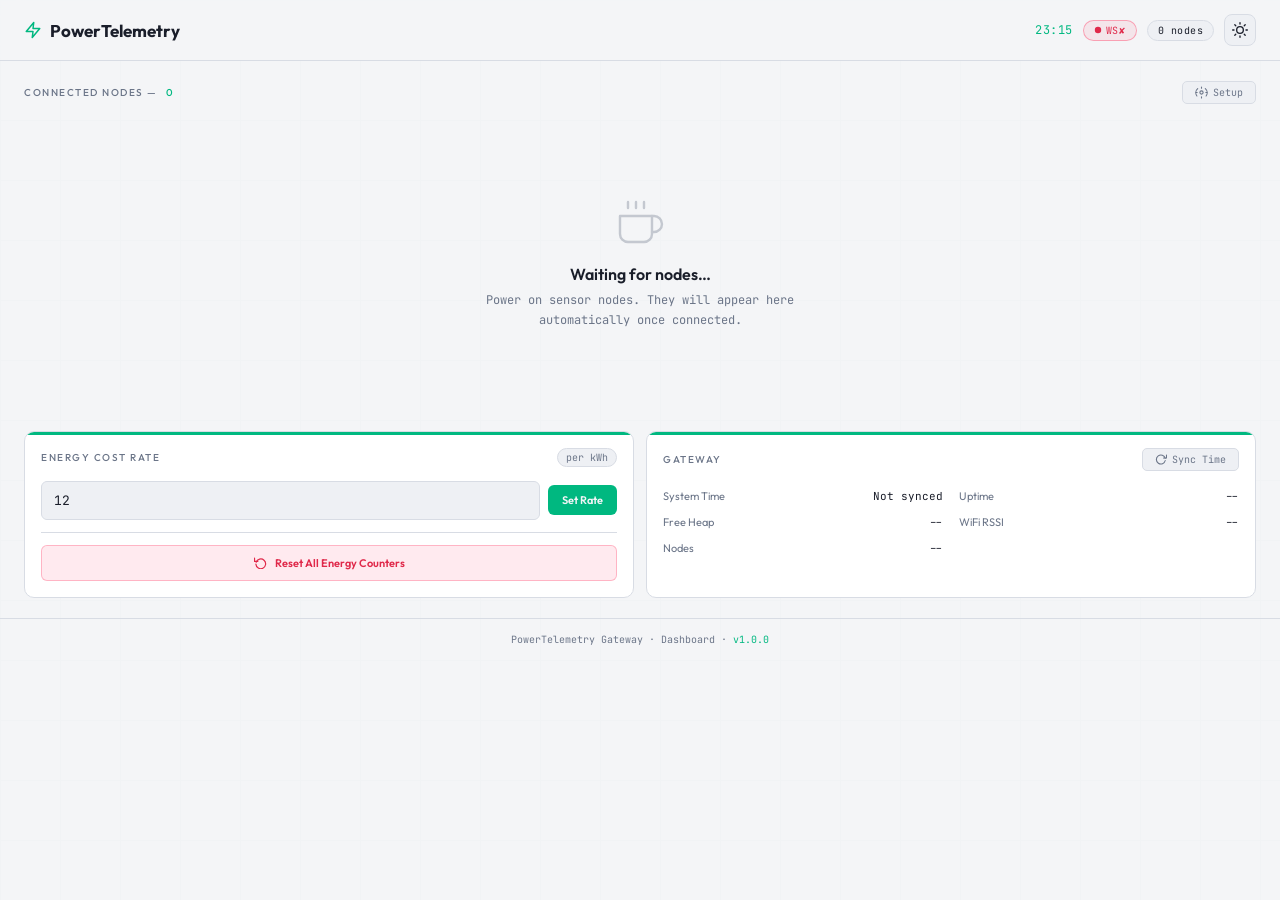
==== data/index.html @ 0e8dceb3 "migrate to github" ====
<!DOCTYPE html>
<html lang="en" data-theme="dark">

<head>
  <meta charset="UTF-8">
  <meta name="viewport" content="width=device-width, initial-scale=1.0, maximum-scale=1">
  <title>PowerTelemetry · Dashboard</title>
  <link rel="icon" type="image/x-icon" href="/favicon.ico">
  <script src="/chart.js"></script>
  <style>
    @import url('https://fonts.googleapis.com/css2?family=JetBrains+Mono:wght@400;600;700&family=Outfit:wght@300;500;700&display=swap');

    *,
    *::before,
    *::after {
      margin: 0;
      padding: 0;
      box-sizing: border-box
    }

    /* ── Theme Variables (identical to captive portal) ───────────── */
    :root,
    [data-theme="dark"] {
      --bg: #080b10;
      --sf: #0f1319;
      --sf2: #161c26;
      --bd: #1a2232;
      --tx: #c8d2de;
      --txd: #4e5e72;
      --ac: #00e5a0;
      --dg: #ff3860;
      --wn: #ff9f43;
      --volt: #ffd166;
      --amp: #06d6a0;
      --watt: #118ab2;
      --nrg: #00b4d8;
      --freq: #a366ff;
      --pf: #ff6b6b;
      --chart-grid: #1a2232;
      --chart-tx: #4e5e72;
      --chart-tip-bg: #161c26;
      --chart-tip-bd: #1a2232;
      --grid-op: .15;
      --card-hover: rgba(0, 229, 160, .06);
    }

    [data-theme="light"] {
      --bg: #f4f5f7;
      --sf: #ffffff;
      --sf2: #eef0f4;
      --bd: #d8dce4;
      --tx: #1a1e2a;
      --txd: #6b7588;
      --ac: #00b880;
      --dg: #e0294a;
      --wn: #e08820;
      --volt: #c8a020;
      --amp: #00a070;
      --watt: #0a7aaa;
      --nrg: #0098b8;
      --freq: #7030cc;
      --pf: #d04848;
      --chart-grid: #e0e4ea;
      --chart-tx: #8890a0;
      --chart-tip-bg: #fff;
      --chart-tip-bd: #d8dce4;
      --grid-op: .08;
      --card-hover: rgba(0, 184, 128, .06);
    }

    body {
      font-family: 'Outfit', sans-serif;
      background: var(--bg);
      color: var(--tx);
      min-height: 100vh;
      overflow-x: hidden;
      transition: background .3s, color .3s;
    }

    /* Grid texture */
    body::before {
      content: '';
      position: fixed;
      inset: 0;
      pointer-events: none;
      z-index: 0;
      background-image: linear-gradient(var(--bd) 1px, transparent 1px),
        linear-gradient(90deg, var(--bd) 1px, transparent 1px);
      background-size: 60px 60px;
      opacity: var(--grid-op);
    }

    .M {
      font-family: 'JetBrains Mono', monospace
    }

    /* ── Animations ─────────────────────────────────────────────── */
    @keyframes ci {
      from {
        opacity: 0;
        transform: translateY(16px)
      }

      to {
        opacity: 1;
        transform: none
      }
    }

    @keyframes pu {

      0%,
      100% {
        opacity: 1
      }

      50% {
        opacity: .4
      }
    }

    @keyframes spin {
      to {
        transform: rotate(360deg)
      }
    }

    @keyframes slideIn {
      from {
        opacity: 0;
        transform: translateY(8px)
      }

      to {
        opacity: 1;
        transform: none
      }
    }

    @keyframes pulse-glow {

      0%,
      100% {
        box-shadow: 0 0 0 0 rgba(0, 229, 160, 0)
      }

      50% {
        box-shadow: 0 0 0 6px rgba(0, 229, 160, .15)
      }
    }

    /* ── Header ─────────────────────────────────────────────────── */
    .hdr {
      position: sticky;
      top: 0;
      z-index: 100;
      display: flex;
      align-items: center;
      justify-content: space-between;
      padding: 14px 24px;
      background: color-mix(in srgb, var(--bg) 85%, transparent);
      backdrop-filter: blur(12px);
      border-bottom: 1px solid var(--bd);
      transition: background .3s;
    }

    .hdr-l {
      display: flex;
      align-items: center;
      gap: 12px
    }

    .hdr h1 {
      font-size: 17px;
      font-weight: 700;
      display: flex;
      align-items: center;
      gap: 8px
    }

    .hdr h1 .b {
      color: var(--ac);
      display: inline-flex;
      align-items: center
    }

    .hdr-r {
      display: flex;
      align-items: center;
      gap: 10px
    }

    .hdr-badge {
      padding: 3px 10px;
      border-radius: 20px;
      background: var(--sf2);
      border: 1px solid var(--bd);
      font-size: 10px;
      letter-spacing: .5px;
      transition: background .3s, border .3s;
    }

    .hdr-badge.ws-ok {
      border-color: rgba(0, 229, 160, .4);
      color: var(--ac);
      background: rgba(0, 229, 160, .08)
    }

    .hdr-badge.ws-err {
      border-color: rgba(255, 56, 96, .4);
      color: var(--dg);
      background: rgba(255, 56, 96, .08);
      animation: pu 1s infinite
    }

    .theme-btn {
      width: 32px;
      height: 32px;
      border-radius: 8px;
      background: var(--sf2);
      border: 1px solid var(--bd);
      color: var(--tx);
      cursor: pointer;
      display: flex;
      align-items: center;
      justify-content: center;
      transition: all .2s;
    }

    .theme-btn:hover {
      border-color: var(--ac)
    }

    .theme-btn svg {
      pointer-events: none
    }

    .back-btn {
      display: none;
      align-items: center;
      gap: 6px;
      padding: 5px 12px;
      border-radius: 6px;
      background: var(--sf2);
      border: 1px solid var(--bd);
      color: var(--tx);
      font-size: 12px;
      cursor: pointer;
      transition: all .2s;
    }

    .back-btn:hover {
      border-color: var(--ac);
      color: var(--ac)
    }

    .back-btn svg {
      width: 14px;
      height: 14px;
      flex-shrink: 0
    }

    .clk {
      font-size: 12px;
      color: var(--ac);
      letter-spacing: .5px
    }

    /* ── Layout ─────────────────────────────────────────────────── */
    .wrap {
      position: relative;
      z-index: 1;
      max-width: 1440px;
      margin: 0 auto;
      padding: 20px 24px
    }

    .view {
      display: none
    }

    .view.active {
      display: block
    }

    /* ── Panel card (exact captive portal pattern) ───────────────── */
    .panel {
      background: var(--sf);
      border: 1px solid var(--bd);
      border-radius: 10px;
      overflow: hidden;
      transition: background .3s, border .3s;
      position: relative;
    }

    .panel::before {
      content: '';
      position: absolute;
      top: 0;
      left: 0;
      right: 0;
      height: 3px;
      background: var(--ac);
    }

    .panel.cc-volt::before {
      background: var(--volt)
    }

    .panel.cc-amp::before {
      background: var(--amp)
    }

    .panel.cc-watt::before {
      background: var(--watt)
    }

    .panel.cc-nrg::before {
      background: var(--nrg)
    }

    .panel.cc-freq::before {
      background: var(--freq)
    }

    .panel.cc-pf::before {
      background: var(--pf)
    }

    .panel.cc-dg::before {
      background: var(--dg)
    }

    .panel.cc-wn::before {
      background: var(--wn)
    }

    .panel-head {
      padding: 16px 16px 0;
      display: flex;
      align-items: center;
      justify-content: space-between;
    }

    .panel-title {
      font-size: 10px;
      font-weight: 500;
      text-transform: uppercase;
      letter-spacing: 1.5px;
      color: var(--txd);
    }

    .panel-badge {
      padding: 2px 8px;
      border-radius: 20px;
      background: var(--sf2);
      border: 1px solid var(--bd);
      font-size: 10px;
      color: var(--txd);
      font-family: 'JetBrains Mono', monospace;
    }

    .panel-badge.ac {
      border-color: rgba(0, 229, 160, .4);
      color: var(--ac);
      background: rgba(0, 229, 160, .08)
    }

    .panel-badge.dg {
      border-color: rgba(255, 56, 96, .4);
      color: var(--dg);
      background: rgba(255, 56, 96, .08)
    }

    .panel-badge.wn {
      border-color: rgba(255, 159, 67, .4);
      color: var(--wn);
      background: rgba(255, 159, 67, .08)
    }

    .panel-body {
      padding: 14px 16px 16px
    }

    /* ── Section label (above grids etc.) ───────────────────────── */
    .sec-label {
      font-size: 10px;
      font-weight: 500;
      text-transform: uppercase;
      letter-spacing: 1.5px;
      color: var(--txd);
      margin-bottom: 14px;
      display: flex;
      align-items: center;
      gap: 8px;
    }

    .sec-label span {
      color: var(--ac)
    }

    /* ── Node index grid ─────────────────────────────────────────── */
    .node-grid {
      display: grid;
      grid-template-columns: repeat(auto-fill, minmax(300px, 1fr));
      gap: 14px;
    }

    /* Node cards — net-item style from captive portal */
    .node-card {
      background: var(--sf);
      border: 1px solid var(--bd);
      border-radius: 10px;
      cursor: pointer;
      position: relative;
      overflow: hidden;
      transition: all .3s;
      animation: ci .5s ease both;
    }

    .node-card:nth-child(2) {
      animation-delay: .06s
    }

    .node-card:nth-child(3) {
      animation-delay: .12s
    }

    .node-card:nth-child(4) {
      animation-delay: .18s
    }

    .node-card::before {
      content: '';
      position: absolute;
      top: 0;
      left: 0;
      right: 0;
      height: 3px;
      background: var(--ac);
      opacity: .5;
      transition: opacity .3s;
    }

    /* left accent bar on hover — net-item pattern */
    .node-card::after {
      content: '';
      position: absolute;
      left: 0;
      top: 0;
      bottom: 0;
      width: 3px;
      background: var(--ac);
      transform: scaleY(0);
      transition: transform .25s;
    }

    .node-card:hover {
      border-color: rgba(0, 229, 160, .35);
      transform: translateY(-2px);
      box-shadow: 0 8px 32px var(--card-hover)
    }

    .node-card:hover::before {
      opacity: 1
    }

    .node-card:hover::after {
      transform: scaleY(1)
    }

    .node-card.alarm {
      border-color: var(--dg) !important
    }

    .node-card.alarm::before {
      background: var(--dg) !important;
      opacity: 1
    }

    .nc-head {
      padding: 16px 16px 12px;
      display: flex;
      align-items: flex-start;
      justify-content: space-between;
    }

    .nc-id {
      font-size: 10px;
      color: var(--txd);
      letter-spacing: 1px;
      text-transform: uppercase;
      margin-bottom: 2px
    }

    .nc-label {
      font-size: 15px;
      font-weight: 600
    }

    .nc-status {
      padding: 3px 10px;
      border-radius: 20px;
      font-size: 10px;
      font-weight: 600;
      font-family: 'JetBrains Mono', monospace;
    }

    .nc-status.on {
      background: rgba(0, 229, 160, .12);
      color: var(--ac)
    }

    .nc-status.off {
      background: rgba(255, 56, 96, .12);
      color: var(--dg)
    }

    .nc-metrics {
      display: grid;
      grid-template-columns: repeat(3, 1fr);
      gap: 8px;
      padding: 0 16px 12px;
    }

    .nc-metric {
      text-align: center
    }

    .nc-metric-val {
      font-size: 17px;
      font-weight: 700;
      font-family: 'JetBrains Mono', monospace
    }

    .nc-metric-lbl {
      font-size: 9px;
      color: var(--txd);
      text-transform: uppercase;
      letter-spacing: .8px;
      margin-top: 2px
    }

    .nc-alarm-tag {
      font-size: 9px;
      color: var(--dg);
      font-weight: 600;
      margin-top: 2px;
      display: none
    }

    .nc-alarm-tag.show {
      display: block
    }

    .nc-foot {
      display: flex;
      align-items: center;
      justify-content: space-between;
      padding: 10px 16px;
      border-top: 1px solid var(--bd);
    }

    .nc-rssi {
      font-size: 10px;
      color: var(--txd);
      font-family: 'JetBrains Mono', monospace;
      display: flex;
      align-items: center;
      gap: 5px
    }

    .nc-relay {
      font-size: 10px;
      font-weight: 600;
      font-family: 'JetBrains Mono', monospace
    }

    .nc-relay.on {
      color: var(--ac)
    }

    .nc-relay.off {
      color: var(--dg)
    }

    .nc-arrow {
      color: var(--txd);
      transition: color .2s;
      display: flex;
      align-items: center
    }

    .node-card:hover .nc-arrow {
      color: var(--ac)
    }

    /* Signal bars (captive portal pattern) */
    .sig-bars {
      display: flex;
      align-items: flex-end;
      gap: 2px;
      height: 14px
    }

    .sig-bars .bar {
      width: 4px;
      background: var(--bd);
      border-radius: 1px;
      transition: background .2s
    }

    .sig-bars .bar.lit {
      background: var(--txd)
    }

    .sig-bars .bar:nth-child(1) {
      height: 4px
    }

    .sig-bars .bar:nth-child(2) {
      height: 7px
    }

    .sig-bars .bar:nth-child(3) {
      height: 10px
    }

    .sig-bars .bar:nth-child(4) {
      height: 13px
    }

    /* Nudge button */
    .nudge-btn {
      padding: 3px 10px;
      border-radius: 5px;
      background: var(--sf2);
      border: 1px solid var(--bd);
      color: var(--txd);
      font-size: 10px;
      font-weight: 600;
      cursor: pointer;
      transition: all .2s;
      font-family: 'JetBrains Mono', monospace;
      display: flex;
      align-items: center;
      gap: 4px;
    }

    .nudge-btn:hover {
      border-color: var(--wn);
      color: var(--wn)
    }

    .nudge-btn.nudged {
      background: rgba(255, 159, 67, .12);
      border-color: var(--wn);
      color: var(--wn);
      pointer-events: none
    }

    /* Fav star */
    .fav-star {
      position: absolute;
      top: 12px;
      right: 12px;
      background: none;
      border: none;
      cursor: pointer;
      color: var(--bd);
      font-size: 16px;
      transition: color .2s;
      z-index: 2;
    }

    .fav-star:hover {
      color: var(--wn)
    }

    .fav-star.faved {
      color: var(--wn)
    }

    /* ── Empty state ─────────────────────────────────────────────── */
    .empty-state {
      text-align: center;
      padding: 80px 20px;
      color: var(--txd);
      font-family: 'JetBrains Mono', monospace;
    }

    .empty-state .ei {
      margin-bottom: 16px;
      opacity: .35;
      display: flex;
      justify-content: center
    }

    .empty-state h2 {
      font-size: 16px;
      font-weight: 600;
      color: var(--tx);
      margin-bottom: 6px;
      font-family: 'Outfit', sans-serif
    }

    .empty-state p {
      font-size: 12px;
      max-width: 360px;
      margin: 0 auto;
      line-height: 1.7
    }

    /* ── Info grid (captive portal .info-grid) ───────────────────── */
    .info-grid {
      display: grid;
      grid-template-columns: 1fr 1fr;
      gap: 4px 16px;
      padding-top: 12px;
      border-top: 1px solid var(--bd);
      margin-top: 12px;
    }

    .info-row {
      display: flex;
      justify-content: space-between;
      padding: 4px 0;
      font-size: 11px
    }

    .info-lbl {
      color: var(--txd)
    }

    .info-val {
      color: var(--tx);
      font-family: 'JetBrains Mono', monospace
    }

    .info-val.ac {
      color: var(--ac)
    }

    .info-val.wn {
      color: var(--wn)
    }

    .info-val.dg {
      color: var(--dg)
    }

    /* ── Scan / control row ──────────────────────────────────────── */
    .scan-row {
      display: flex;
      align-items: center;
      justify-content: space-between;
      margin-bottom: 10px
    }

    .scan-label {
      font-size: 10px;
      text-transform: uppercase;
      letter-spacing: 1.5px;
      color: var(--txd);
      font-weight: 500
    }

    .scan-btn {
      padding: 4px 12px;
      border-radius: 5px;
      background: var(--sf2);
      border: 1px solid var(--bd);
      color: var(--txd);
      font-size: 10px;
      cursor: pointer;
      transition: all .2s;
      display: flex;
      align-items: center;
      gap: 5px;
      font-family: 'JetBrains Mono', monospace;
    }

    .scan-btn:hover {
      border-color: var(--ac);
      color: var(--ac)
    }

    .scan-btn.spinning svg {
      animation: spin .8s linear infinite
    }

    .scan-btn.ac-active {
      border-color: var(--ac);
      color: var(--ac);
      background: rgba(0, 229, 160, .08)
    }

    /* ── Form elements (captive portal identical) ────────────────── */
    .form-group {
      margin-top: 12px
    }

    .form-label {
      font-size: 10px;
      color: var(--txd);
      text-transform: uppercase;
      letter-spacing: 1px;
      margin-bottom: 5px;
      display: block;
    }

    .form-input {
      width: 100%;
      padding: 10px 12px;
      border-radius: 6px;
      border: 1px solid var(--bd);
      background: var(--sf2);
      color: var(--tx);
      font-size: 13px;
      outline: none;
      transition: border-color .2s;
      font-family: 'JetBrains Mono', monospace;
    }

    .form-input:focus {
      border-color: var(--ac)
    }

    .form-input::placeholder {
      color: var(--txd)
    }

    .form-input::-webkit-calendar-picker-indicator {
      filter: invert(.5)
    }

    /* ── Buttons (captive portal) ────────────────────────────────── */
    .btn {
      width: 100%;
      padding: 10px;
      border-radius: 6px;
      border: none;
      font-size: 13px;
      font-weight: 600;
      cursor: pointer;
      transition: all .2s;
      margin-top: 12px;
      font-family: 'Outfit', sans-serif;
      display: flex;
      align-items: center;
      justify-content: center;
      gap: 8px;
    }

    .btn-primary {
      background: var(--ac);
      color: var(--bg)
    }

    .btn-primary:hover {
      filter: brightness(1.1);
      animation: pulse-glow .8s ease
    }

    .btn-primary:disabled {
      opacity: .4;
      cursor: not-allowed;
      filter: none
    }

    .btn-ghost {
      background: var(--sf2);
      border: 1px solid var(--bd);
      color: var(--txd);
      margin-top: 8px;
    }

    .btn-ghost:hover {
      border-color: var(--ac);
      color: var(--ac)
    }

    .btn-danger {
      background: rgba(255, 56, 96, .1);
      border: 1px solid rgba(255, 56, 96, .3);
      color: var(--dg);
      margin-top: 8px;
    }

    .btn-danger:hover {
      background: rgba(255, 56, 96, .2)
    }

    /* ── Divider ─────────────────────────────────────────────────── */
    .divider {
      height: 1px;
      background: var(--bd);
      margin: 12px 0
    }

    /* ── Tabs (relay manual/schedule) ───────────────────────────── */
    .tab-row {
      display: flex;
      gap: 4px;
      margin-bottom: 12px;
    }

    .tab-row div {
      flex: 1;
      padding: 6px 0;
      text-align: center;
      border-radius: 6px;
      font-size: 11px;
      background: var(--sf2);
      border: 1px solid var(--bd);
      color: var(--txd);
      cursor: pointer;
      transition: all .2s;
      font-family: 'JetBrains Mono', monospace;
    }

    .tab-row div.active {
      background: var(--ac);
      color: var(--bg);
      border-color: var(--ac);
      font-weight: 600
    }

    .tab-row div.tab-disabled {
      opacity: .3;
      pointer-events: none
    }

    .tab-pane {
      display: none
    }

    .tab-pane.active {
      display: block;
      animation: slideIn .3s ease both
    }

    /* ── Toggle switch ───────────────────────────────────────────── */
    .tgl {
      position: relative;
      width: 52px;
      height: 28px;
      cursor: pointer;
      flex-shrink: 0
    }

    .tgl input {
      display: none
    }

    .ts {
      position: absolute;
      inset: 0;
      background: var(--sf2);
      border: 2px solid var(--bd);
      border-radius: 28px;
      transition: all .3s
    }

    .ts::before {
      content: '';
      position: absolute;
      top: 3px;
      left: 3px;
      width: 18px;
      height: 18px;
      border-radius: 50%;
      background: var(--txd);
      transition: all .3s
    }

    .tgl input:checked+.ts {
      background: var(--ac);
      border-color: var(--ac)
    }

    .tgl input:checked+.ts::before {
      transform: translateX(24px);
      background: var(--bg)
    }

    /* ── Relay state display ─────────────────────────────────────── */
    .relay-state-box {
      display: flex;
      align-items: center;
      justify-content: space-between;
      padding: 10px 12px;
      border-radius: 8px;
      background: var(--sf2);
      border: 1px solid var(--bd);
      margin-bottom: 12px;
      transition: background .3s, border .3s;
    }

    .relay-state-lbl {
      font-size: 10px;
      color: var(--txd);
      text-transform: uppercase;
      letter-spacing: 1px;
      margin-bottom: 3px
    }

    .relay-state-val {
      font-size: 20px;
      font-weight: 700;
      font-family: 'JetBrains Mono', monospace
    }

    .relay-state-val.on {
      color: var(--ac)
    }

    .relay-state-val.off {
      color: var(--dg)
    }

    .relay-mode-lbl {
      font-size: 10px;
      color: var(--txd);
      font-family: 'JetBrains Mono', monospace
    }

    /* ── Commit / pending banner ─────────────────────────────────── */
    .commit-banner {
      display: none;
      padding: 4px 10px;
      border-radius: 5px;
      background: rgba(255, 159, 67, .15);
      color: var(--wn);
      border: 1px solid rgba(255, 159, 67, .3);
      font-size: 10px;
      font-weight: 600;
      margin-top: 10px;
      animation: pu 1.2s infinite;
      font-family: 'JetBrains Mono', monospace;
      align-items: center;
      gap: 6px;
    }

    .commit-banner.show {
      display: inline-flex
    }

    /* ── Schedule active info box ────────────────────────────────── */
    .sched-info {
      display: none;
      padding: 10px 12px;
      border-radius: 6px;
      background: rgba(0, 229, 160, .06);
      border: 1px solid rgba(0, 229, 160, .15);
      font-size: 11px;
      color: var(--ac);
      margin-bottom: 10px;
      line-height: 1.8;
      font-family: 'JetBrains Mono', monospace;
      align-items: flex-start;
      justify-content: space-between;
    }

    .sched-info.show {
      display: flex
    }

    .sched-clear {
      padding: 3px 8px;
      border-radius: 4px;
      background: rgba(255, 56, 96, .1);
      border: 1px solid rgba(255, 56, 96, .25);
      color: var(--dg);
      font-size: 10px;
      font-weight: 600;
      cursor: pointer;
      white-space: nowrap;
      margin-left: 10px;
      transition: background .2s;
      font-family: 'JetBrains Mono', monospace;
    }

    .sched-clear:hover {
      background: rgba(255, 56, 96, .2)
    }

    .sched-badge {
      display: inline-block;
      padding: 2px 8px;
      border-radius: 4px;
      font-size: 10px;
      font-weight: 600;
      margin-left: 6px;
    }

    .sched-badge.waiting {
      background: rgba(255, 159, 67, .15);
      color: var(--wn)
    }

    .sched-badge.active {
      background: rgba(0, 229, 160, .12);
      color: var(--ac)
    }

    /* ── Offline overlay ─────────────────────────────────────────── */
    .offline-msg {
      display: none;
      padding: 10px 12px;
      border-radius: 6px;
      background: rgba(255, 56, 96, .08);
      border: 1px solid rgba(255, 56, 96, .2);
      font-size: 11px;
      color: var(--dg);
      text-align: center;
      margin-bottom: 12px;
      font-family: 'JetBrains Mono', monospace;
    }

    .offline-msg.show {
      display: block
    }

    .frozen {
      pointer-events: none;
      opacity: .45;
      transition: opacity .3s
    }

    /* ── Metric cards (detail view) ──────────────────────────────── */
    .metric-grid {
      display: grid;
      grid-template-columns: repeat(auto-fit, minmax(160px, 1fr));
      gap: 12px;
      margin-bottom: 14px;
    }

    .metric-card {
      background: var(--sf);
      border: 1px solid var(--bd);
      border-radius: 10px;
      padding: 14px;
      position: relative;
      overflow: hidden;
      transition: all .3s;
      animation: ci .5s ease both;
    }

    .metric-card:nth-child(1) {
      animation-delay: .05s
    }

    .metric-card:nth-child(2) {
      animation-delay: .1s
    }

    .metric-card:nth-child(3) {
      animation-delay: .15s
    }

    .metric-card:nth-child(4) {
      animation-delay: .2s
    }

    .metric-card:nth-child(5) {
      animation-delay: .25s
    }

    .metric-card:nth-child(6) {
      animation-delay: .3s
    }

    .metric-card:hover {
      border-color: var(--cc, var(--ac))
    }

    .metric-card::before {
      content: '';
      position: absolute;
      top: 0;
      left: 0;
      right: 0;
      height: 3px;
      background: var(--cc, var(--ac));
    }

    .metric-card.alarm-card {
      border-color: var(--dg) !important;
      animation: pu 1.5s infinite
    }

    .metric-card.alarm-card::before {
      background: var(--dg) !important
    }

    .metric-lbl {
      font-size: 10px;
      font-weight: 500;
      text-transform: uppercase;
      letter-spacing: 1.5px;
      color: var(--txd);
      margin-bottom: 6px;
    }

    .metric-val {
      font-size: 28px;
      font-weight: 700;
      color: var(--cc, var(--ac));
      line-height: 1;
      font-family: 'JetBrains Mono', monospace;
    }

    .metric-unit {
      font-size: 13px;
      font-weight: 400;
      color: var(--txd);
      margin-left: 3px
    }

    .metric-bar {
      margin-top: 10px;
      height: 3px;
      background: var(--sf2);
      border-radius: 2px;
      overflow: hidden
    }

    .metric-bar-fill {
      height: 100%;
      border-radius: 2px;
      background: var(--cc, var(--ac));
      transition: width .6s ease;
      width: 0
    }

    .alarm-tag {
      display: none;
      margin-top: 8px;
      padding: 3px 8px;
      border-radius: 4px;
      background: rgba(255, 56, 96, .12);
      font-size: 10px;
      font-weight: 600;
      color: var(--dg);
      font-family: 'JetBrains Mono', monospace;
    }

    .alarm-tag.show {
      display: inline-block
    }

    /* ── Detail header ───────────────────────────────────────────── */
    .det-hdr {
      display: flex;
      align-items: center;
      justify-content: space-between;
      margin-bottom: 16px;
      animation: ci .4s ease both;
    }

    .det-hdr-l h2 {
      font-size: 18px;
      font-weight: 700;
      cursor: pointer;
      border-bottom: 1px dashed transparent;
      transition: border-color .2s;
      display: inline
    }

    .det-hdr-l h2:hover {
      border-color: var(--txd)
    }

    .det-hdr-l .det-sub {
      font-size: 11px;
      color: var(--txd);
      margin-top: 3px;
      font-family: 'JetBrains Mono', monospace
    }

    .det-hdr-r {
      display: flex;
      align-items: center;
      gap: 8px
    }

    .rename-input {
      font-size: 18px;
      font-weight: 700;
      background: var(--sf2);
      border: 1px solid var(--ac);
      border-radius: 6px;
      color: var(--tx);
      padding: 2px 8px;
      outline: none;
      width: 200px;
      font-family: 'Outfit', sans-serif;
    }

    /* ── Chart section ───────────────────────────────────────────── */
    .chart-wrap {
      position: relative;
      height: 220px
    }

    @media(max-width:600px) {
      .chart-wrap {
        height: 180px
      }
    }

    /* ── Detail layout ───────────────────────────────────────────── */
    .det-bottom {
      display: grid;
      grid-template-columns: 1fr 310px;
      gap: 12px;
      animation: ci .5s ease both;
      animation-delay: .3s;
    }

    @media(max-width:900px) {
      .det-bottom {
        grid-template-columns: 1fr
      }
    }

    .side-col {
      display: flex;
      flex-direction: column;
      gap: 12px
    }

    /* ── Cost display ────────────────────────────────────────────── */
    .cost-val {
      font-size: 24px;
      font-weight: 700;
      color: var(--nrg);
      font-family: 'JetBrains Mono', monospace
    }

    .cost-sub {
      font-size: 11px;
      color: var(--txd);
      margin-top: 4px;
      font-family: 'JetBrains Mono', monospace
    }

    /* ── Threshold section ───────────────────────────────────────── */
    .thr-row {
      display: flex;
      align-items: center;
      gap: 8px;
      margin-bottom: 6px
    }

    .thr-input {
      flex: 1;
      padding: 8px 10px;
      border-radius: 6px;
      border: 1px solid var(--bd);
      background: var(--sf2);
      color: var(--tx);
      font-size: 12px;
      outline: none;
      transition: border-color .2s;
      font-family: 'JetBrains Mono', monospace;
    }

    .thr-input:focus {
      border-color: var(--ac)
    }

    .thr-set-btn {
      padding: 8px 14px;
      border-radius: 6px;
      background: var(--ac);
      border: none;
      color: var(--bg);
      font-size: 11px;
      font-weight: 600;
      cursor: pointer;
      transition: all .2s;
      white-space: nowrap;
      font-family: 'Outfit', sans-serif;
    }

    .thr-set-btn:hover {
      filter: brightness(1.1)
    }

    /* ── Inline confirm ──────────────────────────────────────────── */
    .confirm-wrap {
      position: relative
    }

    .confirm {
      display: none;
      padding: 8px 10px;
      border-radius: 6px;
      background: color-mix(in srgb, var(--sf) 92%, transparent);
      border: 1px solid rgba(255, 56, 96, .35);
      backdrop-filter: blur(4px);
      font-size: 11px;
      color: var(--dg);
      align-items: center;
      gap: 8px;
      font-family: 'JetBrains Mono', monospace;
      position: absolute;
      bottom: 0;
      left: 0;
      right: 0;
      z-index: 10;
      box-shadow: 0 -4px 16px rgba(0, 0, 0, .25);
    }

    .confirm.show {
      display: flex
    }

    .confirm-msg {
      flex: 1
    }

    .confirm-y,
    .confirm-n {
      padding: 4px 12px;
      border-radius: 4px;
      font-size: 10px;
      font-weight: 600;
      cursor: pointer;
      border: none;
      transition: all .2s
    }

    .confirm-y {
      background: var(--dg);
      color: #fff
    }

    .confirm-y:hover {
      filter: brightness(1.2)
    }

    .confirm-n {
      background: var(--sf2);
      color: var(--txd);
      border: 1px solid var(--bd)
    }

    .confirm-n:hover {
      border-color: var(--txd)
    }

    /* ── Gateway info panels ─────────────────────────────────────── */
    .gw-section {
      margin-top: 20px;
      display: grid;
      grid-template-columns: repeat(auto-fit, minmax(280px, 1fr));
      gap: 12px;
      animation: ci .5s ease both;
      animation-delay: .25s
    }

    /* ── Log lines (captive portal .log-line) ────────────────────── */
    .log-line {
      margin-bottom: 3px;
      animation: slideIn .2s ease both;
      font-size: 11px
    }

    .log-line .ts {
      color: var(--txd)
    }

    .log-line .ok {
      color: var(--ac)
    }

    .log-line .err {
      color: var(--dg)
    }

    .log-line .info {
      color: var(--wn)
    }

    /* ── Responsive ──────────────────────────────────────────────── */
    @media(max-width:600px) {
      .wrap {
        padding: 12px 14px
      }

      .hdr {
        padding: 10px 14px
      }

      .metric-grid {
        grid-template-columns: repeat(2, 1fr);
        gap: 8px
      }

      .metric-val {
        font-size: 20px
      }

      .hdr h1 {
        font-size: 15px
      }

      .vDet-active .hdr h1 {
        display: none
      }

      .vDet-active .hdr-badge.node-count {
        display: none
      }

      .back-btn {
        padding: 5px 8px;
        font-size: 11px
      }

      .node-grid {
        grid-template-columns: 1fr
      }
    }
  </style>
</head>

<body>

  <!-- ── Header ─────────────────────────────────────────────────── -->
  <header class="hdr">
    <div class="hdr-l">
      <button class="back-btn" id="backBtn" onclick="goHome()">
        <svg viewBox="0 0 24 24" fill="none" stroke="currentColor" stroke-width="2.5" stroke-linecap="round"
          stroke-linejoin="round">
          <polyline points="15 18 9 12 15 6" />
        </svg>
        Nodes
      </button>
      <h1>
        <span class="b">
          <svg width="18" height="18" viewBox="0 0 24 24" fill="none" stroke="currentColor" stroke-width="2"
            stroke-linecap="round" stroke-linejoin="round">
            <polygon points="13 2 3 14 12 14 11 22 21 10 12 10 13 2" />
          </svg>
        </span>
        PowerTelemetry
      </h1>
    </div>
    <div class="hdr-r">
      <span class="clk M" id="sysClock">--:--</span>
      <span class="hdr-badge M ws-err" id="wsStatus">
        <svg width="8" height="8" viewBox="0 0 10 10" style="display:inline;margin-right:4px">
          <circle cx="5" cy="5" r="4" fill="currentColor" />
        </svg>WS
      </span>
      <span class="hdr-badge M node-count" id="nodeCount">0 nodes</span>
      <button class="theme-btn" onclick="toggleTheme()" title="Toggle theme">
        <svg id="themeIco" width="16" height="16" viewBox="0 0 24 24" fill="none" stroke="currentColor" stroke-width="2"
          stroke-linecap="round" stroke-linejoin="round">
          <path d="M21 12.79A9 9 0 1 1 11.21 3 7 7 0 0 0 21 12.79z" />
        </svg>
      </button>
    </div>
  </header>

  <div class="wrap">

    <!-- ── INDEX VIEW ──────────────────────────────────────────── -->
    <div class="view active" id="vIdx">

      <div class="scan-row" style="margin-bottom:16px">
        <div class="sec-label" style="margin-bottom:0">Connected Nodes &mdash; <span id="idxCount">0</span></div>
        <button class="scan-btn M" id="cfgBtn" onclick="openSetup()">
          <svg width="13" height="13" viewBox="0 0 24 24" fill="none" stroke="currentColor" stroke-width="2"
            stroke-linecap="round" stroke-linejoin="round">
            <circle cx="12" cy="12" r="3" />
            <path d="M19.07 4.93a10 10 0 0 1 1.44 13.56" />
            <path d="M4.93 4.93a10 10 0 0 0-1.44 13.56" />
            <path d="M12 2v2m0 16v2M2 12h2m16 0h2" />
          </svg>
          Setup
        </button>
      </div>

      <!-- Node grid -->
      <div class="node-grid" id="nodeGrid"></div>

      <!-- Empty state -->
      <div class="empty-state" id="emptyState" style="display:none">
        <div class="ei">
          <svg width="48" height="48" viewBox="0 0 24 24" fill="none" stroke="currentColor" stroke-width="1.2"
            stroke-linecap="round" stroke-linejoin="round">
            <path d="M18 8h1a4 4 0 0 1 0 8h-1" />
            <path d="M2 8h16v9a4 4 0 0 1-4 4H6a4 4 0 0 1-4-4V8z" />
            <line x1="6" y1="1" x2="6" y2="4" />
            <line x1="10" y1="1" x2="10" y2="4" />
            <line x1="14" y1="1" x2="14" y2="4" />
          </svg>
        </div>
        <h2>Waiting for nodes&hellip;</h2>
        <p>Power on sensor nodes. They will appear here automatically once connected.</p>
      </div>

      <!-- Gateway section -->
      <div class="gw-section">

        <!-- Energy cost rate -->
        <div class="panel">
          <div class="panel-head">
            <span class="panel-title">Energy Cost Rate</span>
            <span class="panel-badge M">per kWh</span>
          </div>
          <div class="panel-body">
            <div style="display:flex;align-items:center;gap:8px">
              <input type="number" class="form-input M" id="costRateIn" min="0.01" step="0.01"
                placeholder="Rate per kWh" style="flex:1;margin-top:0">
              <button class="thr-set-btn M" onclick="setCostRate()" id="costSetBtn">Set Rate</button>
            </div>
            <div class="divider"></div>
            <div class="confirm-wrap">
              <button class="btn btn-danger M" style="margin-top:0;font-size:11px"
                onclick="showConfirm('cfmAllEnergy')">
                <svg width="13" height="13" viewBox="0 0 24 24" fill="none" stroke="currentColor" stroke-width="2.2"
                  stroke-linecap="round" stroke-linejoin="round">
                  <polyline points="1 4 1 10 7 10" />
                  <path d="M3.51 15a9 9 0 1 0 .49-3.5" />
                </svg>
                Reset All Energy Counters
              </button>
              <div class="confirm M" id="cfmAllEnergy">
                <span class="confirm-msg">Reset energy for ALL nodes?</span>
                <button class="confirm-y" onclick="execClearAllEnergy()">Yes</button>
                <button class="confirm-n" onclick="hideConfirm('cfmAllEnergy')">No</button>
              </div>
            </div>
          </div>
        </div>

        <!-- Gateway info -->
        <div class="panel">
          <div class="panel-head">
            <span class="panel-title">Gateway</span>
            <button class="scan-btn M" onclick="doSyncTime()" id="syncBtn">
              <svg width="12" height="12" viewBox="0 0 24 24" fill="none" stroke="currentColor" stroke-width="2.2"
                stroke-linecap="round" stroke-linejoin="round">
                <polyline points="23 4 23 10 17 10" />
                <path d="M20.49 15a9 9 0 1 1-.08-4.36" />
              </svg>
              Sync Time
            </button>
          </div>
          <div class="panel-body">
            <div class="info-grid" style="border:none;margin:0;padding:0">
              <div class="info-row"><span class="info-lbl">System Time</span><span class="info-val M" id="gwTimeVal">Not
                  synced</span></div>
              <div class="info-row"><span class="info-lbl">Uptime</span><span class="info-val M" id="gwUptime">--</span>
              </div>
              <div class="info-row"><span class="info-lbl">Free Heap</span><span class="info-val M"
                  id="gwHeap">--</span></div>
              <div class="info-row"><span class="info-lbl">WiFi RSSI</span><span class="info-val M"
                  id="gwRSSI">--</span></div>
              <div class="info-row"><span class="info-lbl">Nodes</span><span class="info-val M" id="gwNodes">--</span>
              </div>
            </div>
            <div id="gwTimeWarn"
              style="display:none;margin-top:10px;padding:8px 10px;border-radius:6px;background:rgba(255,159,67,.1);border:1px solid rgba(255,159,67,.25);font-size:10px;color:var(--wn)"
              class="M">
              <svg width="11" height="11" viewBox="0 0 24 24" fill="none" stroke="currentColor" stroke-width="2.2"
                style="margin-right:4px;vertical-align:middle">
                <path d="M10.29 3.86L1.82 18a2 2 0 0 0 1.71 3h16.94a2 2 0 0 0 1.71-3L13.71 3.86a2 2 0 0 0-3.42 0z" />
                <line x1="12" y1="9" x2="12" y2="13" />
                <line x1="12" y1="17" x2="12.01" y2="17" />
              </svg>
              Time not synced — schedules unavailable
            </div>
          </div>
        </div>

      </div>
    </div>

    <!-- ── DETAIL VIEW ─────────────────────────────────────────── -->
    <div class="view" id="vDet">

      <!-- Detail header -->
      <div class="det-hdr">
        <div class="det-hdr-l">
          <h2 id="detLabel" onclick="startRename()" title="Click to rename">--</h2>
          <div class="det-sub M" id="detSub">--</div>
        </div>
        <div class="det-hdr-r">
          <button class="nudge-btn M" id="detNudge" onclick="doNudge(cNid)">
            <svg width="11" height="11" viewBox="0 0 24 24" fill="none" stroke="currentColor" stroke-width="2.2"
              stroke-linecap="round" stroke-linejoin="round">
              <circle cx="12" cy="12" r="10" />
              <line x1="12" y1="8" x2="12" y2="12" />
              <line x1="12" y1="16" x2="12.01" y2="16" />
            </svg>
            Nudge
          </button>
          <span class="panel-badge M nc-status" id="detStatus">--</span>
        </div>
      </div>

      <!-- Metric cards -->
      <div class="metric-grid">
        <div class="metric-card" style="--cc:var(--volt)">
          <div class="metric-lbl">Voltage</div>
          <div class="metric-val M"><span id="dV">--</span><span class="metric-unit">V</span></div>
          <div class="metric-bar">
            <div class="metric-bar-fill" id="bV"></div>
          </div>
        </div>
        <div class="metric-card" style="--cc:var(--amp)">
          <div class="metric-lbl">Current</div>
          <div class="metric-val M"><span id="dI">--</span><span class="metric-unit">A</span></div>
          <div class="metric-bar">
            <div class="metric-bar-fill" id="bI"></div>
          </div>
        </div>
        <div class="metric-card" id="pwrCard" style="--cc:var(--watt)">
          <div class="metric-lbl">Active Power</div>
          <div class="metric-val M"><span id="dP">--</span><span class="metric-unit">W</span></div>
          <div class="metric-bar">
            <div class="metric-bar-fill" id="bP"></div>
          </div>
          <div class="alarm-tag M" id="alarmTag">
            <svg width="10" height="10" viewBox="0 0 24 24" fill="none" stroke="currentColor" stroke-width="2.2"
              style="margin-right:3px;vertical-align:middle">
              <path d="M10.29 3.86L1.82 18a2 2 0 0 0 1.71 3h16.94a2 2 0 0 0 1.71-3L13.71 3.86a2 2 0 0 0-3.42 0z" />
              <line x1="12" y1="9" x2="12" y2="13" />
              <line x1="12" y1="17" x2="12.01" y2="17" />
            </svg>
            Over-power alarm
          </div>
        </div>
        <div class="metric-card" style="--cc:var(--nrg)">
          <div class="metric-lbl">Energy</div>
          <div class="metric-val M"><span id="dE">--</span><span class="metric-unit" id="dEu">Wh</span></div>
          <div class="metric-bar">
            <div class="metric-bar-fill" id="bE"></div>
          </div>
        </div>
        <div class="metric-card" style="--cc:var(--freq)">
          <div class="metric-lbl">Frequency</div>
          <div class="metric-val M"><span id="dF">--</span><span class="metric-unit">Hz</span></div>
          <div class="metric-bar">
            <div class="metric-bar-fill" id="bF"></div>
          </div>
        </div>
        <div class="metric-card" style="--cc:var(--pf)">
          <div class="metric-lbl">Power Factor</div>
          <div class="metric-val M"><span id="dPF">--</span></div>
          <div class="metric-bar">
            <div class="metric-bar-fill" id="bPF"></div>
          </div>
        </div>
      </div>

      <!-- Chart + sidebar -->
      <div class="det-bottom">

        <!-- Chart panel -->
        <div class="panel">
          <div class="panel-head">
            <span class="panel-title">History</span>
            <div style="display:flex;gap:3px">
              <button class="scan-btn M" data-m="power" onclick="swChart('power')">Power</button>
              <button class="scan-btn M" data-m="voltage" onclick="swChart('voltage')">Voltage</button>
              <button class="scan-btn M" data-m="current" onclick="swChart('current')">Current</button>
            </div>
          </div>
          <div class="panel-body">
            <div class="chart-wrap"><canvas id="chartCanvas"></canvas></div>
          </div>
        </div>

        <!-- Right sidebar -->
        <div class="side-col">

          <!-- Relay control -->
          <div class="panel" id="relayPanel">
            <div class="panel-head">
              <span class="panel-title">Relay Control</span>
            </div>
            <div class="panel-body">
              <div class="offline-msg M" id="offlineMsg">
                <svg width="12" height="12" viewBox="0 0 24 24" fill="none" stroke="currentColor" stroke-width="2"
                  style="margin-right:5px;vertical-align:middle">
                  <line x1="1" y1="1" x2="23" y2="23" />
                  <path d="M16.72 11.06A10.94 10.94 0 0 1 19 12.55" />
                  <path d="M5 12.55a10.94 10.94 0 0 1 5.17-2.39" />
                  <path d="M10.71 5.05A16 16 0 0 1 22.56 9" />
                  <path d="M1.42 9a15.91 15.91 0 0 1 4.7-2.88" />
                  <path d="M8.53 16.11a6 6 0 0 1 6.95 0" />
                  <line x1="12" y1="20" x2="12" y2="20" stroke-width="2.5" />
                </svg>
                Node offline — controls unavailable
              </div>

              <div class="relay-state-box">
                <div>
                  <div class="relay-state-lbl">Relay State</div>
                  <div class="relay-state-val off M" id="relayState">OFF</div>
                </div>
                <div class="relay-mode-lbl" id="relayMode">MANUAL</div>
              </div>

              <div id="relayCtrl">
                <div class="tab-row M" id="relayTabs">
                  <div class="active" data-mode="manual" onclick="setRelayTab('manual')">Manual</div>
                  <div data-mode="schedule" onclick="setRelayTab('schedule')">Schedule</div>
                </div>
                <div id="relayInner">
                  <!-- Manual -->
                  <div class="tab-pane active" id="tabManual">
                    <div style="display:flex;align-items:center;justify-content:flex-end">
                      <label class="tgl"><input type="checkbox" id="relayToggle" onchange="doManual(this.checked)">
                        <div class="ts"></div>
                      </label>
                    </div>
                    <div class="commit-banner M" id="commitBanner">
                      <svg width="11" height="11" viewBox="0 0 24 24" fill="none" stroke="currentColor"
                        stroke-width="2.5" stroke-linecap="round" stroke-linejoin="round"
                        style="animation:spin 1s linear infinite">
                        <polyline points="23 4 23 10 17 10" />
                        <path d="M20.49 15a9 9 0 1 1-.08-4.36" />
                      </svg>
                      Committing&hellip;
                    </div>
                  </div>
                  <!-- Schedule -->
                  <div class="tab-pane" id="tabSchedule">
                    <div class="sched-info M" id="schedInfo"></div>
                    <div class="form-group">
                      <label class="form-label">Turn ON at</label>
                      <input type="time" class="form-input M" id="schedStart" value="08:00">
                    </div>
                    <div class="form-group">
                      <label class="form-label">Turn OFF at</label>
                      <input type="time" class="form-input M" id="schedEnd" value="17:00">
                    </div>
                    <div style="font-size:10px;color:var(--txd);margin-top:6px;font-family:'JetBrains Mono',monospace">
                      Repeats daily. Overnight wrap supported.</div>
                    <button class="btn btn-primary" onclick="doSchedule()">
                      <svg width="13" height="13" viewBox="0 0 24 24" fill="none" stroke="currentColor"
                        stroke-width="2.2" stroke-linecap="round" stroke-linejoin="round">
                        <rect x="3" y="4" width="18" height="18" rx="2" ry="2" />
                        <line x1="16" y1="2" x2="16" y2="6" />
                        <line x1="8" y1="2" x2="8" y2="6" />
                        <line x1="3" y1="10" x2="21" y2="10" />
                      </svg>
                      Set Daily Schedule
                    </button>
                    <div class="commit-banner M" id="commitBannerSched">
                      <svg width="11" height="11" viewBox="0 0 24 24" fill="none" stroke="currentColor"
                        stroke-width="2.5" stroke-linecap="round" stroke-linejoin="round"
                        style="animation:spin 1s linear infinite">
                        <polyline points="23 4 23 10 17 10" />
                        <path d="M20.49 15a9 9 0 1 1-.08-4.36" />
                      </svg>
                      Committing&hellip;
                    </div>
                  </div>
                </div>
              </div>
            </div>
          </div>

          <!-- Energy cost -->
          <div class="panel cc-nrg">
            <div class="panel-head">
              <span class="panel-title">Energy Cost</span>
            </div>
            <div class="panel-body">
              <div class="cost-val" id="costVal">0.00</div>
              <div class="cost-sub"><span id="costRate2"></span> &bull; <span id="costEnergy"></span></div>
              <div class="divider"></div>
              <div class="confirm-wrap">
                <button class="btn btn-danger M" style="margin-top:0;font-size:11px" onclick="showConfirm('cfmEnergy')">
                  <svg width="12" height="12" viewBox="0 0 24 24" fill="none" stroke="currentColor" stroke-width="2.2"
                    stroke-linecap="round" stroke-linejoin="round">
                    <polyline points="1 4 1 10 7 10" />
                    <path d="M3.51 15a9 9 0 1 0 .49-3.5" />
                  </svg>
                  Reset Energy Counter
                </button>
                <div class="confirm M" id="cfmEnergy">
                  <span class="confirm-msg">Reset energy for this node?</span>
                  <button class="confirm-y" onclick="execClearEnergy()">Yes</button>
                  <button class="confirm-n" onclick="hideConfirm('cfmEnergy')">No</button>
                </div>
              </div>
            </div>
          </div>

          <!-- Power alarm threshold -->
          <div class="panel cc-dg" id="thrPanel">
            <div class="panel-head">
              <span class="panel-title">Power Alarm</span>
              <span class="panel-badge M">1–23000 W</span>
            </div>
            <div class="panel-body">
              <div id="thrCtrl">
                <div class="thr-row">
                  <input type="number" class="thr-input M" id="thrInput" min="1" max="23000" step="1"
                    placeholder="Threshold (W)">
                  <button class="thr-set-btn M" onclick="doSetThreshold()">Set</button>
                </div>
                <div style="font-size:10px;color:var(--txd);font-family:'JetBrains Mono',monospace">PZEM alarm triggers
                  when active power exceeds this threshold.</div>
              </div>
              <div class="commit-banner M" id="thrBanner">
                <svg width="11" height="11" viewBox="0 0 24 24" fill="none" stroke="currentColor" stroke-width="2.5"
                  stroke-linecap="round" stroke-linejoin="round" style="animation:spin 1s linear infinite">
                  <polyline points="23 4 23 10 17 10" />
                  <path d="M20.49 15a9 9 0 1 1-.08-4.36" />
                </svg>
                Committing&hellip;
              </div>
            </div>
          </div>

        </div><!-- /side-col -->
      </div><!-- /det-bottom -->
    </div><!-- /vDet -->

  </div><!-- /wrap -->

  <!-- ── Footer ─────────────────────────────────────────────────── -->
  <footer
    style="position:relative;z-index:1;text-align:center;padding:14px;font-size:10px;color:var(--txd);border-top:1px solid var(--bd);font-family:'JetBrains Mono',monospace">
    PowerTelemetry Gateway &middot; Dashboard &middot; <span style="color:var(--ac)" id="fwVer">v1.0.0</span>
  </footer>

  <script>
    /* ── State ─────────────────────────────────────────────────────── */
    let cNid = null, chart = null, cMet = 'power', socket = null, wsOk = false, fbT = null;
    let NC = [], gwTimeSet = false, gwTime = '--:--:--';
    let costRate = parseFloat(localStorage.getItem('pt-costRate')) || 12.00;

    const MC = {
      power: { l: 'Power (W)', c: '#118ab2', k: 'p', n: 'power' },
      voltage: { l: 'Voltage (V)', c: '#ffd166', k: 'v', n: 'voltage' },
      current: { l: 'Current (A)', c: '#06d6a0', k: 'i', n: 'current' }
    };
    const SL = ['', 'Waiting', 'Active'];
    const SC = ['', 'sched-badge waiting', 'sched-badge active'];

    /* ── Theme ─────────────────────────────────────────────────────── */
    const SUN_PATHS = '<circle cx="12" cy="12" r="5"/><line x1="12" y1="1" x2="12" y2="3"/><line x1="12" y1="21" x2="12" y2="23"/><line x1="4.22" y1="4.22" x2="5.64" y2="5.64"/><line x1="18.36" y1="18.36" x2="19.78" y2="19.78"/><line x1="1" y1="12" x2="3" y2="12"/><line x1="21" y1="12" x2="23" y2="12"/><line x1="4.22" y1="19.78" x2="5.64" y2="18.36"/><line x1="18.36" y1="5.64" x2="19.78" y2="4.22"/>';
    const MOON_PATH = '<path d="M21 12.79A9 9 0 1 1 11.21 3 7 7 0 0 0 21 12.79z"/>';

    function getTheme() { return localStorage.getItem('pt-theme') || (window.matchMedia('(prefers-color-scheme:light)').matches ? 'light' : 'dark'); }
    function applyTheme(t) {
      document.documentElement.setAttribute('data-theme', t);
      $('themeIco').innerHTML = t === 'dark' ? MOON_PATH : SUN_PATHS;
      localStorage.setItem('pt-theme', t);
      refreshChartTheme();
    }
    function toggleTheme() { applyTheme(getTheme() === 'dark' ? 'light' : 'dark'); }

    function refreshChartTheme() {
      if (!chart) return;
      const grid = getCS('--chart-grid'), tx = getCS('--chart-tx'),
        tipBg = getCS('--chart-tip-bg'), tipBd = getCS('--chart-tip-bd');
      chart.options.plugins.tooltip.backgroundColor = tipBg;
      chart.options.plugins.tooltip.borderColor = tipBd;
      chart.options.plugins.tooltip.titleColor = tx;
      chart.options.plugins.tooltip.bodyColor = tx;
      chart.options.scales.x.grid.color = grid;
      chart.options.scales.x.ticks.color = tx;
      chart.options.scales.y.grid.color = grid;
      chart.options.scales.y.ticks.color = tx;
      chart.update('none');
    }

    /* ── Helpers ───────────────────────────────────────────────────── */
    function $(id) { return document.getElementById(id); }
    function sT(id, v) { const e = $(id); if (e) e.textContent = v; }
    function sB(id, v, mx) { const e = $(id); if (e) e.style.width = Math.min(100, Math.max(0, (v / mx) * 100)) + '%'; }
    function fU(s) { if (!s || s < 0) return '--'; return Math.floor(s / 3600) + 'h ' + Math.floor((s % 3600) / 60) + 'm ' + (s % 60) + 's'; }
    function fP(w) { return w >= 1000 ? (w / 1000).toFixed(1) + 'k' : w.toFixed(0); }
    function esc(s) { const d = document.createElement('div'); d.textContent = s; return d.innerHTML; }
    function pad2(n) { return String(n).padStart(2, '0'); }
    function rssiToBars(r) { if (r >= -55) return 4; if (r >= -65) return 3; if (r >= -75) return 2; return 1; }

    /* ── Clock ─────────────────────────────────────────────────────── */
    function updateClock() { const d = new Date(); $('sysClock').textContent = pad2(d.getHours()) + ':' + pad2(d.getMinutes()); }
    setInterval(updateClock, 10000); updateClock();

    /* ── Favorites ─────────────────────────────────────────────────── */
    function getFavs() { try { return JSON.parse(localStorage.getItem('pt-favs') || '[]'); } catch (e) { return []; } }
    function saveFavs(f) { localStorage.setItem('pt-favs', JSON.stringify(f)); }
    function isFav(id) { return getFavs().includes(id); }
    function toggleFav(id, ev) { ev.stopPropagation(); let f = getFavs(); if (f.includes(id)) f = f.filter(x => x !== id); else f.push(id); saveFavs(f); renderGrid(NC); }

    /* ── WebSocket ─────────────────────────────────────────────────── */
    function connectWS() {
      const u = (location.protocol === 'https:' ? 'wss:' : 'ws:') + '//' + location.host + '/ws';
      socket = new WebSocket(u);
      socket.onopen = () => { wsOk = true; wsDot(true); syncTime(); wsSend({ cmd: 'get_nodes' }); };
      socket.onmessage = e => { try { onMsg(JSON.parse(e.data)); } catch (x) { } };
      socket.onclose = () => { wsOk = false; wsDot(false); startFallback(); setTimeout(connectWS, 3000); };
      socket.onerror = () => socket.close();
    }
    function wsSend(o) { if (wsOk && socket && socket.readyState === 1) socket.send(JSON.stringify(o)); }
    function wsDot(ok) {
      const el = $('wsStatus');
      el.className = 'hdr-badge M ' + (ok ? 'ws-ok' : 'ws-err');
      el.innerHTML = `<svg width="8" height="8" viewBox="0 0 10 10" style="display:inline;margin-right:4px"><circle cx="5" cy="5" r="4" fill="currentColor"/></svg>${ok ? 'WS' : 'WS✘'}`;
    }
    function syncTime() { const d = new Date(); wsSend({ cmd: 'set_time', hour: d.getHours(), minute: d.getMinutes(), second: d.getSeconds() }); }
    function doSyncTime() {
      syncTime();
      const btn = $('syncBtn'); if (!btn) return;
      btn.classList.add('ac-active');
      const prev = btn.innerHTML;
      btn.innerHTML = '<svg width="12" height="12" viewBox="0 0 24 24" fill="none" stroke="currentColor" stroke-width="2.5" stroke-linecap="round" stroke-linejoin="round"><polyline points="20 6 9 17 4 12"/></svg> Synced';
      clearTimeout(btn._t); btn._t = setTimeout(() => { btn.innerHTML = prev; btn.classList.remove('ac-active'); }, 2500);
    }

    function updGwTime() {
      const el = $('gwTimeVal'); if (el) el.textContent = gwTimeSet ? gwTime : 'Not synced';
      const w = $('gwTimeWarn'); if (w) w.style.display = gwTimeSet ? 'none' : 'block';
    }

    /* ── Message handler ───────────────────────────────────────────── */
    function onMsg(m) {
      if (m.timeSet !== undefined) gwTimeSet = m.timeSet;
      if (m.time) gwTime = m.time;
      updGwTime();

      if (m.type === 'nodes') {
        NC = m.nodes || []; if (!cNid) renderGrid(NC);
        sT('idxCount', m.count || 0);
        $('nodeCount').textContent = (m.count || 0) + ' node' + ((m.count || 0) !== 1 ? 's' : '');
      }
      else if (m.type === 'telemetry') {
        const n = m.node;
        const o = { id: n.id, label: n.label, online: n.online, rssi: n.rssi, voltage: n.voltage, current: n.current, power: n.power, energy: n.energy, frequency: n.frequency, powerFactor: n.powerFactor, relayState: n.relayState, relayMode: n.relayMode, schedState: n.schedState, alarmState: n.alarmState, age: n.age, pending: n.pending, hasSched: n.hasSched, schedStart: n.schedStart, schedEnd: n.schedEnd };
        const i = NC.findIndex(x => x.id === n.id); if (i >= 0) Object.assign(NC[i], o); else NC.push(o);
        if (!cNid) renderGrid(NC);
        if (cNid === n.id) { updateDetail(o); addChartPoint(n); }
      }
      else if (m.type === 'name_changed') {
        const i = NC.findIndex(x => x.id === m.node);
        if (i >= 0) NC[i].label = m.name;
        if (cNid === m.node && !document.querySelector('.rename-input')) sT('detLabel', m.name);
        if (!cNid) renderGrid(NC);
      }
      else if (m.type === 'time_set') { gwTimeSet = true; if (m.time) gwTime = m.time; updGwTime(); }
      else if (m.type === 'threshold_ack') { $('thrBanner').classList.remove('show'); $('thrCtrl').classList.remove('frozen'); if (!m.success) alert('Threshold command failed'); }
      else if (m.type === 'energy_cleared') { const i = NC.findIndex(x => x.id === m.node); if (i >= 0) NC[i].energy = 0; if (cNid === m.node) updateDetail(NC.find(x => x.id === cNid) || {}); }
      else if (m.type === 'all_energy_cleared') { NC.forEach(n => n.energy = 0); if (cNid) { const c = NC.find(x => x.id === cNid); if (c) updateDetail(c); } if (!cNid) renderGrid(NC); }
      else if ((m.type === 'relay_ack' || m.type === 'schedule_ack' || m.type === 'clear_ack') && !m.success) alert('Command failed');
    }

    /* ── Fallback polling ──────────────────────────────────────────── */
    function startFallback() {
      if (fbT) return;
      fbT = setInterval(async () => {
        try {
          if (cNid) { const r = await fetch('/api/node/' + cNid + '/live'); const d = await r.json(); if (!d.error) updateDetail(d); }
          else { const r = await fetch('/api/nodes'); const d = await r.json(); NC = d.nodes || []; renderGrid(NC); }
        } catch (e) { }
      }, 3000);
    }

    /* ── Routing ───────────────────────────────────────────────────── */
    function route() { const h = location.hash || '#/'; const m = h.match(/^#\/node\/(\d+)$/); m ? showDetail(parseInt(m[1])) : showIndex(); }
    window.addEventListener('hashchange', route);
    function goHome() { location.hash = '#/'; }
    function goNode(id) { location.hash = '#/node/' + id; }
    function openSetup() { window.location.href = '/wifi_config.html'; }

    function showIndex() {
      cNid = null;
      document.body.classList.remove('vDet-active');
      $('vIdx').classList.add('active'); $('vDet').classList.remove('active');
      $('backBtn').style.display = 'none';
      renderGrid(NC); wsSend({ cmd: 'get_nodes' });
    }

    /* ── Render node grid ──────────────────────────────────────────── */
    function renderGrid(ns) {
      const g = $('nodeGrid'), em = $('emptyState');
      if (!ns.length) { g.innerHTML = ''; em.style.display = 'block'; return; }
      em.style.display = 'none';
      const favs = getFavs();
      const sorted = [...ns].sort((a, b) => { const af = favs.includes(a.id) ? 0 : 1, bf = favs.includes(b.id) ? 0 : 1; return af - bf || a.id - b.id; });
      const ids = new Set(sorted.map(n => String(n.id)));
      g.querySelectorAll('.node-card').forEach(c => { if (!ids.has(c.dataset.id)) c.remove(); });
      const curOrder = [...g.querySelectorAll('.node-card')].map(c => c.dataset.id);
      const newOrder = sorted.map(n => String(n.id));
      const orderChanged = curOrder.length !== newOrder.length || curOrder.some((v, i) => v !== newOrder[i]);
      sorted.forEach(n => {
        let c = g.querySelector(`.node-card[data-id="${n.id}"]`);
        const isNew = !c;
        if (isNew) { c = document.createElement('div'); c.className = 'node-card'; c.dataset.id = n.id; c.onclick = () => goNode(n.id); }
        const rs = n.relayState !== undefined ? n.relayState : n.relay;
        const al = n.alarmState || n.alarm || 0;
        const faved = isFav(n.id);
        const fp = `${n.label}|${n.online}|${(n.voltage || 0).toFixed(1)}|${(n.current || 0).toFixed(2)}|${fP(n.power || 0)}|${rs}|${al}|${faved}|${n.rssi}`;
        if (c._fp !== fp) {
          c._fp = fp;
          c.classList.toggle('alarm', !!al);
          const bars = rssiToBars(n.rssi || 0);
          c.innerHTML = `
        <button class="fav-star ${faved ? 'faved' : ''}" onclick="toggleFav(${n.id},event)">${faved ? '★' : '☆'}</button>
        <div class="nc-head">
          <div>
            <div class="nc-id M">Node #${n.id}</div>
            <div class="nc-label">${esc(n.label)}</div>
          </div>
          <span class="nc-status ${n.online ? 'on' : 'off'} M">${n.online ? 'ONLINE' : 'OFFLINE'}</span>
        </div>
        <div class="nc-metrics">
          <div class="nc-metric">
            <div class="nc-metric-val M" style="color:var(--volt)">${(n.voltage || 0).toFixed(1)}<small style="font-size:10px;color:var(--txd)"> V</small></div>
            <div class="nc-metric-lbl">Voltage</div>
          </div>
          <div class="nc-metric">
            <div class="nc-metric-val M" style="color:${al ? 'var(--dg)' : 'var(--watt)'}">${fP(n.power || 0)}<small style="font-size:10px;color:var(--txd)"> W</small></div>
            <div class="nc-metric-lbl">Power</div>
            <div class="nc-alarm-tag ${al ? 'show' : ''}">⚠ ALARM</div>
          </div>
          <div class="nc-metric">
            <div class="nc-metric-val M" style="color:var(--amp)">${(n.current || 0).toFixed(2)}<small style="font-size:10px;color:var(--txd)"> A</small></div>
            <div class="nc-metric-lbl">Current</div>
          </div>
        </div>
        <div class="nc-foot M">
          <span class="nc-rssi">
            <div class="sig-bars">
              <div class="bar ${bars >= 1 ? 'lit' : ''}"></div>
              <div class="bar ${bars >= 2 ? 'lit' : ''}"></div>
              <div class="bar ${bars >= 3 ? 'lit' : ''}"></div>
              <div class="bar ${bars >= 4 ? 'lit' : ''}"></div>
            </div>
            ${n.online ? (n.rssi || '--') + ' dBm' : '--'}
          </span>
          <button class="nudge-btn M" data-nid="${n.id}" onclick="doNudge(${n.id},event)" ${n.online ? '' : 'disabled style="opacity:.3;pointer-events:none"'}>
            <svg width="10" height="10" viewBox="0 0 24 24" fill="none" stroke="currentColor" stroke-width="2.2"><circle cx="12" cy="12" r="10"/><line x1="12" y1="8" x2="12" y2="12"/><line x1="12" y1="16" x2="12.01" y2="16"/></svg>
            Nudge
          </button>
          <span class="nc-relay ${rs ? 'on' : 'off'}">Relay: ${rs ? 'ON' : 'OFF'}</span>
          <span class="nc-arrow">
            <svg width="14" height="14" viewBox="0 0 24 24" fill="none" stroke="currentColor" stroke-width="2.5" stroke-linecap="round" stroke-linejoin="round"><polyline points="9 18 15 12 9 6"/></svg>
          </span>
        </div>
      `;
        }
        if (isNew || orderChanged) g.appendChild(c);
      });
    }

    /* ── Show detail ───────────────────────────────────────────────── */
    function showDetail(id) {
      cNid = id;
      document.body.classList.add('vDet-active');
      $('vIdx').classList.remove('active');
      $('vDet').classList.add('active');
      $('backBtn').style.display = 'flex';
      cMet = 'power';
      initChart();
      // Reset chart tab buttons via the single authoritative path
      document.querySelectorAll('[data-m]').forEach(b => {
        const active = b.dataset.m === 'power';
        b.style.borderColor = active ? 'var(--ac)' : '';
        b.style.color = active ? 'var(--ac)' : '';
        b.style.background = active ? 'rgba(0,229,160,.08)' : '';
      });
      fetchHistory(id); fetchSys();
      const c = NC.find(n => n.id === id); if (c) updateDetail(c);
    }

    /* ── Update detail view ────────────────────────────────────────── */
    function updateDetail(d) {
      if (!document.querySelector('.rename-input')) sT('detLabel', d.label || ('Node ' + d.id));
      $('detSub').textContent = `ID: ${d.id}  •  LoRa: ${d.rssi || '--'} dBm  •  ${d.age || 0}s ago`;

      const st = $('detStatus');
      st.textContent = d.online ? 'ONLINE' : 'OFFLINE';
      st.className = 'panel-badge M ' + (d.online ? 'ac' : 'dg');

      sT('dV', (d.voltage || 0).toFixed(1));
      sT('dI', (d.current || 0).toFixed(3));
      sT('dP', (d.power || 0).toFixed(1));
      if ((d.energy || 0) >= 10000) { sT('dE', ((d.energy || 0) / 1000).toFixed(2)); sT('dEu', 'kWh'); }
      else { sT('dE', String(d.energy || 0)); sT('dEu', 'Wh'); }
      sT('dF', (d.frequency || 0).toFixed(1));
      sT('dPF', (d.powerFactor || 0).toFixed(2));

      sB('bV', d.voltage || 0, 260); sB('bI', d.current || 0, 100); sB('bP', d.power || 0, 23000);
      sB('bE', d.energy || 0, 50000); sB('bF', d.frequency || 0, 65); sB('bPF', d.powerFactor || 0, 1);

      const al = d.alarmState || d.alarm || 0;
      $('pwrCard').classList.toggle('alarm-card', !!al);
      $('alarmTag').classList.toggle('show', !!al);

      const rs = d.relayState !== undefined ? d.relayState : (d.relay || 0);
      const on = rs === 1;
      $('relayState').textContent = on ? 'ON' : 'OFF';
      $('relayState').className = 'relay-state-val ' + (on ? 'on' : 'off') + ' M';
      $('relayToggle').checked = on;
      const rm = d.relayMode || 0;
      $('relayMode').textContent = rm === 1 ? 'SCHEDULED' : 'MANUAL';

      const pend = d.pending || false;
      $('commitBanner').classList.toggle('show', pend);
      $('commitBannerSched').classList.toggle('show', pend);
      $('relayTabs').classList.toggle('frozen', pend);
      $('relayInner').classList.toggle('frozen', pend);

      const off = !d.online;
      $('offlineMsg').classList.toggle('show', off);
      $('relayCtrl').style.display = off ? 'none' : 'block';
      $('thrCtrl').classList.toggle('frozen', off);
      const nb = $('detNudge'); if (nb) { nb.disabled = off; nb.style.opacity = off ? '.3' : ''; nb.style.pointerEvents = off ? 'none' : ''; }

      const ss = d.schedState || 0;
      const si = $('schedInfo');
      const schedActive = (rm === 1 && ss > 0 && d.hasSched);
      const manTab = $('relayTabs').querySelector('[data-mode="manual"]');
      if (manTab) manTab.classList.toggle('tab-disabled', schedActive);
      if (schedActive) {
        si.className = 'sched-info M show';
        si.innerHTML = `<div><strong>Daily schedule</strong><span class="${SC[ss] || ''}">${SL[ss] || ''}</span><br>ON: ${d.schedStart || '--:--'} → OFF: ${d.schedEnd || '--:--'}</div><div class="sched-clear" onclick="doClear()">Clear</div>`;
        setRelayTab('schedule');
      } else { si.className = 'sched-info M'; }

      const cost = ((d.energy || 0) / 1000) * costRate;
      $('costVal').textContent = cost.toFixed(2);
      $('costRate2').textContent = '@ ' + costRate.toFixed(2) + ' / kWh';
      $('costEnergy').textContent = (d.energy || 0) + ' Wh';


    }

    /* ── Relay controls ────────────────────────────────────────────── */
    function setRelayTab(m) {
      document.querySelectorAll('#relayTabs div').forEach(t => t.classList.toggle('active', t.dataset.mode === m));
      $('tabManual').classList.toggle('active', m === 'manual');
      $('tabSchedule').classList.toggle('active', m === 'schedule');
    }
    function doManual(c) { wsSend({ cmd: 'relay_manual', node: cNid, state: c ? 1 : 0 }); $('commitBanner').classList.add('show'); }
    function doSchedule() {
      const sv = $('schedStart').value, ev = $('schedEnd').value;
      if (!sv || !ev) { alert('Set both times.'); return; }
      const [sh, sm] = sv.split(':').map(Number), [eh, em] = ev.split(':').map(Number);
      wsSend({ cmd: 'relay_schedule', node: cNid, startH: sh, startM: sm, endH: eh, endM: em });
      $('commitBannerSched').classList.add('show');
    }
    function doClear() { wsSend({ cmd: 'relay_clear', node: cNid }); $('commitBannerSched').classList.add('show'); }
    function doSetThreshold() {
      const v = parseInt($('thrInput').value);
      if (!v || v < 1 || v > 23000) { alert('Enter 1–23000 W'); return; }
      wsSend({ cmd: 'set_threshold', node: cNid, watts: v });
      $('thrBanner').classList.add('show'); $('thrCtrl').classList.add('frozen');
    }

    /* ── Confirm dialogs ───────────────────────────────────────────── */
    function showConfirm(id) { $(id).classList.add('show'); }
    function hideConfirm(id) { $(id).classList.remove('show'); }
    function execClearEnergy() { hideConfirm('cfmEnergy'); wsSend({ cmd: 'clear_energy', node: cNid }); }
    function execClearAllEnergy() { hideConfirm('cfmAllEnergy'); wsSend({ cmd: 'clear_all_energy' }); }

    /* ── Nudge ─────────────────────────────────────────────────────── */
    function doNudge(nodeId, ev) {
      if (ev) ev.stopPropagation();
      wsSend({ cmd: 'nudge', node: nodeId });
      document.querySelectorAll(`.nudge-btn[data-nid="${nodeId}"]`).forEach(btn => {
        btn.classList.add('nudged');
        btn.innerHTML = '<svg width="10" height="10" viewBox="0 0 24 24" fill="none" stroke="currentColor" stroke-width="2.5" stroke-linecap="round" stroke-linejoin="round"><polyline points="20 6 9 17 4 12"/></svg> Nudged';
        clearTimeout(btn._t); btn._t = setTimeout(() => { btn.classList.remove('nudged'); btn.innerHTML = '<svg width="10" height="10" viewBox="0 0 24 24" fill="none" stroke="currentColor" stroke-width="2.2"><circle cx="12" cy="12" r="10"/><line x1="12" y1="8" x2="12" y2="12"/><line x1="12" y1="16" x2="12.01" y2="16"/></svg> Nudge'; }, 3000);
      });
      const dtBtn = $('detNudge');
      if (dtBtn && cNid === nodeId) {
        dtBtn.classList.add('nudged');
        dtBtn.innerHTML = '<svg width="10" height="10" viewBox="0 0 24 24" fill="none" stroke="currentColor" stroke-width="2.5" stroke-linecap="round" stroke-linejoin="round"><polyline points="20 6 9 17 4 12"/></svg> Nudged';
        clearTimeout(dtBtn._t); dtBtn._t = setTimeout(() => { dtBtn.classList.remove('nudged'); dtBtn.innerHTML = '<svg width="10" height="10" viewBox="0 0 24 24" fill="none" stroke="currentColor" stroke-width="2.2"><circle cx="12" cy="12" r="10"/><line x1="12" y1="8" x2="12" y2="12"/><line x1="12" y1="16" x2="12.01" y2="16"/></svg> Nudge'; }, 3000);
      }
    }

    /* ── Cost rate ─────────────────────────────────────────────────── */
    function setCostRate() {
      const v = parseFloat($('costRateIn').value);
      if (!v || v <= 0) { alert('Enter a valid rate.'); return; }
      costRate = v; localStorage.setItem('pt-costRate', v);
      const btn = $('costSetBtn');
      const prev = btn.textContent;
      btn.textContent = '✓ Saved'; btn.style.background = 'rgba(0,229,160,.15)'; btn.style.color = 'var(--ac)';
      btn.disabled = true; clearTimeout(btn._t);
      btn._t = setTimeout(() => { btn.textContent = prev; btn.style.background = 'var(--ac)'; btn.style.color = 'var(--bg)'; btn.disabled = false; }, 2000);
    }

    /* ── Rename ─────────────────────────────────────────────────────── */
    function startRename() {
      const el = $('detLabel'); if (!el) return;
      const cur = el.textContent;
      const inp = document.createElement('input');
      inp.className = 'rename-input'; inp.value = cur; inp.maxLength = 29;
      el.replaceWith(inp); inp.focus(); inp.select();
      let done = false;
      function commit() {
        if (done) return; done = true;
        const nv = inp.value.trim();
        if (nv && nv !== cur) wsSend({ cmd: 'rename', node: cNid, name: nv });
        const h2 = document.createElement('h2'); h2.id = 'detLabel'; h2.textContent = nv || cur;
        h2.onclick = startRename; h2.title = 'Click to rename';
        if (inp.isConnected) inp.replaceWith(h2);
        else { const p = document.querySelector('.det-hdr-l'); if (p) p.prepend(h2); }
      }
      inp.addEventListener('keydown', e => { if (e.key === 'Enter') { e.preventDefault(); commit(); } if (e.key === 'Escape') { inp.value = cur; commit(); } });
      inp.addEventListener('blur', commit);
    }

    /* ── Chart ─────────────────────────────────────────────────────── */
    function getCS(v) { return getComputedStyle(document.documentElement).getPropertyValue(v).trim(); }

    function initChart() {
      if (chart) chart.destroy();
      const mc = MC[cMet];
      chart = new Chart($('chartCanvas').getContext('2d'), {
        type: 'line',
        data: { labels: [], datasets: [{ label: mc.l, data: [], borderColor: mc.c, backgroundColor: mc.c + '18', fill: true, tension: .35, borderWidth: 2, pointRadius: 0, pointHitRadius: 10 }] },
        options: {
          responsive: true, maintainAspectRatio: false, animation: { duration: 300 },
          interaction: { intersect: false, mode: 'index' },
          plugins: {
            legend: { display: false },
            tooltip: {
              backgroundColor: getCS('--chart-tip-bg'), borderColor: getCS('--chart-tip-bd'), borderWidth: 1,
              titleColor: getCS('--chart-tx'), bodyColor: getCS('--chart-tx'),
              titleFont: { family: "'JetBrains Mono'", size: 10 }, bodyFont: { family: "'JetBrains Mono'", size: 11 },
              padding: 8, cornerRadius: 5
            }
          },
          scales: {
            x: { grid: { color: getCS('--chart-grid') }, ticks: { color: getCS('--chart-tx'), font: { family: "'JetBrains Mono'", size: 9 }, maxTicksLimit: 8 } },
            y: { grid: { color: getCS('--chart-grid') }, ticks: { color: getCS('--chart-tx'), font: { family: "'JetBrains Mono'", size: 9 } } }
          }
        }
      });
    }

    function swChart(m) {
      cMet = m;
      // Update tab button styles
      document.querySelectorAll('[data-m]').forEach(b => {
        const active = b.dataset.m === m;
        b.style.borderColor = active ? 'var(--ac)' : '';
        b.style.color = active ? 'var(--ac)' : '';
        b.style.background = active ? 'rgba(0,229,160,.08)' : '';
      });
      const mc = MC[m];
      chart.data.datasets[0].label = mc.l;
      chart.data.datasets[0].borderColor = mc.c;
      chart.data.datasets[0].backgroundColor = mc.c + '18';
      chart.data.datasets[0].data = []; chart.data.labels = [];
      chart.update('none'); fetchHistory(cNid);
    }

    function addChartPoint(n) {
      if (!chart) return;
      const mc = MC[cMet];
      const v = n[mc.n] !== undefined ? n[mc.n] : n[mc.k];
      if (v === undefined) return;
      const ds = chart.data.datasets[0];
      ds.data.push(v); chart.data.labels.push('');
      if (ds.data.length > 120) { ds.data.shift(); chart.data.labels.shift(); }
      chart.data.labels = ds.data.map((_, i) => { const s = (ds.data.length - 1 - i) * 3; return s > 60 ? Math.floor(s / 60) + 'm' : s + 's'; });
      chart.update('none');
    }

    async function fetchHistory(id) {
      try {
        const r = await fetch('/api/node/' + id + '/history');
        const d = await r.json();
        if (!d.length || !chart) return;
        const mc = MC[cMet];
        chart.data.labels = d.map((_, i) => { const s = (d.length - 1 - i) * 3; return s > 60 ? Math.floor(s / 60) + 'm' : s + 's'; });
        chart.data.datasets[0].data = d.map(x => x[mc.k]);
        chart.update('none');
      } catch (e) { }
    }

    async function fetchSys() {
      try {
        const r = await fetch('/api/status'); const d = await r.json();
        sT('gwUptime', fU(d.uptime));
        sT('gwHeap', (d.freeHeap / 1024).toFixed(0) + ' KB');
        sT('gwRSSI', d.wifiRSSI + ' dBm');
        sT('gwNodes', (d.nodeCount || 0) + '/' + (d.maxNodes || 8));
        if (d.timeSet !== undefined) gwTimeSet = d.timeSet;
        if (d.time) gwTime = d.time;
        updGwTime();
        if (d.version) sT('fwVer', d.version);
      } catch (e) { }
    }

    /* ── Init ──────────────────────────────────────────────────────── */
    document.addEventListener('DOMContentLoaded', () => {
      applyTheme(getTheme());
      $('costRateIn').value = costRate;
      connectWS();
      route();
      setInterval(fetchSys, 10000);
      fetchSys();
    });
  </script>
</body>

</html>
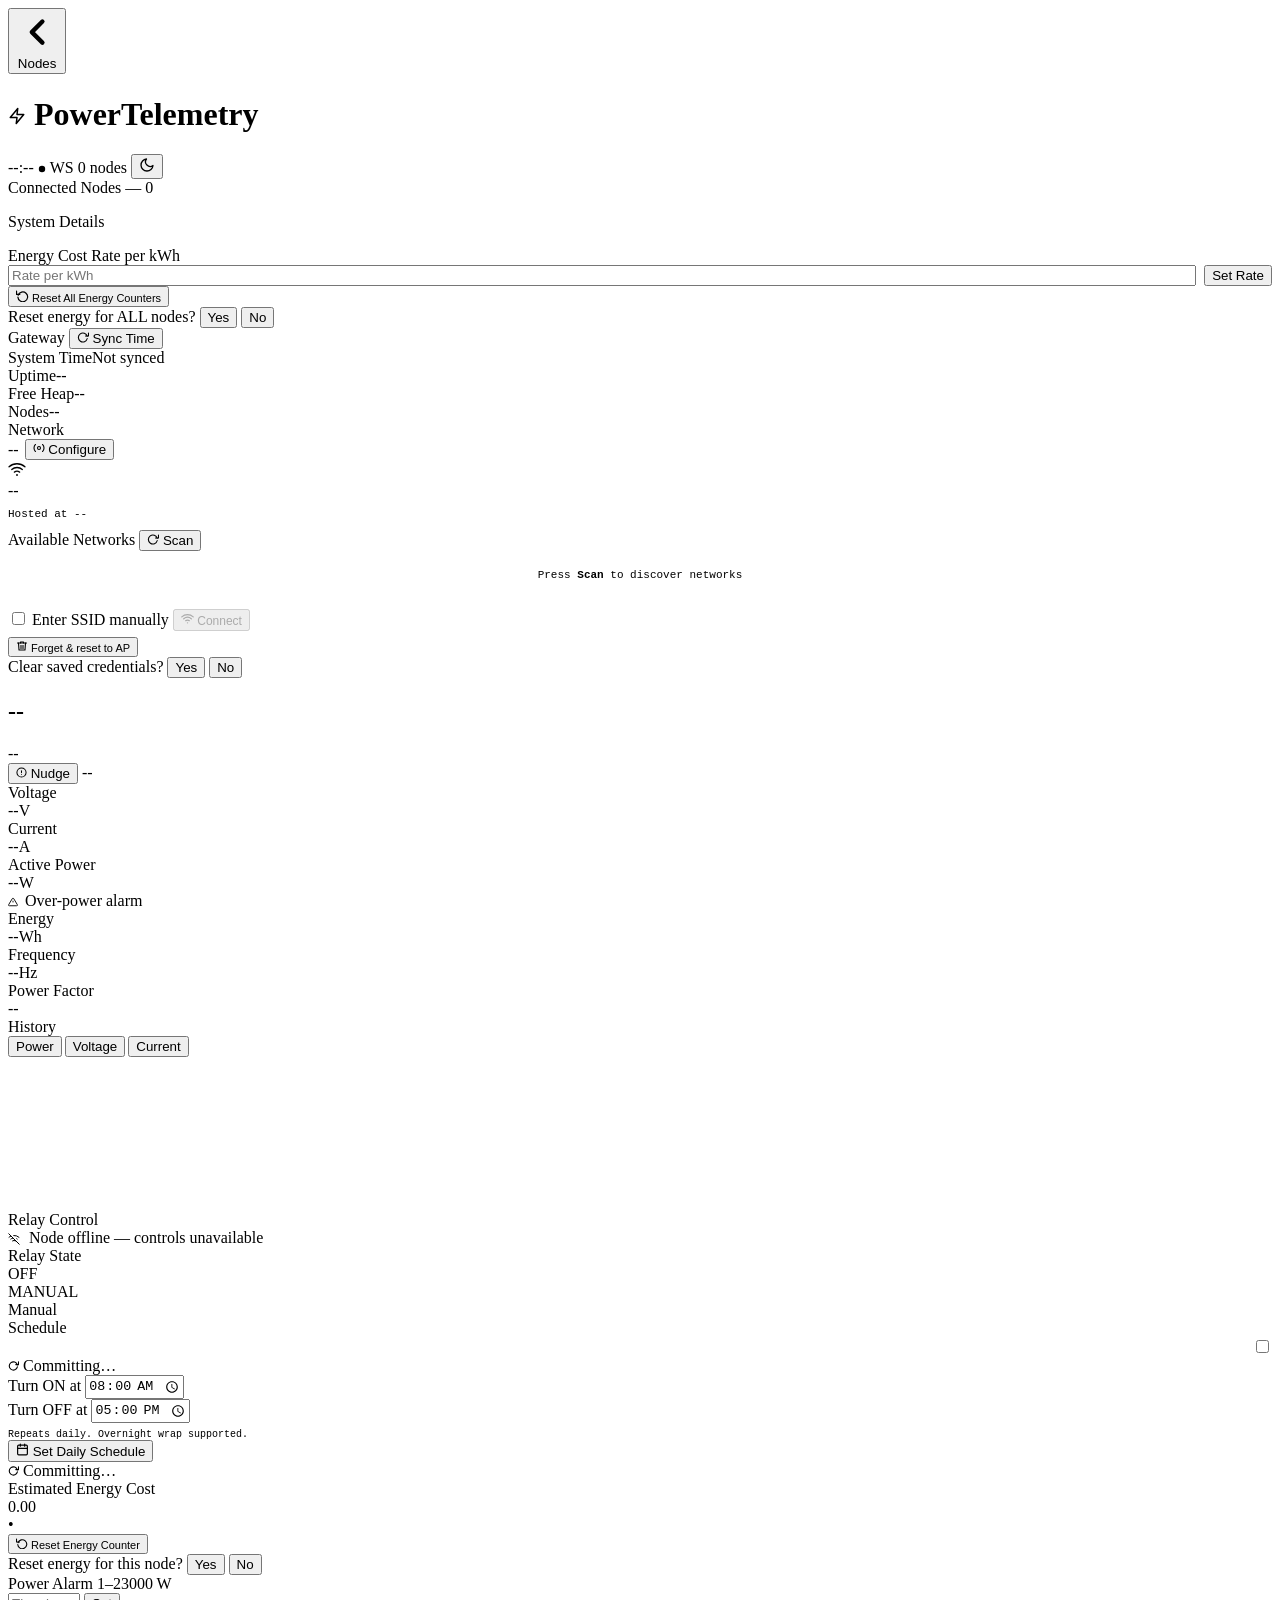
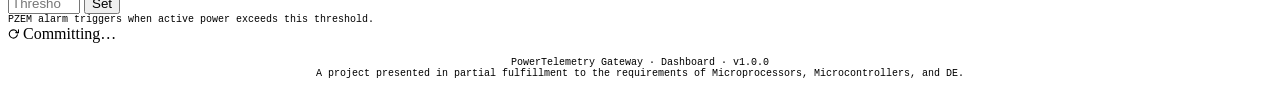
==== commit 76e3dfb9: "Add files via upload" ====
--- a/data/index.html
+++ b/data/index.html
@@ -1,2419 +1,438 @@
 <!DOCTYPE html>
 <html lang="en" data-theme="dark">
-
 <head>
-  <meta charset="UTF-8">
-  <meta name="viewport" content="width=device-width, initial-scale=1.0, maximum-scale=1">
-  <title>PowerTelemetry · Dashboard</title>
-  <link rel="icon" type="image/x-icon" href="/favicon.ico">
-  <script src="/chart.js"></script>
-  <style>
-    @import url('https://fonts.googleapis.com/css2?family=JetBrains+Mono:wght@400;600;700&family=Outfit:wght@300;500;700&display=swap');
-
-    *,
-    *::before,
-    *::after {
-      margin: 0;
-      padding: 0;
-      box-sizing: border-box
-    }
-
-    /* ── Theme Variables (identical to captive portal) ───────────── */
-    :root,
-    [data-theme="dark"] {
-      --bg: #080b10;
-      --sf: #0f1319;
-      --sf2: #161c26;
-      --bd: #1a2232;
-      --tx: #c8d2de;
-      --txd: #4e5e72;
-      --ac: #00e5a0;
-      --dg: #ff3860;
-      --wn: #ff9f43;
-      --volt: #ffd166;
-      --amp: #06d6a0;
-      --watt: #118ab2;
-      --nrg: #00b4d8;
-      --freq: #a366ff;
-      --pf: #ff6b6b;
-      --chart-grid: #1a2232;
-      --chart-tx: #4e5e72;
-      --chart-tip-bg: #161c26;
-      --chart-tip-bd: #1a2232;
-      --grid-op: .15;
-      --card-hover: rgba(0, 229, 160, .06);
-    }
-
-    [data-theme="light"] {
-      --bg: #f4f5f7;
-      --sf: #ffffff;
-      --sf2: #eef0f4;
-      --bd: #d8dce4;
-      --tx: #1a1e2a;
-      --txd: #6b7588;
-      --ac: #00b880;
-      --dg: #e0294a;
-      --wn: #e08820;
-      --volt: #c8a020;
-      --amp: #00a070;
-      --watt: #0a7aaa;
-      --nrg: #0098b8;
-      --freq: #7030cc;
-      --pf: #d04848;
-      --chart-grid: #e0e4ea;
-      --chart-tx: #8890a0;
-      --chart-tip-bg: #fff;
-      --chart-tip-bd: #d8dce4;
-      --grid-op: .08;
-      --card-hover: rgba(0, 184, 128, .06);
-    }
-
-    body {
-      font-family: 'Outfit', sans-serif;
-      background: var(--bg);
-      color: var(--tx);
-      min-height: 100vh;
-      overflow-x: hidden;
-      transition: background .3s, color .3s;
-    }
-
-    /* Grid texture */
-    body::before {
-      content: '';
-      position: fixed;
-      inset: 0;
-      pointer-events: none;
-      z-index: 0;
-      background-image: linear-gradient(var(--bd) 1px, transparent 1px),
-        linear-gradient(90deg, var(--bd) 1px, transparent 1px);
-      background-size: 60px 60px;
-      opacity: var(--grid-op);
-    }
-
-    .M {
-      font-family: 'JetBrains Mono', monospace
-    }
-
-    /* ── Animations ─────────────────────────────────────────────── */
-    @keyframes ci {
-      from {
-        opacity: 0;
-        transform: translateY(16px)
-      }
-
-      to {
-        opacity: 1;
-        transform: none
-      }
-    }
-
-    @keyframes pu {
-
-      0%,
-      100% {
-        opacity: 1
-      }
-
-      50% {
-        opacity: .4
-      }
-    }
-
-    @keyframes spin {
-      to {
-        transform: rotate(360deg)
-      }
-    }
-
-    @keyframes slideIn {
-      from {
-        opacity: 0;
-        transform: translateY(8px)
-      }
-
-      to {
-        opacity: 1;
-        transform: none
-      }
-    }
-
-    @keyframes pulse-glow {
-
-      0%,
-      100% {
-        box-shadow: 0 0 0 0 rgba(0, 229, 160, 0)
-      }
-
-      50% {
-        box-shadow: 0 0 0 6px rgba(0, 229, 160, .15)
-      }
-    }
-
-    /* ── Header ─────────────────────────────────────────────────── */
-    .hdr {
-      position: sticky;
-      top: 0;
-      z-index: 100;
-      display: flex;
-      align-items: center;
-      justify-content: space-between;
-      padding: 14px 24px;
-      background: color-mix(in srgb, var(--bg) 85%, transparent);
-      backdrop-filter: blur(12px);
-      border-bottom: 1px solid var(--bd);
-      transition: background .3s;
-    }
-
-    .hdr-l {
-      display: flex;
-      align-items: center;
-      gap: 12px
-    }
-
-    .hdr h1 {
-      font-size: 17px;
-      font-weight: 700;
-      display: flex;
-      align-items: center;
-      gap: 8px
-    }
-
-    .hdr h1 .b {
-      color: var(--ac);
-      display: inline-flex;
-      align-items: center
-    }
-
-    .hdr-r {
-      display: flex;
-      align-items: center;
-      gap: 10px
-    }
-
-    .hdr-badge {
-      padding: 3px 10px;
-      border-radius: 20px;
-      background: var(--sf2);
-      border: 1px solid var(--bd);
-      font-size: 10px;
-      letter-spacing: .5px;
-      transition: background .3s, border .3s;
-    }
-
-    .hdr-badge.ws-ok {
-      border-color: rgba(0, 229, 160, .4);
-      color: var(--ac);
-      background: rgba(0, 229, 160, .08)
-    }
-
-    .hdr-badge.ws-err {
-      border-color: rgba(255, 56, 96, .4);
-      color: var(--dg);
-      background: rgba(255, 56, 96, .08);
-      animation: pu 1s infinite
-    }
-
-    .theme-btn {
-      width: 32px;
-      height: 32px;
-      border-radius: 8px;
-      background: var(--sf2);
-      border: 1px solid var(--bd);
-      color: var(--tx);
-      cursor: pointer;
-      display: flex;
-      align-items: center;
-      justify-content: center;
-      transition: all .2s;
-    }
-
-    .theme-btn:hover {
-      border-color: var(--ac)
-    }
-
-    .theme-btn svg {
-      pointer-events: none
-    }
-
-    .back-btn {
-      display: none;
-      align-items: center;
-      gap: 6px;
-      padding: 5px 12px;
-      border-radius: 6px;
-      background: var(--sf2);
-      border: 1px solid var(--bd);
-      color: var(--tx);
-      font-size: 12px;
-      cursor: pointer;
-      transition: all .2s;
-    }
-
-    .back-btn:hover {
-      border-color: var(--ac);
-      color: var(--ac)
-    }
-
-    .back-btn svg {
-      width: 14px;
-      height: 14px;
-      flex-shrink: 0
-    }
-
-    .clk {
-      font-size: 12px;
-      color: var(--ac);
-      letter-spacing: .5px
-    }
-
-    /* ── Layout ─────────────────────────────────────────────────── */
-    .wrap {
-      position: relative;
-      z-index: 1;
-      max-width: 1440px;
-      margin: 0 auto;
-      padding: 20px 24px
-    }
-
-    .view {
-      display: none
-    }
-
-    .view.active {
-      display: block
-    }
-
-    /* ── Panel card (exact captive portal pattern) ───────────────── */
-    .panel {
-      background: var(--sf);
-      border: 1px solid var(--bd);
-      border-radius: 10px;
-      overflow: hidden;
-      transition: background .3s, border .3s;
-      position: relative;
-    }
-
-    .panel::before {
-      content: '';
-      position: absolute;
-      top: 0;
-      left: 0;
-      right: 0;
-      height: 3px;
-      background: var(--ac);
-    }
-
-    .panel.cc-volt::before {
-      background: var(--volt)
-    }
-
-    .panel.cc-amp::before {
-      background: var(--amp)
-    }
-
-    .panel.cc-watt::before {
-      background: var(--watt)
-    }
-
-    .panel.cc-nrg::before {
-      background: var(--nrg)
-    }
-
-    .panel.cc-freq::before {
-      background: var(--freq)
-    }
-
-    .panel.cc-pf::before {
-      background: var(--pf)
-    }
-
-    .panel.cc-dg::before {
-      background: var(--dg)
-    }
-
-    .panel.cc-wn::before {
-      background: var(--wn)
-    }
-
-    .panel-head {
-      padding: 16px 16px 0;
-      display: flex;
-      align-items: center;
-      justify-content: space-between;
-    }
-
-    .panel-title {
-      font-size: 10px;
-      font-weight: 500;
-      text-transform: uppercase;
-      letter-spacing: 1.5px;
-      color: var(--txd);
-    }
-
-    .panel-badge {
-      padding: 2px 8px;
-      border-radius: 20px;
-      background: var(--sf2);
-      border: 1px solid var(--bd);
-      font-size: 10px;
-      color: var(--txd);
-      font-family: 'JetBrains Mono', monospace;
-    }
-
-    .panel-badge.ac {
-      border-color: rgba(0, 229, 160, .4);
-      color: var(--ac);
-      background: rgba(0, 229, 160, .08)
-    }
-
-    .panel-badge.dg {
-      border-color: rgba(255, 56, 96, .4);
-      color: var(--dg);
-      background: rgba(255, 56, 96, .08)
-    }
-
-    .panel-badge.wn {
-      border-color: rgba(255, 159, 67, .4);
-      color: var(--wn);
-      background: rgba(255, 159, 67, .08)
-    }
-
-    .panel-body {
-      padding: 14px 16px 16px
-    }
-
-    /* ── Section label (above grids etc.) ───────────────────────── */
-    .sec-label {
-      font-size: 10px;
-      font-weight: 500;
-      text-transform: uppercase;
-      letter-spacing: 1.5px;
-      color: var(--txd);
-      margin-bottom: 14px;
-      display: flex;
-      align-items: center;
-      gap: 8px;
-    }
-
-    .sec-label span {
-      color: var(--ac)
-    }
-
-    /* ── Node index grid ─────────────────────────────────────────── */
-    .node-grid {
-      display: grid;
-      grid-template-columns: repeat(auto-fill, minmax(300px, 1fr));
-      gap: 14px;
-    }
-
-    /* Node cards — net-item style from captive portal */
-    .node-card {
-      background: var(--sf);
-      border: 1px solid var(--bd);
-      border-radius: 10px;
-      cursor: pointer;
-      position: relative;
-      overflow: hidden;
-      transition: all .3s;
-      animation: ci .5s ease both;
-    }
-
-    .node-card:nth-child(2) {
-      animation-delay: .06s
-    }
-
-    .node-card:nth-child(3) {
-      animation-delay: .12s
-    }
-
-    .node-card:nth-child(4) {
-      animation-delay: .18s
-    }
-
-    .node-card::before {
-      content: '';
-      position: absolute;
-      top: 0;
-      left: 0;
-      right: 0;
-      height: 3px;
-      background: var(--ac);
-      opacity: .5;
-      transition: opacity .3s;
-    }
-
-    /* left accent bar on hover — net-item pattern */
-    .node-card::after {
-      content: '';
-      position: absolute;
-      left: 0;
-      top: 0;
-      bottom: 0;
-      width: 3px;
-      background: var(--ac);
-      transform: scaleY(0);
-      transition: transform .25s;
-    }
-
-    .node-card:hover {
-      border-color: rgba(0, 229, 160, .35);
-      transform: translateY(-2px);
-      box-shadow: 0 8px 32px var(--card-hover)
-    }
-
-    .node-card:hover::before {
-      opacity: 1
-    }
-
-    .node-card:hover::after {
-      transform: scaleY(1)
-    }
-
-    .node-card.alarm {
-      border-color: var(--dg) !important
-    }
-
-    .node-card.alarm::before {
-      background: var(--dg) !important;
-      opacity: 1
-    }
-
-    .nc-head {
-      padding: 16px 16px 12px;
-      display: flex;
-      align-items: flex-start;
-      justify-content: space-between;
-    }
-
-    .nc-id {
-      font-size: 10px;
-      color: var(--txd);
-      letter-spacing: 1px;
-      text-transform: uppercase;
-      margin-bottom: 2px
-    }
-
-    .nc-label {
-      font-size: 15px;
-      font-weight: 600
-    }
-
-    .nc-status {
-      padding: 3px 10px;
-      border-radius: 20px;
-      font-size: 10px;
-      font-weight: 600;
-      font-family: 'JetBrains Mono', monospace;
-    }
-
-    .nc-status.on {
-      background: rgba(0, 229, 160, .12);
-      color: var(--ac)
-    }
-
-    .nc-status.off {
-      background: rgba(255, 56, 96, .12);
-      color: var(--dg)
-    }
-
-    .nc-metrics {
-      display: grid;
-      grid-template-columns: repeat(3, 1fr);
-      gap: 8px;
-      padding: 0 16px 12px;
-    }
-
-    .nc-metric {
-      text-align: center
-    }
-
-    .nc-metric-val {
-      font-size: 17px;
-      font-weight: 700;
-      font-family: 'JetBrains Mono', monospace
-    }
-
-    .nc-metric-lbl {
-      font-size: 9px;
-      color: var(--txd);
-      text-transform: uppercase;
-      letter-spacing: .8px;
-      margin-top: 2px
-    }
-
-    .nc-alarm-tag {
-      font-size: 9px;
-      color: var(--dg);
-      font-weight: 600;
-      margin-top: 2px;
-      display: none
-    }
-
-    .nc-alarm-tag.show {
-      display: block
-    }
-
-    .nc-foot {
-      display: flex;
-      align-items: center;
-      justify-content: space-between;
-      padding: 10px 16px;
-      border-top: 1px solid var(--bd);
-    }
-
-    .nc-rssi {
-      font-size: 10px;
-      color: var(--txd);
-      font-family: 'JetBrains Mono', monospace;
-      display: flex;
-      align-items: center;
-      gap: 5px
-    }
-
-    .nc-relay {
-      font-size: 10px;
-      font-weight: 600;
-      font-family: 'JetBrains Mono', monospace
-    }
-
-    .nc-relay.on {
-      color: var(--ac)
-    }
-
-    .nc-relay.off {
-      color: var(--dg)
-    }
-
-    .nc-arrow {
-      color: var(--txd);
-      transition: color .2s;
-      display: flex;
-      align-items: center
-    }
-
-    .node-card:hover .nc-arrow {
-      color: var(--ac)
-    }
-
-    /* Signal bars (captive portal pattern) */
-    .sig-bars {
-      display: flex;
-      align-items: flex-end;
-      gap: 2px;
-      height: 14px
-    }
-
-    .sig-bars .bar {
-      width: 4px;
-      background: var(--bd);
-      border-radius: 1px;
-      transition: background .2s
-    }
-
-    .sig-bars .bar.lit {
-      background: var(--txd)
-    }
-
-    .sig-bars .bar:nth-child(1) {
-      height: 4px
-    }
-
-    .sig-bars .bar:nth-child(2) {
-      height: 7px
-    }
-
-    .sig-bars .bar:nth-child(3) {
-      height: 10px
-    }
-
-    .sig-bars .bar:nth-child(4) {
-      height: 13px
-    }
-
-    /* Nudge button */
-    .nudge-btn {
-      padding: 3px 10px;
-      border-radius: 5px;
-      background: var(--sf2);
-      border: 1px solid var(--bd);
-      color: var(--txd);
-      font-size: 10px;
-      font-weight: 600;
-      cursor: pointer;
-      transition: all .2s;
-      font-family: 'JetBrains Mono', monospace;
-      display: flex;
-      align-items: center;
-      gap: 4px;
-    }
-
-    .nudge-btn:hover {
-      border-color: var(--wn);
-      color: var(--wn)
-    }
-
-    .nudge-btn.nudged {
-      background: rgba(255, 159, 67, .12);
-      border-color: var(--wn);
-      color: var(--wn);
-      pointer-events: none
-    }
-
-    /* Fav star */
-    .fav-star {
-      position: absolute;
-      top: 12px;
-      right: 12px;
-      background: none;
-      border: none;
-      cursor: pointer;
-      color: var(--bd);
-      font-size: 16px;
-      transition: color .2s;
-      z-index: 2;
-    }
-
-    .fav-star:hover {
-      color: var(--wn)
-    }
-
-    .fav-star.faved {
-      color: var(--wn)
-    }
-
-    /* ── Empty state ─────────────────────────────────────────────── */
-    .empty-state {
-      text-align: center;
-      padding: 80px 20px;
-      color: var(--txd);
-      font-family: 'JetBrains Mono', monospace;
-    }
-
-    .empty-state .ei {
-      margin-bottom: 16px;
-      opacity: .35;
-      display: flex;
-      justify-content: center
-    }
-
-    .empty-state h2 {
-      font-size: 16px;
-      font-weight: 600;
-      color: var(--tx);
-      margin-bottom: 6px;
-      font-family: 'Outfit', sans-serif
-    }
-
-    .empty-state p {
-      font-size: 12px;
-      max-width: 360px;
-      margin: 0 auto;
-      line-height: 1.7
-    }
-
-    /* ── Info grid (captive portal .info-grid) ───────────────────── */
-    .info-grid {
-      display: grid;
-      grid-template-columns: 1fr 1fr;
-      gap: 4px 16px;
-      padding-top: 12px;
-      border-top: 1px solid var(--bd);
-      margin-top: 12px;
-    }
-
-    .info-row {
-      display: flex;
-      justify-content: space-between;
-      padding: 4px 0;
-      font-size: 11px
-    }
-
-    .info-lbl {
-      color: var(--txd)
-    }
-
-    .info-val {
-      color: var(--tx);
-      font-family: 'JetBrains Mono', monospace
-    }
-
-    .info-val.ac {
-      color: var(--ac)
-    }
-
-    .info-val.wn {
-      color: var(--wn)
-    }
-
-    .info-val.dg {
-      color: var(--dg)
-    }
-
-    /* ── Scan / control row ──────────────────────────────────────── */
-    .scan-row {
-      display: flex;
-      align-items: center;
-      justify-content: space-between;
-      margin-bottom: 10px
-    }
-
-    .scan-label {
-      font-size: 10px;
-      text-transform: uppercase;
-      letter-spacing: 1.5px;
-      color: var(--txd);
-      font-weight: 500
-    }
-
-    .scan-btn {
-      padding: 4px 12px;
-      border-radius: 5px;
-      background: var(--sf2);
-      border: 1px solid var(--bd);
-      color: var(--txd);
-      font-size: 10px;
-      cursor: pointer;
-      transition: all .2s;
-      display: flex;
-      align-items: center;
-      gap: 5px;
-      font-family: 'JetBrains Mono', monospace;
-    }
-
-    .scan-btn:hover {
-      border-color: var(--ac);
-      color: var(--ac)
-    }
-
-    .scan-btn.spinning svg {
-      animation: spin .8s linear infinite
-    }
-
-    .scan-btn.ac-active {
-      border-color: var(--ac);
-      color: var(--ac);
-      background: rgba(0, 229, 160, .08)
-    }
-
-    /* ── Form elements (captive portal identical) ────────────────── */
-    .form-group {
-      margin-top: 12px
-    }
-
-    .form-label {
-      font-size: 10px;
-      color: var(--txd);
-      text-transform: uppercase;
-      letter-spacing: 1px;
-      margin-bottom: 5px;
-      display: block;
-    }
-
-    .form-input {
-      width: 100%;
-      padding: 10px 12px;
-      border-radius: 6px;
-      border: 1px solid var(--bd);
-      background: var(--sf2);
-      color: var(--tx);
-      font-size: 13px;
-      outline: none;
-      transition: border-color .2s;
-      font-family: 'JetBrains Mono', monospace;
-    }
-
-    .form-input:focus {
-      border-color: var(--ac)
-    }
-
-    .form-input::placeholder {
-      color: var(--txd)
-    }
-
-    .form-input::-webkit-calendar-picker-indicator {
-      filter: invert(.5)
-    }
-
-    /* ── Buttons (captive portal) ────────────────────────────────── */
-    .btn {
-      width: 100%;
-      padding: 10px;
-      border-radius: 6px;
-      border: none;
-      font-size: 13px;
-      font-weight: 600;
-      cursor: pointer;
-      transition: all .2s;
-      margin-top: 12px;
-      font-family: 'Outfit', sans-serif;
-      display: flex;
-      align-items: center;
-      justify-content: center;
-      gap: 8px;
-    }
-
-    .btn-primary {
-      background: var(--ac);
-      color: var(--bg)
-    }
-
-    .btn-primary:hover {
-      filter: brightness(1.1);
-      animation: pulse-glow .8s ease
-    }
-
-    .btn-primary:disabled {
-      opacity: .4;
-      cursor: not-allowed;
-      filter: none
-    }
-
-    .btn-ghost {
-      background: var(--sf2);
-      border: 1px solid var(--bd);
-      color: var(--txd);
-      margin-top: 8px;
-    }
-
-    .btn-ghost:hover {
-      border-color: var(--ac);
-      color: var(--ac)
-    }
-
-    .btn-danger {
-      background: rgba(255, 56, 96, .1);
-      border: 1px solid rgba(255, 56, 96, .3);
-      color: var(--dg);
-      margin-top: 8px;
-    }
-
-    .btn-danger:hover {
-      background: rgba(255, 56, 96, .2)
-    }
-
-    /* ── Divider ─────────────────────────────────────────────────── */
-    .divider {
-      height: 1px;
-      background: var(--bd);
-      margin: 12px 0
-    }
-
-    /* ── Tabs (relay manual/schedule) ───────────────────────────── */
-    .tab-row {
-      display: flex;
-      gap: 4px;
-      margin-bottom: 12px;
-    }
-
-    .tab-row div {
-      flex: 1;
-      padding: 6px 0;
-      text-align: center;
-      border-radius: 6px;
-      font-size: 11px;
-      background: var(--sf2);
-      border: 1px solid var(--bd);
-      color: var(--txd);
-      cursor: pointer;
-      transition: all .2s;
-      font-family: 'JetBrains Mono', monospace;
-    }
-
-    .tab-row div.active {
-      background: var(--ac);
-      color: var(--bg);
-      border-color: var(--ac);
-      font-weight: 600
-    }
-
-    .tab-row div.tab-disabled {
-      opacity: .3;
-      pointer-events: none
-    }
-
-    .tab-pane {
-      display: none
-    }
-
-    .tab-pane.active {
-      display: block;
-      animation: slideIn .3s ease both
-    }
-
-    /* ── Toggle switch ───────────────────────────────────────────── */
-    .tgl {
-      position: relative;
-      width: 52px;
-      height: 28px;
-      cursor: pointer;
-      flex-shrink: 0
-    }
-
-    .tgl input {
-      display: none
-    }
-
-    .ts {
-      position: absolute;
-      inset: 0;
-      background: var(--sf2);
-      border: 2px solid var(--bd);
-      border-radius: 28px;
-      transition: all .3s
-    }
-
-    .ts::before {
-      content: '';
-      position: absolute;
-      top: 3px;
-      left: 3px;
-      width: 18px;
-      height: 18px;
-      border-radius: 50%;
-      background: var(--txd);
-      transition: all .3s
-    }
-
-    .tgl input:checked+.ts {
-      background: var(--ac);
-      border-color: var(--ac)
-    }
-
-    .tgl input:checked+.ts::before {
-      transform: translateX(24px);
-      background: var(--bg)
-    }
-
-    /* ── Relay state display ─────────────────────────────────────── */
-    .relay-state-box {
-      display: flex;
-      align-items: center;
-      justify-content: space-between;
-      padding: 10px 12px;
-      border-radius: 8px;
-      background: var(--sf2);
-      border: 1px solid var(--bd);
-      margin-bottom: 12px;
-      transition: background .3s, border .3s;
-    }
-
-    .relay-state-lbl {
-      font-size: 10px;
-      color: var(--txd);
-      text-transform: uppercase;
-      letter-spacing: 1px;
-      margin-bottom: 3px
-    }
-
-    .relay-state-val {
-      font-size: 20px;
-      font-weight: 700;
-      font-family: 'JetBrains Mono', monospace
-    }
-
-    .relay-state-val.on {
-      color: var(--ac)
-    }
-
-    .relay-state-val.off {
-      color: var(--dg)
-    }
-
-    .relay-mode-lbl {
-      font-size: 10px;
-      color: var(--txd);
-      font-family: 'JetBrains Mono', monospace
-    }
-
-    /* ── Commit / pending banner ─────────────────────────────────── */
-    .commit-banner {
-      display: none;
-      padding: 4px 10px;
-      border-radius: 5px;
-      background: rgba(255, 159, 67, .15);
-      color: var(--wn);
-      border: 1px solid rgba(255, 159, 67, .3);
-      font-size: 10px;
-      font-weight: 600;
-      margin-top: 10px;
-      animation: pu 1.2s infinite;
-      font-family: 'JetBrains Mono', monospace;
-      align-items: center;
-      gap: 6px;
-    }
-
-    .commit-banner.show {
-      display: inline-flex
-    }
-
-    /* ── Schedule active info box ────────────────────────────────── */
-    .sched-info {
-      display: none;
-      padding: 10px 12px;
-      border-radius: 6px;
-      background: rgba(0, 229, 160, .06);
-      border: 1px solid rgba(0, 229, 160, .15);
-      font-size: 11px;
-      color: var(--ac);
-      margin-bottom: 10px;
-      line-height: 1.8;
-      font-family: 'JetBrains Mono', monospace;
-      align-items: flex-start;
-      justify-content: space-between;
-    }
-
-    .sched-info.show {
-      display: flex
-    }
-
-    .sched-clear {
-      padding: 3px 8px;
-      border-radius: 4px;
-      background: rgba(255, 56, 96, .1);
-      border: 1px solid rgba(255, 56, 96, .25);
-      color: var(--dg);
-      font-size: 10px;
-      font-weight: 600;
-      cursor: pointer;
-      white-space: nowrap;
-      margin-left: 10px;
-      transition: background .2s;
-      font-family: 'JetBrains Mono', monospace;
-    }
-
-    .sched-clear:hover {
-      background: rgba(255, 56, 96, .2)
-    }
-
-    .sched-badge {
-      display: inline-block;
-      padding: 2px 8px;
-      border-radius: 4px;
-      font-size: 10px;
-      font-weight: 600;
-      margin-left: 6px;
-    }
-
-    .sched-badge.waiting {
-      background: rgba(255, 159, 67, .15);
-      color: var(--wn)
-    }
-
-    .sched-badge.active {
-      background: rgba(0, 229, 160, .12);
-      color: var(--ac)
-    }
-
-    /* ── Offline overlay ─────────────────────────────────────────── */
-    .offline-msg {
-      display: none;
-      padding: 10px 12px;
-      border-radius: 6px;
-      background: rgba(255, 56, 96, .08);
-      border: 1px solid rgba(255, 56, 96, .2);
-      font-size: 11px;
-      color: var(--dg);
-      text-align: center;
-      margin-bottom: 12px;
-      font-family: 'JetBrains Mono', monospace;
-    }
-
-    .offline-msg.show {
-      display: block
-    }
-
-    .frozen {
-      pointer-events: none;
-      opacity: .45;
-      transition: opacity .3s
-    }
-
-    /* ── Metric cards (detail view) ──────────────────────────────── */
-    .metric-grid {
-      display: grid;
-      grid-template-columns: repeat(auto-fit, minmax(160px, 1fr));
-      gap: 12px;
-      margin-bottom: 14px;
-    }
-
-    .metric-card {
-      background: var(--sf);
-      border: 1px solid var(--bd);
-      border-radius: 10px;
-      padding: 14px;
-      position: relative;
-      overflow: hidden;
-      transition: all .3s;
-      animation: ci .5s ease both;
-    }
-
-    .metric-card:nth-child(1) {
-      animation-delay: .05s
-    }
-
-    .metric-card:nth-child(2) {
-      animation-delay: .1s
-    }
-
-    .metric-card:nth-child(3) {
-      animation-delay: .15s
-    }
-
-    .metric-card:nth-child(4) {
-      animation-delay: .2s
-    }
-
-    .metric-card:nth-child(5) {
-      animation-delay: .25s
-    }
-
-    .metric-card:nth-child(6) {
-      animation-delay: .3s
-    }
-
-    .metric-card:hover {
-      border-color: var(--cc, var(--ac))
-    }
-
-    .metric-card::before {
-      content: '';
-      position: absolute;
-      top: 0;
-      left: 0;
-      right: 0;
-      height: 3px;
-      background: var(--cc, var(--ac));
-    }
-
-    .metric-card.alarm-card {
-      border-color: var(--dg) !important;
-      animation: pu 1.5s infinite
-    }
-
-    .metric-card.alarm-card::before {
-      background: var(--dg) !important
-    }
-
-    .metric-lbl {
-      font-size: 10px;
-      font-weight: 500;
-      text-transform: uppercase;
-      letter-spacing: 1.5px;
-      color: var(--txd);
-      margin-bottom: 6px;
-    }
-
-    .metric-val {
-      font-size: 28px;
-      font-weight: 700;
-      color: var(--cc, var(--ac));
-      line-height: 1;
-      font-family: 'JetBrains Mono', monospace;
-    }
-
-    .metric-unit {
-      font-size: 13px;
-      font-weight: 400;
-      color: var(--txd);
-      margin-left: 3px
-    }
-
-    .metric-bar {
-      margin-top: 10px;
-      height: 3px;
-      background: var(--sf2);
-      border-radius: 2px;
-      overflow: hidden
-    }
-
-    .metric-bar-fill {
-      height: 100%;
-      border-radius: 2px;
-      background: var(--cc, var(--ac));
-      transition: width .6s ease;
-      width: 0
-    }
-
-    .alarm-tag {
-      display: none;
-      margin-top: 8px;
-      padding: 3px 8px;
-      border-radius: 4px;
-      background: rgba(255, 56, 96, .12);
-      font-size: 10px;
-      font-weight: 600;
-      color: var(--dg);
-      font-family: 'JetBrains Mono', monospace;
-    }
-
-    .alarm-tag.show {
-      display: inline-block
-    }
-
-    /* ── Detail header ───────────────────────────────────────────── */
-    .det-hdr {
-      display: flex;
-      align-items: center;
-      justify-content: space-between;
-      margin-bottom: 16px;
-      animation: ci .4s ease both;
-    }
-
-    .det-hdr-l h2 {
-      font-size: 18px;
-      font-weight: 700;
-      cursor: pointer;
-      border-bottom: 1px dashed transparent;
-      transition: border-color .2s;
-      display: inline
-    }
-
-    .det-hdr-l h2:hover {
-      border-color: var(--txd)
-    }
-
-    .det-hdr-l .det-sub {
-      font-size: 11px;
-      color: var(--txd);
-      margin-top: 3px;
-      font-family: 'JetBrains Mono', monospace
-    }
-
-    .det-hdr-r {
-      display: flex;
-      align-items: center;
-      gap: 8px
-    }
-
-    .rename-input {
-      font-size: 18px;
-      font-weight: 700;
-      background: var(--sf2);
-      border: 1px solid var(--ac);
-      border-radius: 6px;
-      color: var(--tx);
-      padding: 2px 8px;
-      outline: none;
-      width: 200px;
-      font-family: 'Outfit', sans-serif;
-    }
-
-    /* ── Chart section ───────────────────────────────────────────── */
-    .chart-wrap {
-      position: relative;
-      height: 220px
-    }
-
-    @media(max-width:600px) {
-      .chart-wrap {
-        height: 180px
-      }
-    }
-
-    /* ── Detail layout ───────────────────────────────────────────── */
-    .det-bottom {
-      display: grid;
-      grid-template-columns: 1fr 310px;
-      gap: 12px;
-      animation: ci .5s ease both;
-      animation-delay: .3s;
-    }
-
-    @media(max-width:900px) {
-      .det-bottom {
-        grid-template-columns: 1fr
-      }
-    }
-
-    .side-col {
-      display: flex;
-      flex-direction: column;
-      gap: 12px
-    }
-
-    /* ── Cost display ────────────────────────────────────────────── */
-    .cost-val {
-      font-size: 24px;
-      font-weight: 700;
-      color: var(--nrg);
-      font-family: 'JetBrains Mono', monospace
-    }
-
-    .cost-sub {
-      font-size: 11px;
-      color: var(--txd);
-      margin-top: 4px;
-      font-family: 'JetBrains Mono', monospace
-    }
-
-    /* ── Threshold section ───────────────────────────────────────── */
-    .thr-row {
-      display: flex;
-      align-items: center;
-      gap: 8px;
-      margin-bottom: 6px
-    }
-
-    .thr-input {
-      flex: 1;
-      padding: 8px 10px;
-      border-radius: 6px;
-      border: 1px solid var(--bd);
-      background: var(--sf2);
-      color: var(--tx);
-      font-size: 12px;
-      outline: none;
-      transition: border-color .2s;
-      font-family: 'JetBrains Mono', monospace;
-    }
-
-    .thr-input:focus {
-      border-color: var(--ac)
-    }
-
-    .thr-set-btn {
-      padding: 8px 14px;
-      border-radius: 6px;
-      background: var(--ac);
-      border: none;
-      color: var(--bg);
-      font-size: 11px;
-      font-weight: 600;
-      cursor: pointer;
-      transition: all .2s;
-      white-space: nowrap;
-      font-family: 'Outfit', sans-serif;
-    }
-
-    .thr-set-btn:hover {
-      filter: brightness(1.1)
-    }
-
-    /* ── Inline confirm ──────────────────────────────────────────── */
-    .confirm-wrap {
-      position: relative
-    }
-
-    .confirm {
-      display: none;
-      padding: 8px 10px;
-      border-radius: 6px;
-      background: color-mix(in srgb, var(--sf) 92%, transparent);
-      border: 1px solid rgba(255, 56, 96, .35);
-      backdrop-filter: blur(4px);
-      font-size: 11px;
-      color: var(--dg);
-      align-items: center;
-      gap: 8px;
-      font-family: 'JetBrains Mono', monospace;
-      position: absolute;
-      bottom: 0;
-      left: 0;
-      right: 0;
-      z-index: 10;
-      box-shadow: 0 -4px 16px rgba(0, 0, 0, .25);
-    }
-
-    .confirm.show {
-      display: flex
-    }
-
-    .confirm-msg {
-      flex: 1
-    }
-
-    .confirm-y,
-    .confirm-n {
-      padding: 4px 12px;
-      border-radius: 4px;
-      font-size: 10px;
-      font-weight: 600;
-      cursor: pointer;
-      border: none;
-      transition: all .2s
-    }
-
-    .confirm-y {
-      background: var(--dg);
-      color: #fff
-    }
-
-    .confirm-y:hover {
-      filter: brightness(1.2)
-    }
-
-    .confirm-n {
-      background: var(--sf2);
-      color: var(--txd);
-      border: 1px solid var(--bd)
-    }
-
-    .confirm-n:hover {
-      border-color: var(--txd)
-    }
-
-    /* ── Gateway info panels ─────────────────────────────────────── */
-    .gw-section {
-      margin-top: 20px;
-      display: grid;
-      grid-template-columns: repeat(auto-fit, minmax(280px, 1fr));
-      gap: 12px;
-      animation: ci .5s ease both;
-      animation-delay: .25s
-    }
-
-    /* ── Log lines (captive portal .log-line) ────────────────────── */
-    .log-line {
-      margin-bottom: 3px;
-      animation: slideIn .2s ease both;
-      font-size: 11px
-    }
-
-    .log-line .ts {
-      color: var(--txd)
-    }
-
-    .log-line .ok {
-      color: var(--ac)
-    }
-
-    .log-line .err {
-      color: var(--dg)
-    }
-
-    .log-line .info {
-      color: var(--wn)
-    }
-
-    /* ── Responsive ──────────────────────────────────────────────── */
-    @media(max-width:600px) {
-      .wrap {
-        padding: 12px 14px
-      }
-
-      .hdr {
-        padding: 10px 14px
-      }
-
-      .metric-grid {
-        grid-template-columns: repeat(2, 1fr);
-        gap: 8px
-      }
-
-      .metric-val {
-        font-size: 20px
-      }
-
-      .hdr h1 {
-        font-size: 15px
-      }
-
-      .vDet-active .hdr h1 {
-        display: none
-      }
-
-      .vDet-active .hdr-badge.node-count {
-        display: none
-      }
-
-      .back-btn {
-        padding: 5px 8px;
-        font-size: 11px
-      }
-
-      .node-grid {
-        grid-template-columns: 1fr
-      }
-    }
-  </style>
+<meta charset="UTF-8">
+<meta name="viewport" content="width=device-width, initial-scale=1.0, maximum-scale=1">
+<title>PowerTelemetry &middot; Dashboard</title>
+<script src="/chart.js"></script>
+<link rel="stylesheet" href="/styles.css">
+<link rel="icon" type="image/png" href="/favicon/favicon-96x96.png" sizes="96x96" />
+<link rel="icon" type="image/svg+xml" href="/favicon/favicon.svg" />
+<link rel="shortcut icon" href="/favicon/favicon.ico" />
+<link rel="apple-touch-icon" sizes="180x180" href="/favicon/apple-touch-icon.png" />
+<meta name="apple-mobile-web-app-title" content="Telemeter" />
+<link rel="manifest" href="/favicon/site.webmanifest" />
+<meta name="theme-color" content="#00e5a0">
+<!-- iOS Safari -->
+<meta name="apple-mobile-web-app-capable" content="yes">
+<meta name="apple-mobile-web-app-status-bar-style" content="black-translucent">
+<meta name="apple-mobile-web-app-title" content="Gateway">
+<link rel="apple-touch-icon" href="/icon-192.png">
 </head>
-
 <body>
-
-  <!-- ── Header ─────────────────────────────────────────────────── -->
-  <header class="hdr">
-    <div class="hdr-l">
-      <button class="back-btn" id="backBtn" onclick="goHome()">
-        <svg viewBox="0 0 24 24" fill="none" stroke="currentColor" stroke-width="2.5" stroke-linecap="round"
-          stroke-linejoin="round">
-          <polyline points="15 18 9 12 15 6" />
-        </svg>
-        Nodes
-      </button>
-      <h1>
-        <span class="b">
-          <svg width="18" height="18" viewBox="0 0 24 24" fill="none" stroke="currentColor" stroke-width="2"
-            stroke-linecap="round" stroke-linejoin="round">
-            <polygon points="13 2 3 14 12 14 11 22 21 10 12 10 13 2" />
-          </svg>
-        </span>
-        PowerTelemetry
-      </h1>
-    </div>
-    <div class="hdr-r">
-      <span class="clk M" id="sysClock">--:--</span>
-      <span class="hdr-badge M ws-err" id="wsStatus">
-        <svg width="8" height="8" viewBox="0 0 10 10" style="display:inline;margin-right:4px">
-          <circle cx="5" cy="5" r="4" fill="currentColor" />
-        </svg>WS
+<!-- -- Header --------------------------------------------------- -->
+<header class="hdr">
+  <div class="hdr-l">
+    <button class="back-btn" id="backBtn" onclick="goHome()">
+      <svg viewBox="0 0 24 24" fill="none" stroke="currentColor" stroke-width="2.5" stroke-linecap="round" stroke-linejoin="round"><polyline points="15 18 9 12 15 6"/></svg>
+      Nodes
+    </button>
+    <h1>
+      <span class="b">
+        <svg width="18" height="18" viewBox="0 0 24 24" fill="none" stroke="currentColor" stroke-width="2" stroke-linecap="round" stroke-linejoin="round"><polygon points="13 2 3 14 12 14 11 22 21 10 12 10 13 2"/></svg>
       </span>
-      <span class="hdr-badge M node-count" id="nodeCount">0 nodes</span>
-      <button class="theme-btn" onclick="toggleTheme()" title="Toggle theme">
-        <svg id="themeIco" width="16" height="16" viewBox="0 0 24 24" fill="none" stroke="currentColor" stroke-width="2"
-          stroke-linecap="round" stroke-linejoin="round">
-          <path d="M21 12.79A9 9 0 1 1 11.21 3 7 7 0 0 0 21 12.79z" />
-        </svg>
-      </button>
-    </div>
-  </header>
-
-  <div class="wrap">
-
-    <!-- ── INDEX VIEW ──────────────────────────────────────────── -->
-    <div class="view active" id="vIdx">
-
-      <div class="scan-row" style="margin-bottom:16px">
-        <div class="sec-label" style="margin-bottom:0">Connected Nodes &mdash; <span id="idxCount">0</span></div>
-        <button class="scan-btn M" id="cfgBtn" onclick="openSetup()">
-          <svg width="13" height="13" viewBox="0 0 24 24" fill="none" stroke="currentColor" stroke-width="2"
-            stroke-linecap="round" stroke-linejoin="round">
-            <circle cx="12" cy="12" r="3" />
-            <path d="M19.07 4.93a10 10 0 0 1 1.44 13.56" />
-            <path d="M4.93 4.93a10 10 0 0 0-1.44 13.56" />
-            <path d="M12 2v2m0 16v2M2 12h2m16 0h2" />
-          </svg>
-          Setup
+      PowerTelemetry
+    </h1>
+  </div>
+  <div class="hdr-r">
+    <span class="clk M" id="sysClock">--:--</span>
+    <span class="hdr-badge M ws-err" id="wsStatus">
+      <svg width="8" height="8" viewBox="0 0 10 10" style="display:inline;margin-right:4px"><circle cx="5" cy="5" r="4" fill="currentColor"/></svg>WS
+    </span>
+    <span class="hdr-badge M node-count" id="nodeCount">0 nodes</span>
+    <button class="theme-btn" onclick="toggleTheme()" title="Toggle theme">
+      <svg id="themeIco" width="16" height="16" viewBox="0 0 24 24" fill="none" stroke="currentColor" stroke-width="2" stroke-linecap="round" stroke-linejoin="round"><path d="M21 12.79A9 9 0 1 1 11.21 3 7 7 0 0 0 21 12.79z"/></svg>
+    </button>
+  </div>
+</header>
+
+<div class="wrap">
+
+  <!-- -- INDEX VIEW -------------------------------------------- -->
+  <div class="view active" id="vIdx">
+
+    <div class="scan-row" style="margin-bottom:16px">
+      <div class="sec-label" style="margin-bottom:0">Connected Nodes &mdash; <span id="idxCount">0</span></div>
+    </div>
+
+    <!-- Node grid -->
+    <div class="node-grid" id="nodeGrid"></div>
+
+    <!-- Empty state -->
+    <div class="empty-state" id="emptyState" style="display:none">
+      <div class="ei">
+        <svg width="48" height="48" viewBox="0 0 24 24" fill="none" stroke="currentColor" stroke-width="1.2" stroke-linecap="round" stroke-linejoin="round"><path d="M18 8h1a4 4 0 0 1 0 8h-1"/><path d="M2 8h16v9a4 4 0 0 1-4 4H6a4 4 0 0 1-4-4V8z"/><line x1="6" y1="1" x2="6" y2="4"/><line x1="10" y1="1" x2="10" y2="4"/><line x1="14" y1="1" x2="14" y2="4"/></svg>
+      </div>
+      <h2>Waiting for nodes&hellip;</h2>
+      <p>Power on sensor nodes. They will appear here automatically once connected.</p>
+    </div>
+		
+		<div class="scan-row" style="margin-bottom:16px; margin-top:16px;">
+      <div class="sec-label" style="margin-bottom:0">System Details</div>
+    </div>
+
+    <!-- Gateway section -->
+    <div class="gw-section">
+
+      <!-- Energy cost rate -->
+      <div class="panel cc-watt">
+        <div class="panel-head">
+          <span class="panel-title">Energy Cost Rate</span>
+          <span class="panel-badge M">per kWh</span>
+        </div>
+        <div class="panel-body">
+          <div style="display:flex;align-items:center;gap:8px">
+            <input type="number" class="form-input M" id="costRateIn" min="0.01" step="0.01" placeholder="Rate per kWh" style="flex:1;margin-top:0">
+            <button class="thr-set-btn M" onclick="setCostRate()" id="costSetBtn">Set Rate</button>
+          </div>
+          <div class="divider"></div>
+          <div class="confirm-wrap">
+            <button class="btn btn-danger M" style="margin-top:0;font-size:11px" onclick="showConfirm('cfmAllEnergy')">
+              <svg width="13" height="13" viewBox="0 0 24 24" fill="none" stroke="currentColor" stroke-width="2.2" stroke-linecap="round" stroke-linejoin="round"><polyline points="1 4 1 10 7 10"/><path d="M3.51 15a9 9 0 1 0 .49-3.5"/></svg>
+              Reset All Energy Counters
+            </button>
+            <div class="confirm M" id="cfmAllEnergy">
+              <span class="confirm-msg">Reset energy for ALL nodes?</span>
+              <button class="confirm-y" onclick="execClearAllEnergy()">Yes</button>
+              <button class="confirm-n" onclick="hideConfirm('cfmAllEnergy')">No</button>
+            </div>
+          </div>
+        </div>
+      </div>
+
+      <!-- Gateway info -->
+      <div class="panel">
+        <div class="panel-head">
+          <span class="panel-title">Gateway</span>
+          <button class="scan-btn M" onclick="doSyncTime()" id="syncBtn">
+            <svg width="12" height="12" viewBox="0 0 24 24" fill="none" stroke="currentColor" stroke-width="2.2" stroke-linecap="round" stroke-linejoin="round"><polyline points="23 4 23 10 17 10"/><path d="M20.49 15a9 9 0 1 1-.08-4.36"/></svg>
+            Sync Time
+          </button>
+        </div>
+        <div class="panel-body">
+          <div class="info-grid" style="border:none;margin:0;padding:0">
+            <div class="info-row"><span class="info-lbl">System Time</span><span class="info-val M" id="gwTimeVal">Not synced</span></div>
+            <div class="info-row"><span class="info-lbl">Uptime</span><span class="info-val M" id="gwUptime">--</span></div>
+            <div class="info-row"><span class="info-lbl">Free Heap</span><span class="info-val M" id="gwHeap">--</span></div>
+            <div class="info-row"><span class="info-lbl">Nodes</span><span class="info-val M" id="gwNodes">--</span></div>
+          </div>
+          <div id="gwTimeWarn" style="display:none;margin-top:10px;padding:8px 10px;border-radius:6px;background:rgba(255,159,67,.1);border:1px solid rgba(255,159,67,.25);font-size:10px;color:var(--wn)" class="M">
+            <svg width="11" height="11" viewBox="0 0 24 24" fill="none" stroke="currentColor" stroke-width="2.2" style="margin-right:4px;vertical-align:middle"><path d="M10.29 3.86L1.82 18a2 2 0 0 0 1.71 3h16.94a2 2 0 0 0 1.71-3L13.71 3.86a2 2 0 0 0-3.42 0z"/><line x1="12" y1="9" x2="12" y2="13"/><line x1="12" y1="17" x2="12.01" y2="17"/></svg>
+            Time not synced — schedules unavailable
+          </div>
+        </div>
+      </div>
+
+
+      <!-- Network status + config -->
+      <div class="panel cc-freq" id="netPanel">
+        <div class="panel-head">
+          <span class="panel-title">Network</span>
+          <div style="display:flex;align-items:center;gap:6px">
+            <span class="panel-badge M" id="gwModeBadge">--</span>
+            <button class="scan-btn M" id="wifiCfgBtn" onclick="toggleWifiDrawer()">
+              <svg width="12" height="12" viewBox="0 0 24 24" fill="none" stroke="currentColor" stroke-width="2.2" stroke-linecap="round" stroke-linejoin="round"><circle cx="12" cy="12" r="3"/><path d="M19.07 4.93a10 10 0 0 1 0 14.14"/><path d="M4.93 4.93a10 10 0 0 0 0 14.14"/></svg>
+              Configure
+            </button>
+          </div>
+        </div>
+        <div class="panel-body">
+
+          <!-- Status view -->
+          <div id="wifiStatusView">
+            <div class="gw-net-ssid">
+              <div class="gw-net-icon" id="gwNetIcon">
+                <svg width="18" height="18" viewBox="0 0 24 24" fill="none" stroke="currentColor" stroke-width="1.8" stroke-linecap="round" stroke-linejoin="round"><path d="M1.42 9a16 16 0 0 1 21.16 0"/><path d="M5 12.55a11 11 0 0 1 14.08 0"/><path d="M8.53 16.11a6 6 0 0 1 6.95 0"/><line x1="12" y1="20" x2="12.01" y2="20" stroke-width="2.5"/></svg>
+              </div>
+              <div class="gw-net-name M" id="gwSSID">--</div>
+            </div>
+            <div style="margin-top:8px;font-size:11px;font-family:'JetBrains Mono',monospace"><span style="color:var(--txd)">Hosted at&nbsp;</span><span class="info-val ac M" id="gwIP">--</span></div>
+          </div>
+
+          <!-- Config drawer -->
+          <div class="wifi-drawer" id="wifiDrawer">
+            <div class="divider" style="margin-top:10px"></div>
+
+            <!-- Screen: scan -->
+            <div id="wifiScr-scan">
+              <div class="scan-row">
+                <span class="scan-label">Available Networks</span>
+                <button class="scan-btn M" id="wifiScanBtn" onclick="wifiDoScan()">
+                  <svg id="wifiScanIco" width="12" height="12" viewBox="0 0 24 24" fill="none" stroke="currentColor" stroke-width="2.2" stroke-linecap="round" stroke-linejoin="round"><polyline points="23 4 23 10 17 10"/><path d="M20.49 15a9 9 0 1 1-.08-4.36"/></svg>
+                  Scan
+                </button>
+              </div>
+              <div class="wifi-net-list" id="wifiNetList">
+                <div class="empty" style="text-align:center;padding:18px 0;color:var(--txd);font-size:11px;font-family:monospace">
+                  Press <strong>Scan</strong> to discover networks
+                </div>
+              </div>
+              <label class="wifi-manual-row M">
+                <input type="checkbox" id="wifiManualCb" onchange="wifiToggleManual()"> Enter SSID manually
+              </label>
+              <div id="wifiManualInput" style="display:none">
+                <div class="form-group">
+                  <label class="form-label">SSID</label>
+                  <input class="form-input M" type="text" id="wifiManualSSID" placeholder="Network name" autocomplete="off" spellcheck="false" oninput="wifiValidateConnect()">
+                </div>
+              </div>
+              <div id="wifiCredSection" style="display:none">
+                <div class="form-group">
+                  <label class="form-label">Password</label>
+                  <div class="pw-wrap">
+                    <input class="form-input M" type="password" id="wifiPwInput" placeholder="Enter password…" autocomplete="off">
+                    <button class="pw-eye" onclick="wifiTogglePw()" type="button">
+                      <svg id="wifiEyeIco" width="15" height="15" viewBox="0 0 24 24" fill="none" stroke="currentColor" stroke-width="2" stroke-linecap="round" stroke-linejoin="round"><path d="M1 12s4-8 11-8 11 8 11 8-4 8-11 8-11-8-11-8z"/><circle cx="12" cy="12" r="3"/></svg>
+                    </button>
+                  </div>
+                </div>
+              </div>
+              <button class="btn btn-primary M" id="wifiConnectBtn" onclick="wifiDoConnect()" disabled style="margin-top:10px;font-size:12px">
+                <svg width="13" height="13" viewBox="0 0 24 24" fill="none" stroke="currentColor" stroke-width="2.2" stroke-linecap="round" stroke-linejoin="round"><path d="M5 12.55a11 11 0 0 1 14.08 0"/><path d="M1.42 9a16 16 0 0 1 21.16 0"/><path d="M8.53 16.11a6 6 0 0 1 6.95 0"/><line x1="12" y1="20" x2="12.01" y2="20" stroke-width="2.5"/></svg>
+                Connect
+              </button>
+              <div class="confirm-wrap" style="margin-top:6px">
+                <button class="btn btn-danger M" onclick="showConfirm('cfmForget')" style="margin-top:0;font-size:11px">
+                  <svg width="12" height="12" viewBox="0 0 24 24" fill="none" stroke="currentColor" stroke-width="2.2" stroke-linecap="round" stroke-linejoin="round"><polyline points="3 6 5 6 21 6"/><path d="M19 6l-1 14H6L5 6"/><path d="M10 11v6"/><path d="M14 11v6"/><path d="M9 6V4h6v2"/></svg>
+                  Forget &amp; reset to AP
+                </button>
+                <div class="confirm M" id="cfmForget">
+                  <span class="confirm-msg">Clear saved credentials?</span>
+                  <button class="confirm-y" onclick="wifiDoForget()">Yes</button>
+                  <button class="confirm-n" onclick="hideConfirm('cfmForget')">No</button>
+                </div>
+              </div>
+            </div>
+
+            <!-- Screen: connecting -->
+            <div id="wifiScr-connecting" style="display:none">
+              <div style="text-align:center;padding:8px 0 6px">
+                <div class="wifi-ring"></div>
+                <div style="font-size:13px;font-weight:700;margin-bottom:3px" id="wifiConnTitle">Connecting…</div>
+                <div class="M" style="font-size:11px;color:var(--txd)" id="wifiConnSub"></div>
+              </div>
+              <button class="btn btn-ghost M" onclick="wifiCancelConnect()" style="margin-top:8px;font-size:11px">Cancel</button>
+            </div>
+
+            <!-- Screen: result -->
+            <div id="wifiScr-result" style="display:none">
+              <div style="text-align:center;padding:10px 0 8px">
+                <div id="wifiResultIcon" style="width:48px;height:48px;border-radius:50%;display:flex;align-items:center;justify-content:center;margin:0 auto 10px;border:2px solid var(--ac);background:rgba(0,229,160,.1);color:var(--ac)">
+                  <svg width="22" height="22" viewBox="0 0 24 24" fill="none" stroke="currentColor" stroke-width="2.5" stroke-linecap="round" stroke-linejoin="round"><polyline points="20 6 9 17 4 12"/></svg>
+                </div>
+                <div style="font-size:13px;font-weight:700;margin-bottom:3px" id="wifiResultTitle">Connected!</div>
+                <div class="M" style="font-size:11px;color:var(--txd);line-height:1.7" id="wifiResultSub"></div>
+              </div>
+              <button class="btn btn-ghost M" onclick="toggleWifiDrawer()" id="wifiBackBtn" style="margin-top:4px;font-size:11px">
+                <svg width="11" height="11" viewBox="0 0 24 24" fill="none" stroke="currentColor" stroke-width="2.5" stroke-linecap="round" stroke-linejoin="round" style="margin-right:4px"><polyline points="15 18 9 12 15 6"/></svg>
+                Back
+              </button>
+            </div>
+
+          </div><!-- /wifi-drawer -->
+        </div><!-- /panel-body -->
+      </div>
+
+    </div>
+  </div>
+
+  <!-- -- DETAIL VIEW ------------------------------------------- -->
+  <div class="view" id="vDet">
+
+    <!-- Detail header -->
+    <div class="det-hdr">
+      <div class="det-hdr-l">
+        <h2 id="detLabel" onclick="startRename()" title="Click to rename">--</h2>
+        <div class="det-sub M" id="detSub">--</div>
+      </div>
+      <div class="det-hdr-r">
+        <button class="nudge-btn M" id="detNudge" onclick="doNudge(cNid)">
+          <svg width="11" height="11" viewBox="0 0 24 24" fill="none" stroke="currentColor" stroke-width="2.2" stroke-linecap="round" stroke-linejoin="round"><circle cx="12" cy="12" r="10"/><line x1="12" y1="8" x2="12" y2="12"/><line x1="12" y1="16" x2="12.01" y2="16"/></svg>
+          Nudge
         </button>
-      </div>
-
-      <!-- Node grid -->
-      <div class="node-grid" id="nodeGrid"></div>
-
-      <!-- Empty state -->
-      <div class="empty-state" id="emptyState" style="display:none">
-        <div class="ei">
-          <svg width="48" height="48" viewBox="0 0 24 24" fill="none" stroke="currentColor" stroke-width="1.2"
-            stroke-linecap="round" stroke-linejoin="round">
-            <path d="M18 8h1a4 4 0 0 1 0 8h-1" />
-            <path d="M2 8h16v9a4 4 0 0 1-4 4H6a4 4 0 0 1-4-4V8z" />
-            <line x1="6" y1="1" x2="6" y2="4" />
-            <line x1="10" y1="1" x2="10" y2="4" />
-            <line x1="14" y1="1" x2="14" y2="4" />
-          </svg>
-        </div>
-        <h2>Waiting for nodes&hellip;</h2>
-        <p>Power on sensor nodes. They will appear here automatically once connected.</p>
-      </div>
-
-      <!-- Gateway section -->
-      <div class="gw-section">
-
-        <!-- Energy cost rate -->
-        <div class="panel">
+        <span class="panel-badge M nc-status" id="detStatus">--</span>
+      </div>
+    </div>
+
+    <!-- Metric cards -->
+    <div class="metric-grid">
+      <div class="metric-card" style="--cc:var(--volt)">
+        <div class="metric-lbl">Voltage</div>
+        <div class="metric-val M"><span id="dV">--</span><span class="metric-unit">V</span></div>
+        <div class="metric-bar"><div class="metric-bar-fill" id="bV"></div></div>
+      </div>
+      <div class="metric-card" style="--cc:var(--amp)">
+        <div class="metric-lbl">Current</div>
+        <div class="metric-val M"><span id="dI">--</span><span class="metric-unit">A</span></div>
+        <div class="metric-bar"><div class="metric-bar-fill" id="bI"></div></div>
+      </div>
+      <div class="metric-card" id="pwrCard" style="--cc:var(--watt)">
+        <div class="metric-lbl">Active Power</div>
+        <div class="metric-val M"><span id="dP">--</span><span class="metric-unit">W</span></div>
+        <div class="metric-bar"><div class="metric-bar-fill" id="bP"></div></div>
+        <div class="alarm-tag M" id="alarmTag">
+          <svg width="10" height="10" viewBox="0 0 24 24" fill="none" stroke="currentColor" stroke-width="2.2" style="margin-right:3px;vertical-align:middle"><path d="M10.29 3.86L1.82 18a2 2 0 0 0 1.71 3h16.94a2 2 0 0 0 1.71-3L13.71 3.86a2 2 0 0 0-3.42 0z"/><line x1="12" y1="9" x2="12" y2="13"/><line x1="12" y1="17" x2="12.01" y2="17"/></svg>
+          Over-power alarm
+        </div>
+      </div>
+      <div class="metric-card" style="--cc:var(--nrg)">
+        <div class="metric-lbl">Energy</div>
+        <div class="metric-val M"><span id="dE">--</span><span class="metric-unit" id="dEu">Wh</span></div>
+        <div class="metric-bar"><div class="metric-bar-fill" id="bE"></div></div>
+      </div>
+      <div class="metric-card" style="--cc:var(--freq)">
+        <div class="metric-lbl">Frequency</div>
+        <div class="metric-val M"><span id="dF">--</span><span class="metric-unit">Hz</span></div>
+        <div class="metric-bar"><div class="metric-bar-fill" id="bF"></div></div>
+      </div>
+      <div class="metric-card" style="--cc:var(--pf)">
+        <div class="metric-lbl">Power Factor</div>
+        <div class="metric-val M"><span id="dPF">--</span></div>
+        <div class="metric-bar"><div class="metric-bar-fill" id="bPF"></div></div>
+      </div>
+    </div>
+
+    <!-- Chart + sidebar -->
+    <div class="det-bottom">
+
+      <!-- Chart panel -->
+      <div class="panel">
+        <div class="panel-head">
+          <span class="panel-title">History</span>
+          <div style="display:flex;gap:3px">
+            <button class="scan-btn M" data-m="power" onclick="swChart('power')">Power</button>
+            <button class="scan-btn M" data-m="voltage" onclick="swChart('voltage')">Voltage</button>
+            <button class="scan-btn M" data-m="current" onclick="swChart('current')">Current</button>
+          </div>
+        </div>
+        <div class="panel-body">
+          <div class="chart-wrap"><canvas id="chartCanvas"></canvas></div>
+        </div>
+      </div>
+
+      <!-- Right sidebar -->
+      <div class="side-col">
+
+        <!-- Relay control -->
+        <div class="panel" id="relayPanel">
           <div class="panel-head">
-            <span class="panel-title">Energy Cost Rate</span>
-            <span class="panel-badge M">per kWh</span>
+            <span class="panel-title">Relay Control</span>
           </div>
           <div class="panel-body">
-            <div style="display:flex;align-items:center;gap:8px">
-              <input type="number" class="form-input M" id="costRateIn" min="0.01" step="0.01"
-                placeholder="Rate per kWh" style="flex:1;margin-top:0">
-              <button class="thr-set-btn M" onclick="setCostRate()" id="costSetBtn">Set Rate</button>
-            </div>
+            <div class="offline-msg M" id="offlineMsg">
+              <svg width="12" height="12" viewBox="0 0 24 24" fill="none" stroke="currentColor" stroke-width="2" style="margin-right:5px;vertical-align:middle"><line x1="1" y1="1" x2="23" y2="23"/><path d="M16.72 11.06A10.94 10.94 0 0 1 19 12.55"/><path d="M5 12.55a10.94 10.94 0 0 1 5.17-2.39"/><path d="M10.71 5.05A16 16 0 0 1 22.56 9"/><path d="M1.42 9a15.91 15.91 0 0 1 4.7-2.88"/><path d="M8.53 16.11a6 6 0 0 1 6.95 0"/><line x1="12" y1="20" x2="12" y2="20" stroke-width="2.5"/></svg>
+              Node offline — controls unavailable
+            </div>
+
+            <div class="relay-state-box">
+              <div>
+                <div class="relay-state-lbl">Relay State</div>
+                <div class="relay-state-val off M" id="relayState">OFF</div>
+              </div>
+              <div class="relay-mode-lbl" id="relayMode">MANUAL</div>
+            </div>
+
+            <div id="relayCtrl">
+              <div class="tab-row M" id="relayTabs">
+                <div class="active" data-mode="manual" onclick="setRelayTab('manual')">Manual</div>
+                <div data-mode="schedule" onclick="setRelayTab('schedule')">Schedule</div>
+              </div>
+              <div id="relayInner">
+                <!-- Manual -->
+                <div class="tab-pane active" id="tabManual">
+                  <div style="display:flex;align-items:center;justify-content:flex-end">
+                    <label class="tgl"><input type="checkbox" id="relayToggle" onchange="doManual(this.checked)"><div class="ts"></div></label>
+                  </div>
+                  <div class="commit-banner M" id="commitBanner">
+                    <svg width="11" height="11" viewBox="0 0 24 24" fill="none" stroke="currentColor" stroke-width="2.5" stroke-linecap="round" stroke-linejoin="round" style="animation:spin 1s linear infinite"><polyline points="23 4 23 10 17 10"/><path d="M20.49 15a9 9 0 1 1-.08-4.36"/></svg>
+                    Committing&hellip;
+                  </div>
+                </div>
+                <!-- Schedule -->
+                <div class="tab-pane" id="tabSchedule">
+                  <div class="sched-info M" id="schedInfo"></div>
+                  <div class="form-group">
+                    <label class="form-label">Turn ON at</label>
+                    <input type="time" class="form-input M" id="schedStart" value="08:00">
+                  </div>
+                  <div class="form-group">
+                    <label class="form-label">Turn OFF at</label>
+                    <input type="time" class="form-input M" id="schedEnd" value="17:00">
+                  </div>
+                  <div style="font-size:10px;color:var(--txd);margin-top:6px;font-family:'JetBrains Mono',monospace">Repeats daily. Overnight wrap supported.</div>
+                  <button class="btn btn-primary" onclick="doSchedule()">
+                    <svg width="13" height="13" viewBox="0 0 24 24" fill="none" stroke="currentColor" stroke-width="2.2" stroke-linecap="round" stroke-linejoin="round"><rect x="3" y="4" width="18" height="18" rx="2" ry="2"/><line x1="16" y1="2" x2="16" y2="6"/><line x1="8" y1="2" x2="8" y2="6"/><line x1="3" y1="10" x2="21" y2="10"/></svg>
+                    Set Daily Schedule
+                  </button>
+                  <div class="commit-banner M" id="commitBannerSched">
+                    <svg width="11" height="11" viewBox="0 0 24 24" fill="none" stroke="currentColor" stroke-width="2.5" stroke-linecap="round" stroke-linejoin="round" style="animation:spin 1s linear infinite"><polyline points="23 4 23 10 17 10"/><path d="M20.49 15a9 9 0 1 1-.08-4.36"/></svg>
+                    Committing&hellip;
+                  </div>
+                </div>
+              </div>
+            </div>
+          </div>
+        </div>
+
+        <!-- Energy cost -->
+        <div class="panel cc-nrg">
+          <div class="panel-head">
+            <span class="panel-title">Estimated Energy Cost</span>
+          </div>
+          <div class="panel-body">
+            <div class="cost-val" id="costVal">0.00</div>
+            <div class="cost-sub"><span id="costRate2"></span> &bull; <span id="costEnergy"></span></div>
             <div class="divider"></div>
             <div class="confirm-wrap">
-              <button class="btn btn-danger M" style="margin-top:0;font-size:11px"
-                onclick="showConfirm('cfmAllEnergy')">
-                <svg width="13" height="13" viewBox="0 0 24 24" fill="none" stroke="currentColor" stroke-width="2.2"
-                  stroke-linecap="round" stroke-linejoin="round">
-                  <polyline points="1 4 1 10 7 10" />
-                  <path d="M3.51 15a9 9 0 1 0 .49-3.5" />
-                </svg>
-                Reset All Energy Counters
+              <button class="btn btn-danger M" style="margin-top:0;font-size:11px" onclick="showConfirm('cfmEnergy')">
+                <svg width="12" height="12" viewBox="0 0 24 24" fill="none" stroke="currentColor" stroke-width="2.2" stroke-linecap="round" stroke-linejoin="round"><polyline points="1 4 1 10 7 10"/><path d="M3.51 15a9 9 0 1 0 .49-3.5"/></svg>
+                Reset Energy Counter
               </button>
-              <div class="confirm M" id="cfmAllEnergy">
-                <span class="confirm-msg">Reset energy for ALL nodes?</span>
-                <button class="confirm-y" onclick="execClearAllEnergy()">Yes</button>
-                <button class="confirm-n" onclick="hideConfirm('cfmAllEnergy')">No</button>
-              </div>
-            </div>
-          </div>
-        </div>
-
-        <!-- Gateway info -->
-        <div class="panel">
+              <div class="confirm M" id="cfmEnergy">
+                <span class="confirm-msg">Reset energy for this node?</span>
+                <button class="confirm-y" onclick="execClearEnergy()">Yes</button>
+                <button class="confirm-n" onclick="hideConfirm('cfmEnergy')">No</button>
+              </div>
+            </div>
+          </div>
+        </div>
+
+        <!-- Power alarm threshold -->
+        <div class="panel cc-dg" id="thrPanel">
           <div class="panel-head">
-            <span class="panel-title">Gateway</span>
-            <button class="scan-btn M" onclick="doSyncTime()" id="syncBtn">
-              <svg width="12" height="12" viewBox="0 0 24 24" fill="none" stroke="currentColor" stroke-width="2.2"
-                stroke-linecap="round" stroke-linejoin="round">
-                <polyline points="23 4 23 10 17 10" />
-                <path d="M20.49 15a9 9 0 1 1-.08-4.36" />
-              </svg>
-              Sync Time
-            </button>
+            <span class="panel-title">Power Alarm</span>
+            <span class="panel-badge M">1–23000 W</span>
           </div>
           <div class="panel-body">
-            <div class="info-grid" style="border:none;margin:0;padding:0">
-              <div class="info-row"><span class="info-lbl">System Time</span><span class="info-val M" id="gwTimeVal">Not
-                  synced</span></div>
-              <div class="info-row"><span class="info-lbl">Uptime</span><span class="info-val M" id="gwUptime">--</span>
-              </div>
-              <div class="info-row"><span class="info-lbl">Free Heap</span><span class="info-val M"
-                  id="gwHeap">--</span></div>
-              <div class="info-row"><span class="info-lbl">WiFi RSSI</span><span class="info-val M"
-                  id="gwRSSI">--</span></div>
-              <div class="info-row"><span class="info-lbl">Nodes</span><span class="info-val M" id="gwNodes">--</span>
-              </div>
-            </div>
-            <div id="gwTimeWarn"
-              style="display:none;margin-top:10px;padding:8px 10px;border-radius:6px;background:rgba(255,159,67,.1);border:1px solid rgba(255,159,67,.25);font-size:10px;color:var(--wn)"
-              class="M">
-              <svg width="11" height="11" viewBox="0 0 24 24" fill="none" stroke="currentColor" stroke-width="2.2"
-                style="margin-right:4px;vertical-align:middle">
-                <path d="M10.29 3.86L1.82 18a2 2 0 0 0 1.71 3h16.94a2 2 0 0 0 1.71-3L13.71 3.86a2 2 0 0 0-3.42 0z" />
-                <line x1="12" y1="9" x2="12" y2="13" />
-                <line x1="12" y1="17" x2="12.01" y2="17" />
-              </svg>
-              Time not synced — schedules unavailable
-            </div>
-          </div>
-        </div>
-
-      </div>
-    </div>
-
-    <!-- ── DETAIL VIEW ─────────────────────────────────────────── -->
-    <div class="view" id="vDet">
-
-      <!-- Detail header -->
-      <div class="det-hdr">
-        <div class="det-hdr-l">
-          <h2 id="detLabel" onclick="startRename()" title="Click to rename">--</h2>
-          <div class="det-sub M" id="detSub">--</div>
-        </div>
-        <div class="det-hdr-r">
-          <button class="nudge-btn M" id="detNudge" onclick="doNudge(cNid)">
-            <svg width="11" height="11" viewBox="0 0 24 24" fill="none" stroke="currentColor" stroke-width="2.2"
-              stroke-linecap="round" stroke-linejoin="round">
-              <circle cx="12" cy="12" r="10" />
-              <line x1="12" y1="8" x2="12" y2="12" />
-              <line x1="12" y1="16" x2="12.01" y2="16" />
-            </svg>
-            Nudge
-          </button>
-          <span class="panel-badge M nc-status" id="detStatus">--</span>
-        </div>
-      </div>
-
-      <!-- Metric cards -->
-      <div class="metric-grid">
-        <div class="metric-card" style="--cc:var(--volt)">
-          <div class="metric-lbl">Voltage</div>
-          <div class="metric-val M"><span id="dV">--</span><span class="metric-unit">V</span></div>
-          <div class="metric-bar">
-            <div class="metric-bar-fill" id="bV"></div>
-          </div>
-        </div>
-        <div class="metric-card" style="--cc:var(--amp)">
-          <div class="metric-lbl">Current</div>
-          <div class="metric-val M"><span id="dI">--</span><span class="metric-unit">A</span></div>
-          <div class="metric-bar">
-            <div class="metric-bar-fill" id="bI"></div>
-          </div>
-        </div>
-        <div class="metric-card" id="pwrCard" style="--cc:var(--watt)">
-          <div class="metric-lbl">Active Power</div>
-          <div class="metric-val M"><span id="dP">--</span><span class="metric-unit">W</span></div>
-          <div class="metric-bar">
-            <div class="metric-bar-fill" id="bP"></div>
-          </div>
-          <div class="alarm-tag M" id="alarmTag">
-            <svg width="10" height="10" viewBox="0 0 24 24" fill="none" stroke="currentColor" stroke-width="2.2"
-              style="margin-right:3px;vertical-align:middle">
-              <path d="M10.29 3.86L1.82 18a2 2 0 0 0 1.71 3h16.94a2 2 0 0 0 1.71-3L13.71 3.86a2 2 0 0 0-3.42 0z" />
-              <line x1="12" y1="9" x2="12" y2="13" />
-              <line x1="12" y1="17" x2="12.01" y2="17" />
-            </svg>
-            Over-power alarm
-          </div>
-        </div>
-        <div class="metric-card" style="--cc:var(--nrg)">
-          <div class="metric-lbl">Energy</div>
-          <div class="metric-val M"><span id="dE">--</span><span class="metric-unit" id="dEu">Wh</span></div>
-          <div class="metric-bar">
-            <div class="metric-bar-fill" id="bE"></div>
-          </div>
-        </div>
-        <div class="metric-card" style="--cc:var(--freq)">
-          <div class="metric-lbl">Frequency</div>
-          <div class="metric-val M"><span id="dF">--</span><span class="metric-unit">Hz</span></div>
-          <div class="metric-bar">
-            <div class="metric-bar-fill" id="bF"></div>
-          </div>
-        </div>
-        <div class="metric-card" style="--cc:var(--pf)">
-          <div class="metric-lbl">Power Factor</div>
-          <div class="metric-val M"><span id="dPF">--</span></div>
-          <div class="metric-bar">
-            <div class="metric-bar-fill" id="bPF"></div>
-          </div>
-        </div>
-      </div>
-
-      <!-- Chart + sidebar -->
-      <div class="det-bottom">
-
-        <!-- Chart panel -->
-        <div class="panel">
-          <div class="panel-head">
-            <span class="panel-title">History</span>
-            <div style="display:flex;gap:3px">
-              <button class="scan-btn M" data-m="power" onclick="swChart('power')">Power</button>
-              <button class="scan-btn M" data-m="voltage" onclick="swChart('voltage')">Voltage</button>
-              <button class="scan-btn M" data-m="current" onclick="swChart('current')">Current</button>
-            </div>
-          </div>
-          <div class="panel-body">
-            <div class="chart-wrap"><canvas id="chartCanvas"></canvas></div>
-          </div>
-        </div>
-
-        <!-- Right sidebar -->
-        <div class="side-col">
-
-          <!-- Relay control -->
-          <div class="panel" id="relayPanel">
-            <div class="panel-head">
-              <span class="panel-title">Relay Control</span>
-            </div>
-            <div class="panel-body">
-              <div class="offline-msg M" id="offlineMsg">
-                <svg width="12" height="12" viewBox="0 0 24 24" fill="none" stroke="currentColor" stroke-width="2"
-                  style="margin-right:5px;vertical-align:middle">
-                  <line x1="1" y1="1" x2="23" y2="23" />
-                  <path d="M16.72 11.06A10.94 10.94 0 0 1 19 12.55" />
-                  <path d="M5 12.55a10.94 10.94 0 0 1 5.17-2.39" />
-                  <path d="M10.71 5.05A16 16 0 0 1 22.56 9" />
-                  <path d="M1.42 9a15.91 15.91 0 0 1 4.7-2.88" />
-                  <path d="M8.53 16.11a6 6 0 0 1 6.95 0" />
-                  <line x1="12" y1="20" x2="12" y2="20" stroke-width="2.5" />
-                </svg>
-                Node offline — controls unavailable
-              </div>
-
-              <div class="relay-state-box">
-                <div>
-                  <div class="relay-state-lbl">Relay State</div>
-                  <div class="relay-state-val off M" id="relayState">OFF</div>
-                </div>
-                <div class="relay-mode-lbl" id="relayMode">MANUAL</div>
-              </div>
-
-              <div id="relayCtrl">
-                <div class="tab-row M" id="relayTabs">
-                  <div class="active" data-mode="manual" onclick="setRelayTab('manual')">Manual</div>
-                  <div data-mode="schedule" onclick="setRelayTab('schedule')">Schedule</div>
-                </div>
-                <div id="relayInner">
-                  <!-- Manual -->
-                  <div class="tab-pane active" id="tabManual">
-                    <div style="display:flex;align-items:center;justify-content:flex-end">
-                      <label class="tgl"><input type="checkbox" id="relayToggle" onchange="doManual(this.checked)">
-                        <div class="ts"></div>
-                      </label>
-                    </div>
-                    <div class="commit-banner M" id="commitBanner">
-                      <svg width="11" height="11" viewBox="0 0 24 24" fill="none" stroke="currentColor"
-                        stroke-width="2.5" stroke-linecap="round" stroke-linejoin="round"
-                        style="animation:spin 1s linear infinite">
-                        <polyline points="23 4 23 10 17 10" />
-                        <path d="M20.49 15a9 9 0 1 1-.08-4.36" />
-                      </svg>
-                      Committing&hellip;
-                    </div>
-                  </div>
-                  <!-- Schedule -->
-                  <div class="tab-pane" id="tabSchedule">
-                    <div class="sched-info M" id="schedInfo"></div>
-                    <div class="form-group">
-                      <label class="form-label">Turn ON at</label>
-                      <input type="time" class="form-input M" id="schedStart" value="08:00">
-                    </div>
-                    <div class="form-group">
-                      <label class="form-label">Turn OFF at</label>
-                      <input type="time" class="form-input M" id="schedEnd" value="17:00">
-                    </div>
-                    <div style="font-size:10px;color:var(--txd);margin-top:6px;font-family:'JetBrains Mono',monospace">
-                      Repeats daily. Overnight wrap supported.</div>
-                    <button class="btn btn-primary" onclick="doSchedule()">
-                      <svg width="13" height="13" viewBox="0 0 24 24" fill="none" stroke="currentColor"
-                        stroke-width="2.2" stroke-linecap="round" stroke-linejoin="round">
-                        <rect x="3" y="4" width="18" height="18" rx="2" ry="2" />
-                        <line x1="16" y1="2" x2="16" y2="6" />
-                        <line x1="8" y1="2" x2="8" y2="6" />
-                        <line x1="3" y1="10" x2="21" y2="10" />
-                      </svg>
-                      Set Daily Schedule
-                    </button>
-                    <div class="commit-banner M" id="commitBannerSched">
-                      <svg width="11" height="11" viewBox="0 0 24 24" fill="none" stroke="currentColor"
-                        stroke-width="2.5" stroke-linecap="round" stroke-linejoin="round"
-                        style="animation:spin 1s linear infinite">
-                        <polyline points="23 4 23 10 17 10" />
-                        <path d="M20.49 15a9 9 0 1 1-.08-4.36" />
-                      </svg>
-                      Committing&hellip;
-                    </div>
-                  </div>
-                </div>
-              </div>
-            </div>
-          </div>
-
-          <!-- Energy cost -->
-          <div class="panel cc-nrg">
-            <div class="panel-head">
-              <span class="panel-title">Energy Cost</span>
-            </div>
-            <div class="panel-body">
-              <div class="cost-val" id="costVal">0.00</div>
-              <div class="cost-sub"><span id="costRate2"></span> &bull; <span id="costEnergy"></span></div>
-              <div class="divider"></div>
-              <div class="confirm-wrap">
-                <button class="btn btn-danger M" style="margin-top:0;font-size:11px" onclick="showConfirm('cfmEnergy')">
-                  <svg width="12" height="12" viewBox="0 0 24 24" fill="none" stroke="currentColor" stroke-width="2.2"
-                    stroke-linecap="round" stroke-linejoin="round">
-                    <polyline points="1 4 1 10 7 10" />
-                    <path d="M3.51 15a9 9 0 1 0 .49-3.5" />
-                  </svg>
-                  Reset Energy Counter
-                </button>
-                <div class="confirm M" id="cfmEnergy">
-                  <span class="confirm-msg">Reset energy for this node?</span>
-                  <button class="confirm-y" onclick="execClearEnergy()">Yes</button>
-                  <button class="confirm-n" onclick="hideConfirm('cfmEnergy')">No</button>
-                </div>
-              </div>
-            </div>
-          </div>
-
-          <!-- Power alarm threshold -->
-          <div class="panel cc-dg" id="thrPanel">
-            <div class="panel-head">
-              <span class="panel-title">Power Alarm</span>
-              <span class="panel-badge M">1–23000 W</span>
-            </div>
-            <div class="panel-body">
-              <div id="thrCtrl">
-                <div class="thr-row">
-                  <input type="number" class="thr-input M" id="thrInput" min="1" max="23000" step="1"
-                    placeholder="Threshold (W)">
-                  <button class="thr-set-btn M" onclick="doSetThreshold()">Set</button>
-                </div>
-                <div style="font-size:10px;color:var(--txd);font-family:'JetBrains Mono',monospace">PZEM alarm triggers
-                  when active power exceeds this threshold.</div>
-              </div>
-              <div class="commit-banner M" id="thrBanner">
-                <svg width="11" height="11" viewBox="0 0 24 24" fill="none" stroke="currentColor" stroke-width="2.5"
-                  stroke-linecap="round" stroke-linejoin="round" style="animation:spin 1s linear infinite">
-                  <polyline points="23 4 23 10 17 10" />
-                  <path d="M20.49 15a9 9 0 1 1-.08-4.36" />
-                </svg>
-                Committing&hellip;
-              </div>
-            </div>
-          </div>
-
-        </div><!-- /side-col -->
-      </div><!-- /det-bottom -->
-    </div><!-- /vDet -->
-
-  </div><!-- /wrap -->
-
-  <!-- ── Footer ─────────────────────────────────────────────────── -->
-  <footer
-    style="position:relative;z-index:1;text-align:center;padding:14px;font-size:10px;color:var(--txd);border-top:1px solid var(--bd);font-family:'JetBrains Mono',monospace">
-    PowerTelemetry Gateway &middot; Dashboard &middot; <span style="color:var(--ac)" id="fwVer">v1.0.0</span>
-  </footer>
-
-  <script>
-    /* ── State ─────────────────────────────────────────────────────── */
-    let cNid = null, chart = null, cMet = 'power', socket = null, wsOk = false, fbT = null;
-    let NC = [], gwTimeSet = false, gwTime = '--:--:--';
-    let costRate = parseFloat(localStorage.getItem('pt-costRate')) || 12.00;
-
-    const MC = {
-      power: { l: 'Power (W)', c: '#118ab2', k: 'p', n: 'power' },
-      voltage: { l: 'Voltage (V)', c: '#ffd166', k: 'v', n: 'voltage' },
-      current: { l: 'Current (A)', c: '#06d6a0', k: 'i', n: 'current' }
-    };
-    const SL = ['', 'Waiting', 'Active'];
-    const SC = ['', 'sched-badge waiting', 'sched-badge active'];
-
-    /* ── Theme ─────────────────────────────────────────────────────── */
-    const SUN_PATHS = '<circle cx="12" cy="12" r="5"/><line x1="12" y1="1" x2="12" y2="3"/><line x1="12" y1="21" x2="12" y2="23"/><line x1="4.22" y1="4.22" x2="5.64" y2="5.64"/><line x1="18.36" y1="18.36" x2="19.78" y2="19.78"/><line x1="1" y1="12" x2="3" y2="12"/><line x1="21" y1="12" x2="23" y2="12"/><line x1="4.22" y1="19.78" x2="5.64" y2="18.36"/><line x1="18.36" y1="5.64" x2="19.78" y2="4.22"/>';
-    const MOON_PATH = '<path d="M21 12.79A9 9 0 1 1 11.21 3 7 7 0 0 0 21 12.79z"/>';
-
-    function getTheme() { return localStorage.getItem('pt-theme') || (window.matchMedia('(prefers-color-scheme:light)').matches ? 'light' : 'dark'); }
-    function applyTheme(t) {
-      document.documentElement.setAttribute('data-theme', t);
-      $('themeIco').innerHTML = t === 'dark' ? MOON_PATH : SUN_PATHS;
-      localStorage.setItem('pt-theme', t);
-      refreshChartTheme();
-    }
-    function toggleTheme() { applyTheme(getTheme() === 'dark' ? 'light' : 'dark'); }
-
-    function refreshChartTheme() {
-      if (!chart) return;
-      const grid = getCS('--chart-grid'), tx = getCS('--chart-tx'),
-        tipBg = getCS('--chart-tip-bg'), tipBd = getCS('--chart-tip-bd');
-      chart.options.plugins.tooltip.backgroundColor = tipBg;
-      chart.options.plugins.tooltip.borderColor = tipBd;
-      chart.options.plugins.tooltip.titleColor = tx;
-      chart.options.plugins.tooltip.bodyColor = tx;
-      chart.options.scales.x.grid.color = grid;
-      chart.options.scales.x.ticks.color = tx;
-      chart.options.scales.y.grid.color = grid;
-      chart.options.scales.y.ticks.color = tx;
-      chart.update('none');
-    }
-
-    /* ── Helpers ───────────────────────────────────────────────────── */
-    function $(id) { return document.getElementById(id); }
-    function sT(id, v) { const e = $(id); if (e) e.textContent = v; }
-    function sB(id, v, mx) { const e = $(id); if (e) e.style.width = Math.min(100, Math.max(0, (v / mx) * 100)) + '%'; }
-    function fU(s) { if (!s || s < 0) return '--'; return Math.floor(s / 3600) + 'h ' + Math.floor((s % 3600) / 60) + 'm ' + (s % 60) + 's'; }
-    function fP(w) { return w >= 1000 ? (w / 1000).toFixed(1) + 'k' : w.toFixed(0); }
-    function esc(s) { const d = document.createElement('div'); d.textContent = s; return d.innerHTML; }
-    function pad2(n) { return String(n).padStart(2, '0'); }
-    function rssiToBars(r) { if (r >= -55) return 4; if (r >= -65) return 3; if (r >= -75) return 2; return 1; }
-
-    /* ── Clock ─────────────────────────────────────────────────────── */
-    function updateClock() { const d = new Date(); $('sysClock').textContent = pad2(d.getHours()) + ':' + pad2(d.getMinutes()); }
-    setInterval(updateClock, 10000); updateClock();
-
-    /* ── Favorites ─────────────────────────────────────────────────── */
-    function getFavs() { try { return JSON.parse(localStorage.getItem('pt-favs') || '[]'); } catch (e) { return []; } }
-    function saveFavs(f) { localStorage.setItem('pt-favs', JSON.stringify(f)); }
-    function isFav(id) { return getFavs().includes(id); }
-    function toggleFav(id, ev) { ev.stopPropagation(); let f = getFavs(); if (f.includes(id)) f = f.filter(x => x !== id); else f.push(id); saveFavs(f); renderGrid(NC); }
-
-    /* ── WebSocket ─────────────────────────────────────────────────── */
-    function connectWS() {
-      const u = (location.protocol === 'https:' ? 'wss:' : 'ws:') + '//' + location.host + '/ws';
-      socket = new WebSocket(u);
-      socket.onopen = () => { wsOk = true; wsDot(true); syncTime(); wsSend({ cmd: 'get_nodes' }); };
-      socket.onmessage = e => { try { onMsg(JSON.parse(e.data)); } catch (x) { } };
-      socket.onclose = () => { wsOk = false; wsDot(false); startFallback(); setTimeout(connectWS, 3000); };
-      socket.onerror = () => socket.close();
-    }
-    function wsSend(o) { if (wsOk && socket && socket.readyState === 1) socket.send(JSON.stringify(o)); }
-    function wsDot(ok) {
-      const el = $('wsStatus');
-      el.className = 'hdr-badge M ' + (ok ? 'ws-ok' : 'ws-err');
-      el.innerHTML = `<svg width="8" height="8" viewBox="0 0 10 10" style="display:inline;margin-right:4px"><circle cx="5" cy="5" r="4" fill="currentColor"/></svg>${ok ? 'WS' : 'WS✘'}`;
-    }
-    function syncTime() { const d = new Date(); wsSend({ cmd: 'set_time', hour: d.getHours(), minute: d.getMinutes(), second: d.getSeconds() }); }
-    function doSyncTime() {
-      syncTime();
-      const btn = $('syncBtn'); if (!btn) return;
-      btn.classList.add('ac-active');
-      const prev = btn.innerHTML;
-      btn.innerHTML = '<svg width="12" height="12" viewBox="0 0 24 24" fill="none" stroke="currentColor" stroke-width="2.5" stroke-linecap="round" stroke-linejoin="round"><polyline points="20 6 9 17 4 12"/></svg> Synced';
-      clearTimeout(btn._t); btn._t = setTimeout(() => { btn.innerHTML = prev; btn.classList.remove('ac-active'); }, 2500);
-    }
-
-    function updGwTime() {
-      const el = $('gwTimeVal'); if (el) el.textContent = gwTimeSet ? gwTime : 'Not synced';
-      const w = $('gwTimeWarn'); if (w) w.style.display = gwTimeSet ? 'none' : 'block';
-    }
-
-    /* ── Message handler ───────────────────────────────────────────── */
-    function onMsg(m) {
-      if (m.timeSet !== undefined) gwTimeSet = m.timeSet;
-      if (m.time) gwTime = m.time;
-      updGwTime();
-
-      if (m.type === 'nodes') {
-        NC = m.nodes || []; if (!cNid) renderGrid(NC);
-        sT('idxCount', m.count || 0);
-        $('nodeCount').textContent = (m.count || 0) + ' node' + ((m.count || 0) !== 1 ? 's' : '');
-      }
-      else if (m.type === 'telemetry') {
-        const n = m.node;
-        const o = { id: n.id, label: n.label, online: n.online, rssi: n.rssi, voltage: n.voltage, current: n.current, power: n.power, energy: n.energy, frequency: n.frequency, powerFactor: n.powerFactor, relayState: n.relayState, relayMode: n.relayMode, schedState: n.schedState, alarmState: n.alarmState, age: n.age, pending: n.pending, hasSched: n.hasSched, schedStart: n.schedStart, schedEnd: n.schedEnd };
-        const i = NC.findIndex(x => x.id === n.id); if (i >= 0) Object.assign(NC[i], o); else NC.push(o);
-        if (!cNid) renderGrid(NC);
-        if (cNid === n.id) { updateDetail(o); addChartPoint(n); }
-      }
-      else if (m.type === 'name_changed') {
-        const i = NC.findIndex(x => x.id === m.node);
-        if (i >= 0) NC[i].label = m.name;
-        if (cNid === m.node && !document.querySelector('.rename-input')) sT('detLabel', m.name);
-        if (!cNid) renderGrid(NC);
-      }
-      else if (m.type === 'time_set') { gwTimeSet = true; if (m.time) gwTime = m.time; updGwTime(); }
-      else if (m.type === 'threshold_ack') { $('thrBanner').classList.remove('show'); $('thrCtrl').classList.remove('frozen'); if (!m.success) alert('Threshold command failed'); }
-      else if (m.type === 'energy_cleared') { const i = NC.findIndex(x => x.id === m.node); if (i >= 0) NC[i].energy = 0; if (cNid === m.node) updateDetail(NC.find(x => x.id === cNid) || {}); }
-      else if (m.type === 'all_energy_cleared') { NC.forEach(n => n.energy = 0); if (cNid) { const c = NC.find(x => x.id === cNid); if (c) updateDetail(c); } if (!cNid) renderGrid(NC); }
-      else if ((m.type === 'relay_ack' || m.type === 'schedule_ack' || m.type === 'clear_ack') && !m.success) alert('Command failed');
-    }
-
-    /* ── Fallback polling ──────────────────────────────────────────── */
-    function startFallback() {
-      if (fbT) return;
-      fbT = setInterval(async () => {
-        try {
-          if (cNid) { const r = await fetch('/api/node/' + cNid + '/live'); const d = await r.json(); if (!d.error) updateDetail(d); }
-          else { const r = await fetch('/api/nodes'); const d = await r.json(); NC = d.nodes || []; renderGrid(NC); }
-        } catch (e) { }
-      }, 3000);
-    }
-
-    /* ── Routing ───────────────────────────────────────────────────── */
-    function route() { const h = location.hash || '#/'; const m = h.match(/^#\/node\/(\d+)$/); m ? showDetail(parseInt(m[1])) : showIndex(); }
-    window.addEventListener('hashchange', route);
-    function goHome() { location.hash = '#/'; }
-    function goNode(id) { location.hash = '#/node/' + id; }
-    function openSetup() { window.location.href = '/wifi_config.html'; }
-
-    function showIndex() {
-      cNid = null;
-      document.body.classList.remove('vDet-active');
-      $('vIdx').classList.add('active'); $('vDet').classList.remove('active');
-      $('backBtn').style.display = 'none';
-      renderGrid(NC); wsSend({ cmd: 'get_nodes' });
-    }
-
-    /* ── Render node grid ──────────────────────────────────────────── */
-    function renderGrid(ns) {
-      const g = $('nodeGrid'), em = $('emptyState');
-      if (!ns.length) { g.innerHTML = ''; em.style.display = 'block'; return; }
-      em.style.display = 'none';
-      const favs = getFavs();
-      const sorted = [...ns].sort((a, b) => { const af = favs.includes(a.id) ? 0 : 1, bf = favs.includes(b.id) ? 0 : 1; return af - bf || a.id - b.id; });
-      const ids = new Set(sorted.map(n => String(n.id)));
-      g.querySelectorAll('.node-card').forEach(c => { if (!ids.has(c.dataset.id)) c.remove(); });
-      const curOrder = [...g.querySelectorAll('.node-card')].map(c => c.dataset.id);
-      const newOrder = sorted.map(n => String(n.id));
-      const orderChanged = curOrder.length !== newOrder.length || curOrder.some((v, i) => v !== newOrder[i]);
-      sorted.forEach(n => {
-        let c = g.querySelector(`.node-card[data-id="${n.id}"]`);
-        const isNew = !c;
-        if (isNew) { c = document.createElement('div'); c.className = 'node-card'; c.dataset.id = n.id; c.onclick = () => goNode(n.id); }
-        const rs = n.relayState !== undefined ? n.relayState : n.relay;
-        const al = n.alarmState || n.alarm || 0;
-        const faved = isFav(n.id);
-        const fp = `${n.label}|${n.online}|${(n.voltage || 0).toFixed(1)}|${(n.current || 0).toFixed(2)}|${fP(n.power || 0)}|${rs}|${al}|${faved}|${n.rssi}`;
-        if (c._fp !== fp) {
-          c._fp = fp;
-          c.classList.toggle('alarm', !!al);
-          const bars = rssiToBars(n.rssi || 0);
-          c.innerHTML = `
-        <button class="fav-star ${faved ? 'faved' : ''}" onclick="toggleFav(${n.id},event)">${faved ? '★' : '☆'}</button>
-        <div class="nc-head">
-          <div>
-            <div class="nc-id M">Node #${n.id}</div>
-            <div class="nc-label">${esc(n.label)}</div>
-          </div>
-          <span class="nc-status ${n.online ? 'on' : 'off'} M">${n.online ? 'ONLINE' : 'OFFLINE'}</span>
-        </div>
-        <div class="nc-metrics">
-          <div class="nc-metric">
-            <div class="nc-metric-val M" style="color:var(--volt)">${(n.voltage || 0).toFixed(1)}<small style="font-size:10px;color:var(--txd)"> V</small></div>
-            <div class="nc-metric-lbl">Voltage</div>
-          </div>
-          <div class="nc-metric">
-            <div class="nc-metric-val M" style="color:${al ? 'var(--dg)' : 'var(--watt)'}">${fP(n.power || 0)}<small style="font-size:10px;color:var(--txd)"> W</small></div>
-            <div class="nc-metric-lbl">Power</div>
-            <div class="nc-alarm-tag ${al ? 'show' : ''}">⚠ ALARM</div>
-          </div>
-          <div class="nc-metric">
-            <div class="nc-metric-val M" style="color:var(--amp)">${(n.current || 0).toFixed(2)}<small style="font-size:10px;color:var(--txd)"> A</small></div>
-            <div class="nc-metric-lbl">Current</div>
-          </div>
-        </div>
-        <div class="nc-foot M">
-          <span class="nc-rssi">
-            <div class="sig-bars">
-              <div class="bar ${bars >= 1 ? 'lit' : ''}"></div>
-              <div class="bar ${bars >= 2 ? 'lit' : ''}"></div>
-              <div class="bar ${bars >= 3 ? 'lit' : ''}"></div>
-              <div class="bar ${bars >= 4 ? 'lit' : ''}"></div>
-            </div>
-            ${n.online ? (n.rssi || '--') + ' dBm' : '--'}
-          </span>
-          <button class="nudge-btn M" data-nid="${n.id}" onclick="doNudge(${n.id},event)" ${n.online ? '' : 'disabled style="opacity:.3;pointer-events:none"'}>
-            <svg width="10" height="10" viewBox="0 0 24 24" fill="none" stroke="currentColor" stroke-width="2.2"><circle cx="12" cy="12" r="10"/><line x1="12" y1="8" x2="12" y2="12"/><line x1="12" y1="16" x2="12.01" y2="16"/></svg>
-            Nudge
-          </button>
-          <span class="nc-relay ${rs ? 'on' : 'off'}">Relay: ${rs ? 'ON' : 'OFF'}</span>
-          <span class="nc-arrow">
-            <svg width="14" height="14" viewBox="0 0 24 24" fill="none" stroke="currentColor" stroke-width="2.5" stroke-linecap="round" stroke-linejoin="round"><polyline points="9 18 15 12 9 6"/></svg>
-          </span>
-        </div>
-      `;
-        }
-        if (isNew || orderChanged) g.appendChild(c);
-      });
-    }
-
-    /* ── Show detail ───────────────────────────────────────────────── */
-    function showDetail(id) {
-      cNid = id;
-      document.body.classList.add('vDet-active');
-      $('vIdx').classList.remove('active');
-      $('vDet').classList.add('active');
-      $('backBtn').style.display = 'flex';
-      cMet = 'power';
-      initChart();
-      // Reset chart tab buttons via the single authoritative path
-      document.querySelectorAll('[data-m]').forEach(b => {
-        const active = b.dataset.m === 'power';
-        b.style.borderColor = active ? 'var(--ac)' : '';
-        b.style.color = active ? 'var(--ac)' : '';
-        b.style.background = active ? 'rgba(0,229,160,.08)' : '';
-      });
-      fetchHistory(id); fetchSys();
-      const c = NC.find(n => n.id === id); if (c) updateDetail(c);
-    }
-
-    /* ── Update detail view ────────────────────────────────────────── */
-    function updateDetail(d) {
-      if (!document.querySelector('.rename-input')) sT('detLabel', d.label || ('Node ' + d.id));
-      $('detSub').textContent = `ID: ${d.id}  •  LoRa: ${d.rssi || '--'} dBm  •  ${d.age || 0}s ago`;
-
-      const st = $('detStatus');
-      st.textContent = d.online ? 'ONLINE' : 'OFFLINE';
-      st.className = 'panel-badge M ' + (d.online ? 'ac' : 'dg');
-
-      sT('dV', (d.voltage || 0).toFixed(1));
-      sT('dI', (d.current || 0).toFixed(3));
-      sT('dP', (d.power || 0).toFixed(1));
-      if ((d.energy || 0) >= 10000) { sT('dE', ((d.energy || 0) / 1000).toFixed(2)); sT('dEu', 'kWh'); }
-      else { sT('dE', String(d.energy || 0)); sT('dEu', 'Wh'); }
-      sT('dF', (d.frequency || 0).toFixed(1));
-      sT('dPF', (d.powerFactor || 0).toFixed(2));
-
-      sB('bV', d.voltage || 0, 260); sB('bI', d.current || 0, 100); sB('bP', d.power || 0, 23000);
-      sB('bE', d.energy || 0, 50000); sB('bF', d.frequency || 0, 65); sB('bPF', d.powerFactor || 0, 1);
-
-      const al = d.alarmState || d.alarm || 0;
-      $('pwrCard').classList.toggle('alarm-card', !!al);
-      $('alarmTag').classList.toggle('show', !!al);
-
-      const rs = d.relayState !== undefined ? d.relayState : (d.relay || 0);
-      const on = rs === 1;
-      $('relayState').textContent = on ? 'ON' : 'OFF';
-      $('relayState').className = 'relay-state-val ' + (on ? 'on' : 'off') + ' M';
-      $('relayToggle').checked = on;
-      const rm = d.relayMode || 0;
-      $('relayMode').textContent = rm === 1 ? 'SCHEDULED' : 'MANUAL';
-
-      const pend = d.pending || false;
-      $('commitBanner').classList.toggle('show', pend);
-      $('commitBannerSched').classList.toggle('show', pend);
-      $('relayTabs').classList.toggle('frozen', pend);
-      $('relayInner').classList.toggle('frozen', pend);
-
-      const off = !d.online;
-      $('offlineMsg').classList.toggle('show', off);
-      $('relayCtrl').style.display = off ? 'none' : 'block';
-      $('thrCtrl').classList.toggle('frozen', off);
-      const nb = $('detNudge'); if (nb) { nb.disabled = off; nb.style.opacity = off ? '.3' : ''; nb.style.pointerEvents = off ? 'none' : ''; }
-
-      const ss = d.schedState || 0;
-      const si = $('schedInfo');
-      const schedActive = (rm === 1 && ss > 0 && d.hasSched);
-      const manTab = $('relayTabs').querySelector('[data-mode="manual"]');
-      if (manTab) manTab.classList.toggle('tab-disabled', schedActive);
-      if (schedActive) {
-        si.className = 'sched-info M show';
-        si.innerHTML = `<div><strong>Daily schedule</strong><span class="${SC[ss] || ''}">${SL[ss] || ''}</span><br>ON: ${d.schedStart || '--:--'} → OFF: ${d.schedEnd || '--:--'}</div><div class="sched-clear" onclick="doClear()">Clear</div>`;
-        setRelayTab('schedule');
-      } else { si.className = 'sched-info M'; }
-
-      const cost = ((d.energy || 0) / 1000) * costRate;
-      $('costVal').textContent = cost.toFixed(2);
-      $('costRate2').textContent = '@ ' + costRate.toFixed(2) + ' / kWh';
-      $('costEnergy').textContent = (d.energy || 0) + ' Wh';
-
-
-    }
-
-    /* ── Relay controls ────────────────────────────────────────────── */
-    function setRelayTab(m) {
-      document.querySelectorAll('#relayTabs div').forEach(t => t.classList.toggle('active', t.dataset.mode === m));
-      $('tabManual').classList.toggle('active', m === 'manual');
-      $('tabSchedule').classList.toggle('active', m === 'schedule');
-    }
-    function doManual(c) { wsSend({ cmd: 'relay_manual', node: cNid, state: c ? 1 : 0 }); $('commitBanner').classList.add('show'); }
-    function doSchedule() {
-      const sv = $('schedStart').value, ev = $('schedEnd').value;
-      if (!sv || !ev) { alert('Set both times.'); return; }
-      const [sh, sm] = sv.split(':').map(Number), [eh, em] = ev.split(':').map(Number);
-      wsSend({ cmd: 'relay_schedule', node: cNid, startH: sh, startM: sm, endH: eh, endM: em });
-      $('commitBannerSched').classList.add('show');
-    }
-    function doClear() { wsSend({ cmd: 'relay_clear', node: cNid }); $('commitBannerSched').classList.add('show'); }
-    function doSetThreshold() {
-      const v = parseInt($('thrInput').value);
-      if (!v || v < 1 || v > 23000) { alert('Enter 1–23000 W'); return; }
-      wsSend({ cmd: 'set_threshold', node: cNid, watts: v });
-      $('thrBanner').classList.add('show'); $('thrCtrl').classList.add('frozen');
-    }
-
-    /* ── Confirm dialogs ───────────────────────────────────────────── */
-    function showConfirm(id) { $(id).classList.add('show'); }
-    function hideConfirm(id) { $(id).classList.remove('show'); }
-    function execClearEnergy() { hideConfirm('cfmEnergy'); wsSend({ cmd: 'clear_energy', node: cNid }); }
-    function execClearAllEnergy() { hideConfirm('cfmAllEnergy'); wsSend({ cmd: 'clear_all_energy' }); }
-
-    /* ── Nudge ─────────────────────────────────────────────────────── */
-    function doNudge(nodeId, ev) {
-      if (ev) ev.stopPropagation();
-      wsSend({ cmd: 'nudge', node: nodeId });
-      document.querySelectorAll(`.nudge-btn[data-nid="${nodeId}"]`).forEach(btn => {
-        btn.classList.add('nudged');
-        btn.innerHTML = '<svg width="10" height="10" viewBox="0 0 24 24" fill="none" stroke="currentColor" stroke-width="2.5" stroke-linecap="round" stroke-linejoin="round"><polyline points="20 6 9 17 4 12"/></svg> Nudged';
-        clearTimeout(btn._t); btn._t = setTimeout(() => { btn.classList.remove('nudged'); btn.innerHTML = '<svg width="10" height="10" viewBox="0 0 24 24" fill="none" stroke="currentColor" stroke-width="2.2"><circle cx="12" cy="12" r="10"/><line x1="12" y1="8" x2="12" y2="12"/><line x1="12" y1="16" x2="12.01" y2="16"/></svg> Nudge'; }, 3000);
-      });
-      const dtBtn = $('detNudge');
-      if (dtBtn && cNid === nodeId) {
-        dtBtn.classList.add('nudged');
-        dtBtn.innerHTML = '<svg width="10" height="10" viewBox="0 0 24 24" fill="none" stroke="currentColor" stroke-width="2.5" stroke-linecap="round" stroke-linejoin="round"><polyline points="20 6 9 17 4 12"/></svg> Nudged';
-        clearTimeout(dtBtn._t); dtBtn._t = setTimeout(() => { dtBtn.classList.remove('nudged'); dtBtn.innerHTML = '<svg width="10" height="10" viewBox="0 0 24 24" fill="none" stroke="currentColor" stroke-width="2.2"><circle cx="12" cy="12" r="10"/><line x1="12" y1="8" x2="12" y2="12"/><line x1="12" y1="16" x2="12.01" y2="16"/></svg> Nudge'; }, 3000);
-      }
-    }
-
-    /* ── Cost rate ─────────────────────────────────────────────────── */
-    function setCostRate() {
-      const v = parseFloat($('costRateIn').value);
-      if (!v || v <= 0) { alert('Enter a valid rate.'); return; }
-      costRate = v; localStorage.setItem('pt-costRate', v);
-      const btn = $('costSetBtn');
-      const prev = btn.textContent;
-      btn.textContent = '✓ Saved'; btn.style.background = 'rgba(0,229,160,.15)'; btn.style.color = 'var(--ac)';
-      btn.disabled = true; clearTimeout(btn._t);
-      btn._t = setTimeout(() => { btn.textContent = prev; btn.style.background = 'var(--ac)'; btn.style.color = 'var(--bg)'; btn.disabled = false; }, 2000);
-    }
-
-    /* ── Rename ─────────────────────────────────────────────────────── */
-    function startRename() {
-      const el = $('detLabel'); if (!el) return;
-      const cur = el.textContent;
-      const inp = document.createElement('input');
-      inp.className = 'rename-input'; inp.value = cur; inp.maxLength = 29;
-      el.replaceWith(inp); inp.focus(); inp.select();
-      let done = false;
-      function commit() {
-        if (done) return; done = true;
-        const nv = inp.value.trim();
-        if (nv && nv !== cur) wsSend({ cmd: 'rename', node: cNid, name: nv });
-        const h2 = document.createElement('h2'); h2.id = 'detLabel'; h2.textContent = nv || cur;
-        h2.onclick = startRename; h2.title = 'Click to rename';
-        if (inp.isConnected) inp.replaceWith(h2);
-        else { const p = document.querySelector('.det-hdr-l'); if (p) p.prepend(h2); }
-      }
-      inp.addEventListener('keydown', e => { if (e.key === 'Enter') { e.preventDefault(); commit(); } if (e.key === 'Escape') { inp.value = cur; commit(); } });
-      inp.addEventListener('blur', commit);
-    }
-
-    /* ── Chart ─────────────────────────────────────────────────────── */
-    function getCS(v) { return getComputedStyle(document.documentElement).getPropertyValue(v).trim(); }
-
-    function initChart() {
-      if (chart) chart.destroy();
-      const mc = MC[cMet];
-      chart = new Chart($('chartCanvas').getContext('2d'), {
-        type: 'line',
-        data: { labels: [], datasets: [{ label: mc.l, data: [], borderColor: mc.c, backgroundColor: mc.c + '18', fill: true, tension: .35, borderWidth: 2, pointRadius: 0, pointHitRadius: 10 }] },
-        options: {
-          responsive: true, maintainAspectRatio: false, animation: { duration: 300 },
-          interaction: { intersect: false, mode: 'index' },
-          plugins: {
-            legend: { display: false },
-            tooltip: {
-              backgroundColor: getCS('--chart-tip-bg'), borderColor: getCS('--chart-tip-bd'), borderWidth: 1,
-              titleColor: getCS('--chart-tx'), bodyColor: getCS('--chart-tx'),
-              titleFont: { family: "'JetBrains Mono'", size: 10 }, bodyFont: { family: "'JetBrains Mono'", size: 11 },
-              padding: 8, cornerRadius: 5
-            }
-          },
-          scales: {
-            x: { grid: { color: getCS('--chart-grid') }, ticks: { color: getCS('--chart-tx'), font: { family: "'JetBrains Mono'", size: 9 }, maxTicksLimit: 8 } },
-            y: { grid: { color: getCS('--chart-grid') }, ticks: { color: getCS('--chart-tx'), font: { family: "'JetBrains Mono'", size: 9 } } }
-          }
-        }
-      });
-    }
-
-    function swChart(m) {
-      cMet = m;
-      // Update tab button styles
-      document.querySelectorAll('[data-m]').forEach(b => {
-        const active = b.dataset.m === m;
-        b.style.borderColor = active ? 'var(--ac)' : '';
-        b.style.color = active ? 'var(--ac)' : '';
-        b.style.background = active ? 'rgba(0,229,160,.08)' : '';
-      });
-      const mc = MC[m];
-      chart.data.datasets[0].label = mc.l;
-      chart.data.datasets[0].borderColor = mc.c;
-      chart.data.datasets[0].backgroundColor = mc.c + '18';
-      chart.data.datasets[0].data = []; chart.data.labels = [];
-      chart.update('none'); fetchHistory(cNid);
-    }
-
-    function addChartPoint(n) {
-      if (!chart) return;
-      const mc = MC[cMet];
-      const v = n[mc.n] !== undefined ? n[mc.n] : n[mc.k];
-      if (v === undefined) return;
-      const ds = chart.data.datasets[0];
-      ds.data.push(v); chart.data.labels.push('');
-      if (ds.data.length > 120) { ds.data.shift(); chart.data.labels.shift(); }
-      chart.data.labels = ds.data.map((_, i) => { const s = (ds.data.length - 1 - i) * 3; return s > 60 ? Math.floor(s / 60) + 'm' : s + 's'; });
-      chart.update('none');
-    }
-
-    async function fetchHistory(id) {
-      try {
-        const r = await fetch('/api/node/' + id + '/history');
-        const d = await r.json();
-        if (!d.length || !chart) return;
-        const mc = MC[cMet];
-        chart.data.labels = d.map((_, i) => { const s = (d.length - 1 - i) * 3; return s > 60 ? Math.floor(s / 60) + 'm' : s + 's'; });
-        chart.data.datasets[0].data = d.map(x => x[mc.k]);
-        chart.update('none');
-      } catch (e) { }
-    }
-
-    async function fetchSys() {
-      try {
-        const r = await fetch('/api/status'); const d = await r.json();
-        sT('gwUptime', fU(d.uptime));
-        sT('gwHeap', (d.freeHeap / 1024).toFixed(0) + ' KB');
-        sT('gwRSSI', d.wifiRSSI + ' dBm');
-        sT('gwNodes', (d.nodeCount || 0) + '/' + (d.maxNodes || 8));
-        if (d.timeSet !== undefined) gwTimeSet = d.timeSet;
-        if (d.time) gwTime = d.time;
-        updGwTime();
-        if (d.version) sT('fwVer', d.version);
-      } catch (e) { }
-    }
-
-    /* ── Init ──────────────────────────────────────────────────────── */
-    document.addEventListener('DOMContentLoaded', () => {
-      applyTheme(getTheme());
-      $('costRateIn').value = costRate;
-      connectWS();
-      route();
-      setInterval(fetchSys, 10000);
-      fetchSys();
-    });
-  </script>
+            <div id="thrCtrl">
+              <div class="thr-row">
+                <input type="number" class="thr-input M" id="thrInput" min="1" max="23000" step="1" placeholder="Threshold (W)">
+                <button class="thr-set-btn M" onclick="doSetThreshold()">Set</button>
+              </div>
+              <div style="font-size:10px;color:var(--txd);font-family:'JetBrains Mono',monospace">PZEM alarm triggers when active power exceeds this threshold.</div>
+            </div>
+            <div class="commit-banner M" id="thrBanner">
+              <svg width="11" height="11" viewBox="0 0 24 24" fill="none" stroke="currentColor" stroke-width="2.5" stroke-linecap="round" stroke-linejoin="round" style="animation:spin 1s linear infinite"><polyline points="23 4 23 10 17 10"/><path d="M20.49 15a9 9 0 1 1-.08-4.36"/></svg>
+              Committing&hellip;
+            </div>
+          </div>
+        </div>
+
+      </div><!-- /side-col -->
+    </div><!-- /det-bottom -->
+  </div><!-- /vDet -->
+
+</div><!-- /wrap -->
+
+<!-- -- Footer --------------------------------------------------- -->
+<footer style="position:relative;z-index:1;text-align:center;padding:14px;font-size:10px;color:var(--txd);border-top:1px solid var(--bd);font-family:'JetBrains Mono',monospace">
+  PowerTelemetry Gateway &middot; Dashboard &middot; <span style="color:var(--ac)" id="fwVer">v1.0.0</span>
+	<br>A project presented in partial fulfillment to the requirements of Microprocessors, Microcontrollers, and DE.
+</footer>
+<script src="/app.js"></script>
+<!--script src="/simulation.js"></script> <!-- Comment out this line to switch to production -->
+<script>
+	init();
+</script>
 </body>
-
-</html>+</html>
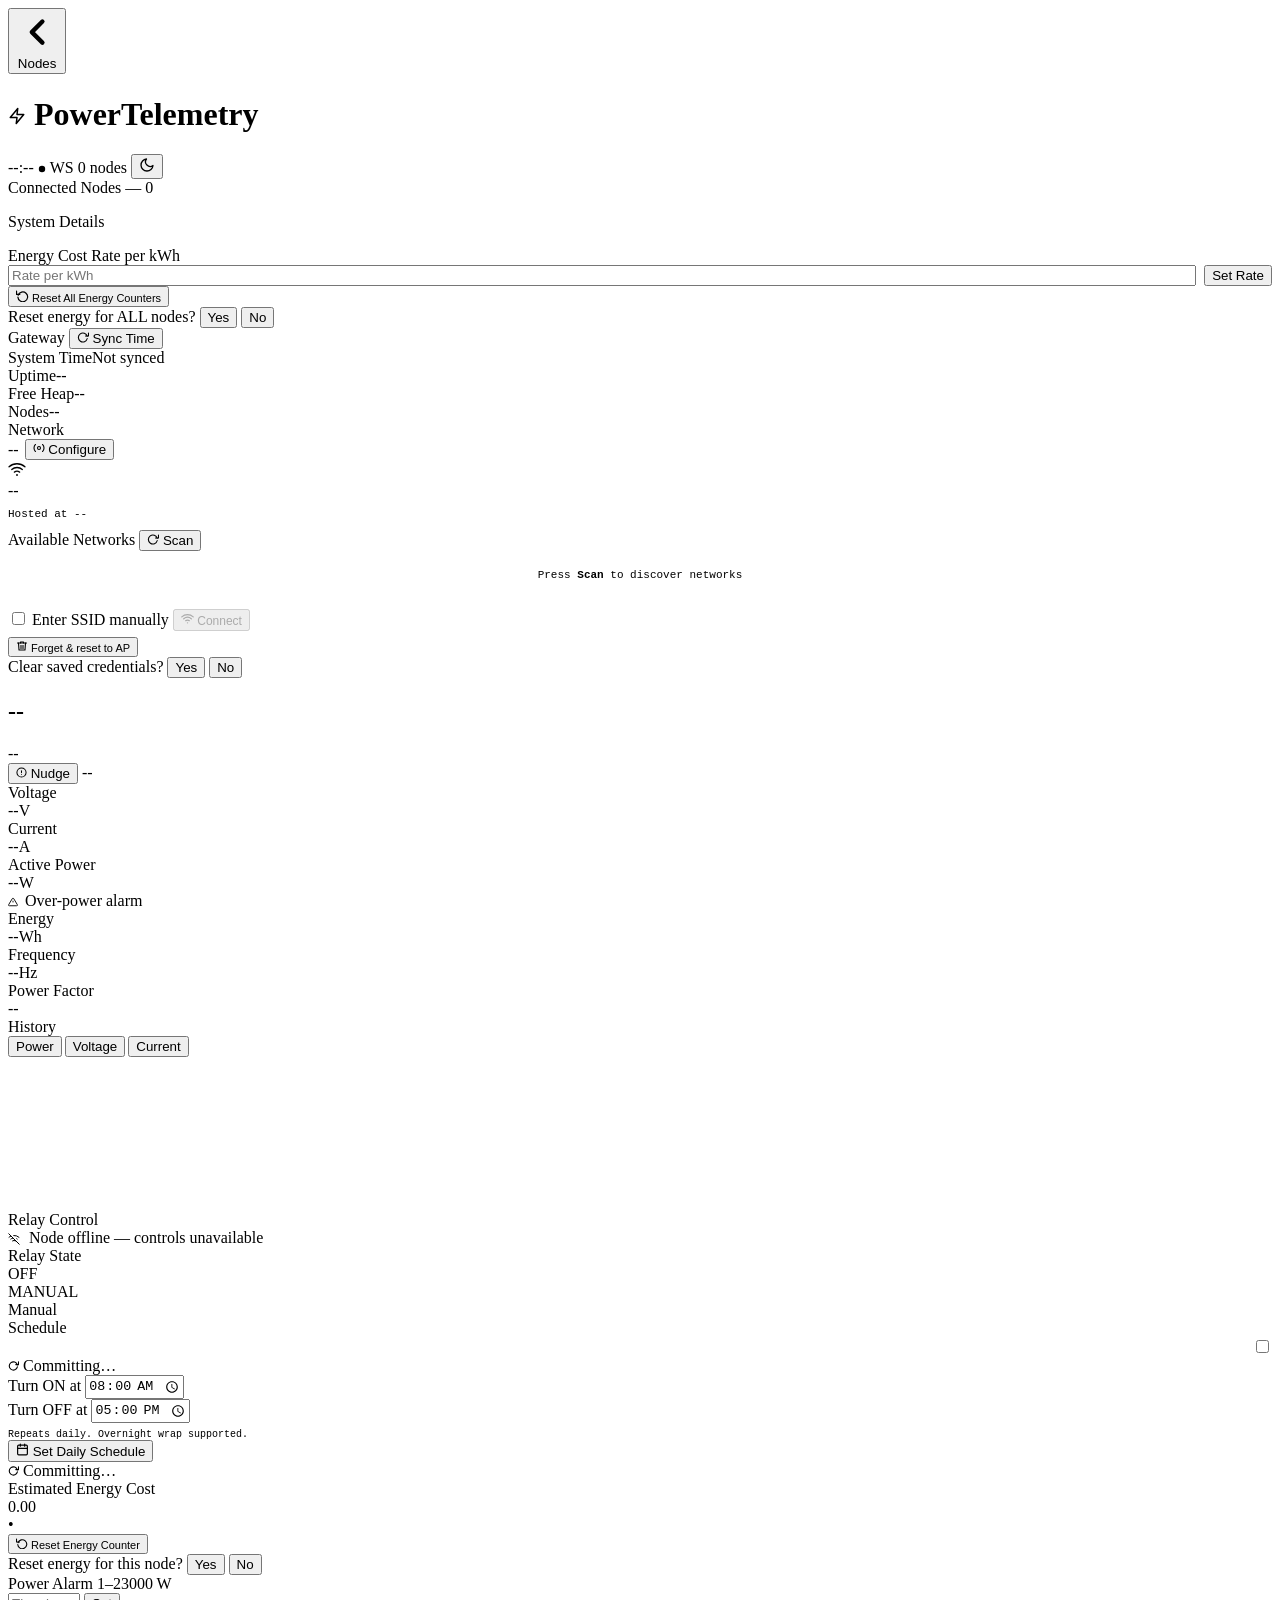
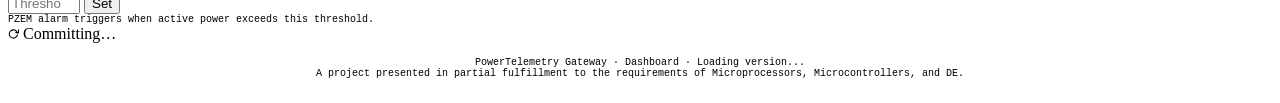
==== commit 3115b3c3: "Add files via upload" ====
--- a/data/index.html
+++ b/data/index.html
@@ -11,7 +11,7 @@
 <link rel="shortcut icon" href="/favicon/favicon.ico" />
 <link rel="apple-touch-icon" sizes="180x180" href="/favicon/apple-touch-icon.png" />
 <meta name="apple-mobile-web-app-title" content="Telemeter" />
-<link rel="manifest" href="/favicon/site.webmanifest" />
+<link rel="manifest" href="/site.webmanifest" />
 <meta name="theme-color" content="#00e5a0">
 <!-- iOS Safari -->
 <meta name="apple-mobile-web-app-capable" content="yes">
@@ -426,11 +426,11 @@
 
 <!-- -- Footer --------------------------------------------------- -->
 <footer style="position:relative;z-index:1;text-align:center;padding:14px;font-size:10px;color:var(--txd);border-top:1px solid var(--bd);font-family:'JetBrains Mono',monospace">
-  PowerTelemetry Gateway &middot; Dashboard &middot; <span style="color:var(--ac)" id="fwVer">v1.0.0</span>
+  PowerTelemetry Gateway &middot; Dashboard &middot; <span style="color:var(--ac)" id="fwVer">Loading version...</span>
 	<br>A project presented in partial fulfillment to the requirements of Microprocessors, Microcontrollers, and DE.
 </footer>
 <script src="/app.js"></script>
-<!--script src="/simulation.js"></script> <!-- Comment out this line to switch to production -->
+<script src="/simulation.js"></script> <!-- Comment out this line to switch to production -->
 <script>
 	init();
 </script>
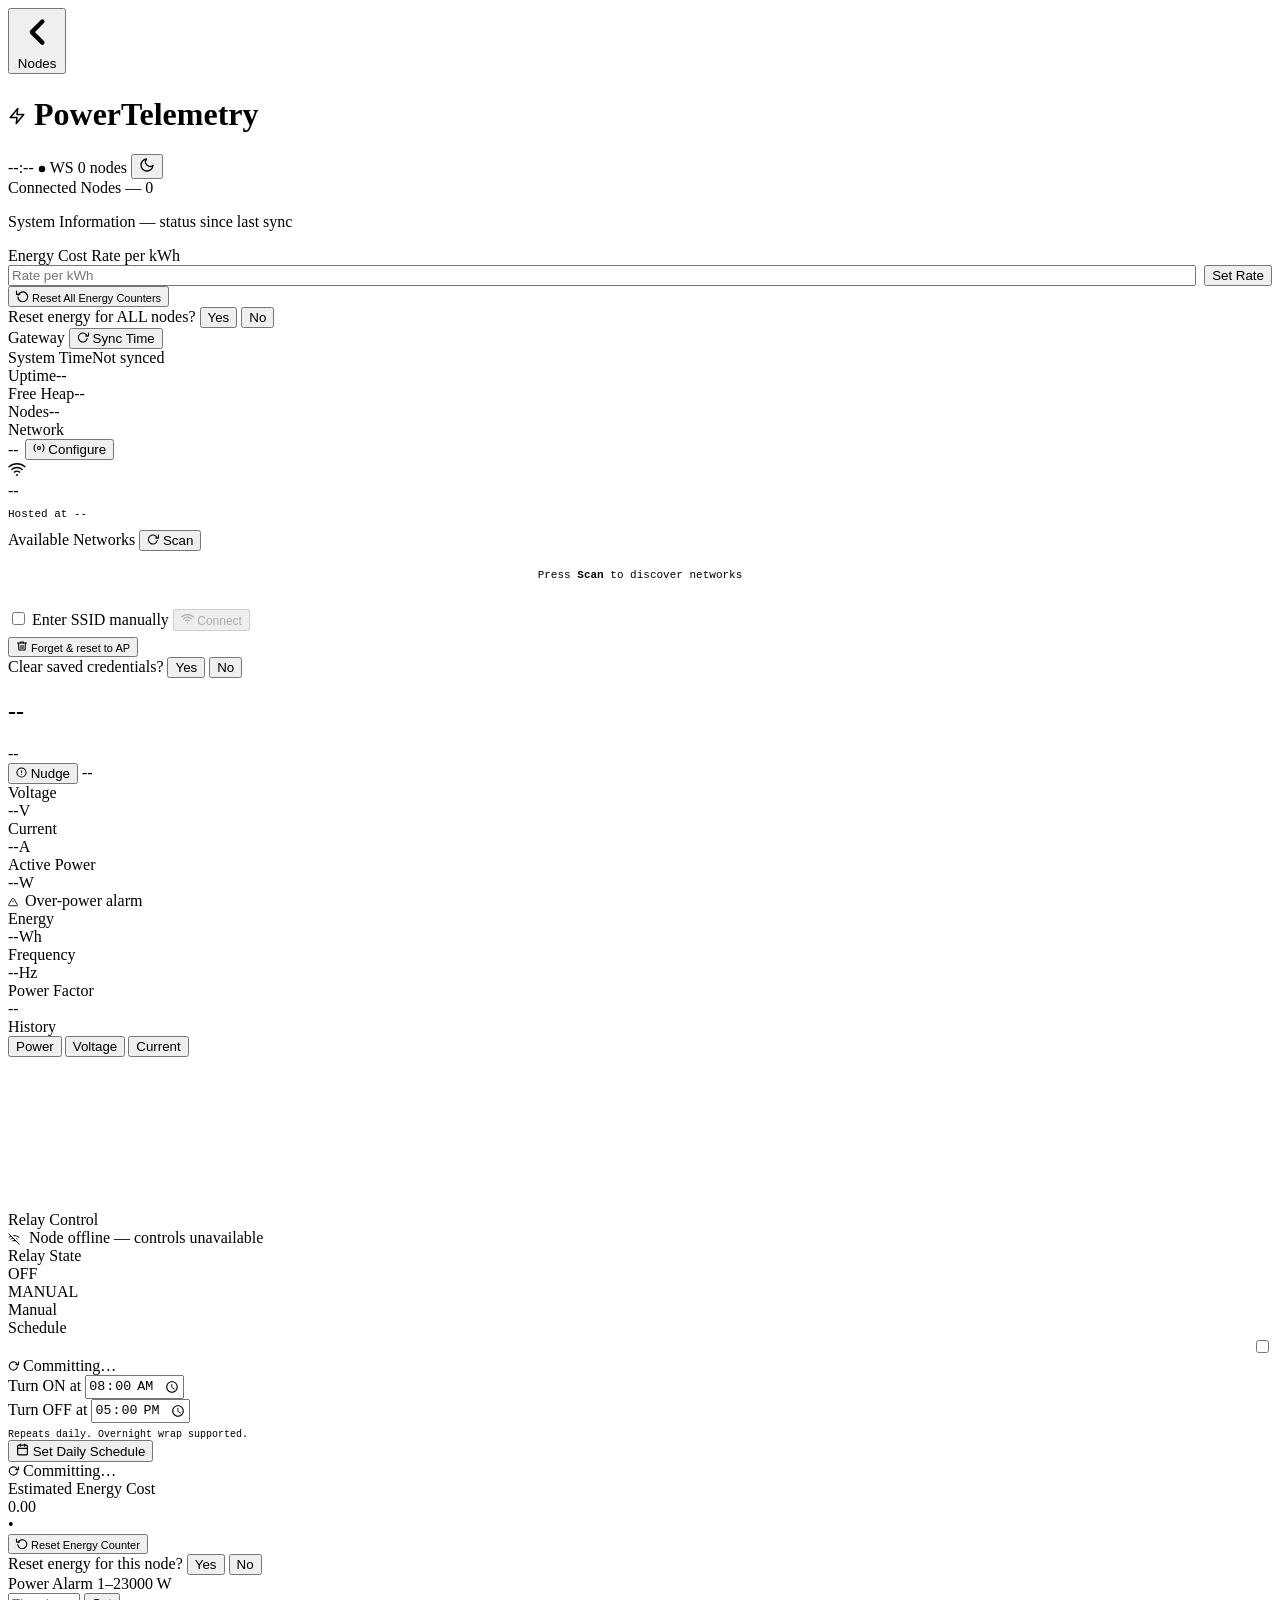
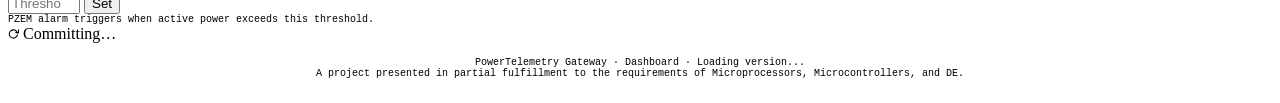
==== commit ade9ce20: "AP-STA fix + fake pzem mode fix task starvation issue which prevented tasks from executing. create a" ====
--- a/data/index.html
+++ b/data/index.html
@@ -68,7 +68,7 @@
     </div>
 		
 		<div class="scan-row" style="margin-bottom:16px; margin-top:16px;">
-      <div class="sec-label" style="margin-bottom:0">System Details</div>
+      <div class="sec-label" style="margin-bottom:0">System Information — status since last sync</div>
     </div>
 
     <!-- Gateway section -->
@@ -430,7 +430,7 @@
 	<br>A project presented in partial fulfillment to the requirements of Microprocessors, Microcontrollers, and DE.
 </footer>
 <script src="/app.js"></script>
-<script src="/simulation.js"></script> <!-- Comment out this line to switch to production -->
+<!--script src="/simulation.js"></script> <!-- Comment out this line to switch to production -->
 <script>
 	init();
 </script>
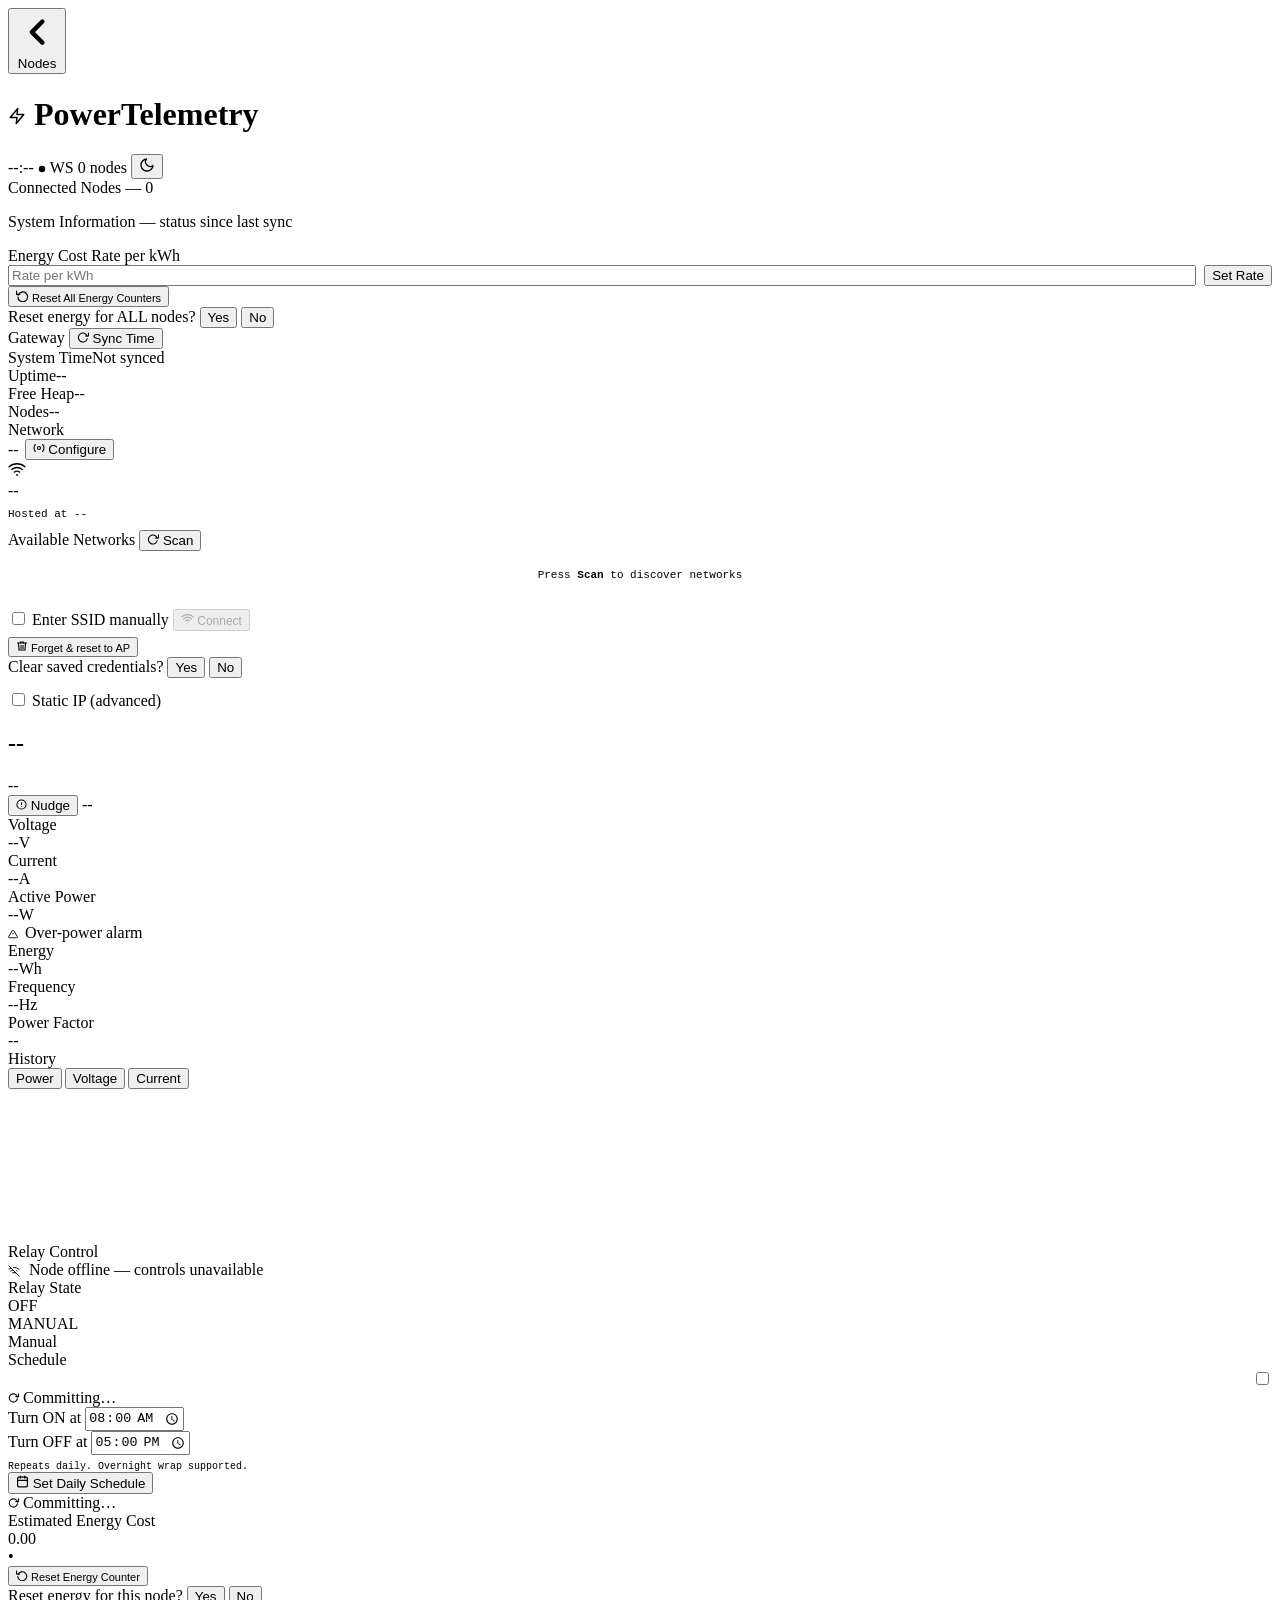
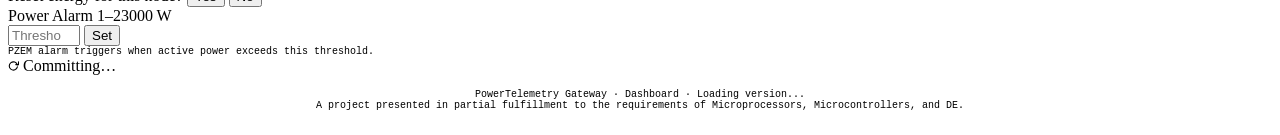
==== commit b72d1786: "add pcb pdf for both telemetry and gateway nodes" ====
--- a/data/index.html
+++ b/data/index.html
@@ -202,6 +202,43 @@
                   <button class="confirm-n" onclick="hideConfirm('cfmForget')">No</button>
                 </div>
               </div>
+
+              <!-- Static IP (advanced) -->
+              <div class="divider" style="margin:12px 0 8px"></div>
+              <label class="wifi-manual-row M">
+                <input type="checkbox" id="wifiStaticIpCb" onchange="wifiToggleStaticIp()"> Static IP (advanced)
+              </label>
+              <div id="wifiStaticIpSection" style="display:none">
+                <div style="font-size:10px;color:var(--txd);margin:4px 0 8px;font-family:monospace;line-height:1.5">
+                  Takes effect on next connect.<br>Leave DNS blank to use gateway address.
+                </div>
+                <div class="form-group">
+                  <label class="form-label">IP Address</label>
+                  <input class="form-input M" type="text" id="wifiStaticIp" placeholder="192.168.1.100" autocomplete="off" spellcheck="false" oninput="wifiValidateStaticFields()">
+                  <div class="field-err" id="wifiStaticIpErr"></div>
+                </div>
+                <div class="form-group">
+                  <label class="form-label">Gateway</label>
+                  <input class="form-input M" type="text" id="wifiStaticGw" placeholder="192.168.1.1" autocomplete="off" spellcheck="false" oninput="wifiValidateStaticFields()">
+                  <div class="field-err" id="wifiStaticGwErr"></div>
+                  <div class="field-warn" id="wifiStaticGwWarn"></div>
+                </div>
+                <div class="form-group">
+                  <label class="form-label">Subnet</label>
+                  <input class="form-input M" type="text" id="wifiStaticSn" placeholder="255.255.255.0" autocomplete="off" spellcheck="false" oninput="wifiValidateStaticFields()">
+                  <div class="field-err" id="wifiStaticSnErr"></div>
+                </div>
+                <div class="form-group">
+                  <label class="form-label">DNS</label>
+                  <input class="form-input M" type="text" id="wifiStaticDns" placeholder="8.8.8.8 (optional)" autocomplete="off" spellcheck="false" oninput="wifiValidateStaticFields()">
+                  <div class="field-err" id="wifiStaticDnsErr"></div>
+                </div>
+                <div style="display:flex;gap:6px;margin-top:6px">
+                  <button class="btn btn-primary M" id="wifiStaticSaveBtn" onclick="wifiSaveStaticIp()" style="font-size:11px;flex:1">Save</button>
+                  <button class="btn btn-ghost M" onclick="wifiClearStaticIp()" style="font-size:11px">Reset to DHCP</button>
+                </div>
+                <div class="field-err" id="wifiStaticSaveErr" style="margin-top:4px"></div>
+              </div>
             </div>
 
             <!-- Screen: connecting -->
